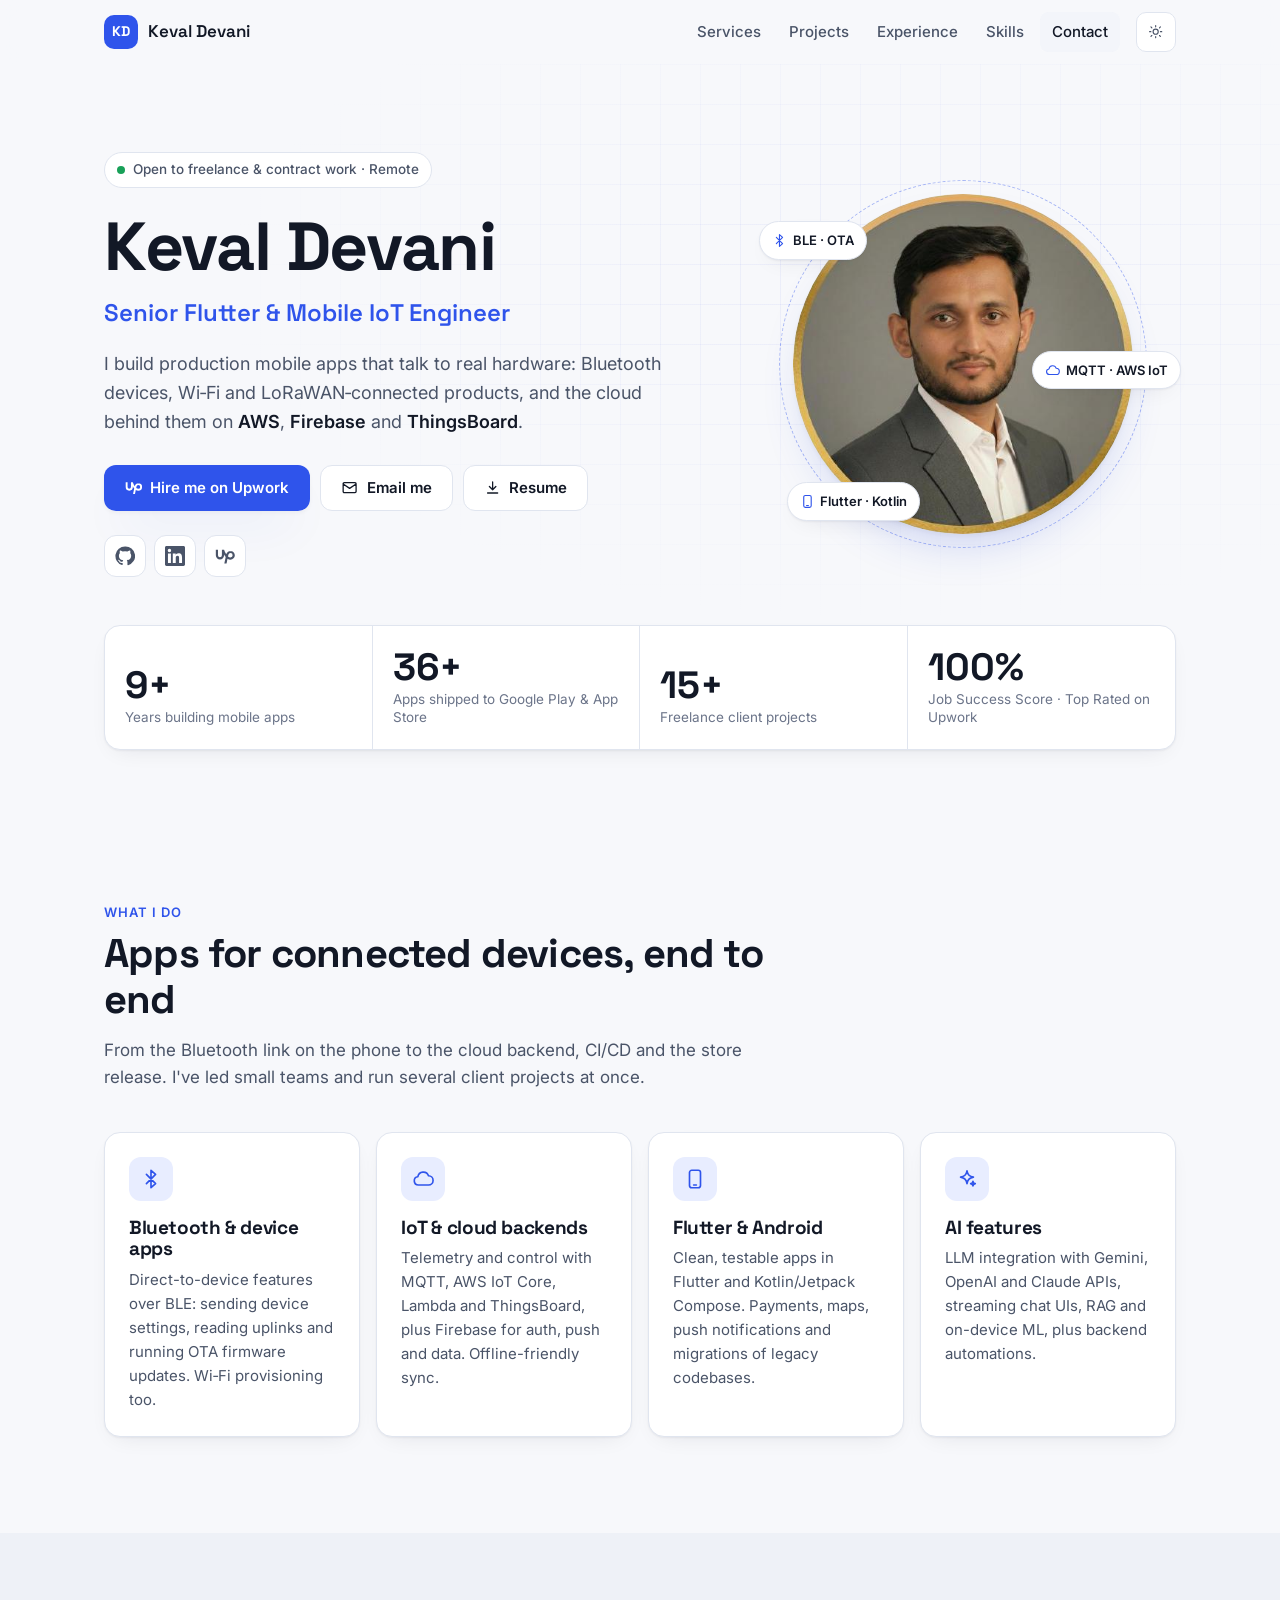
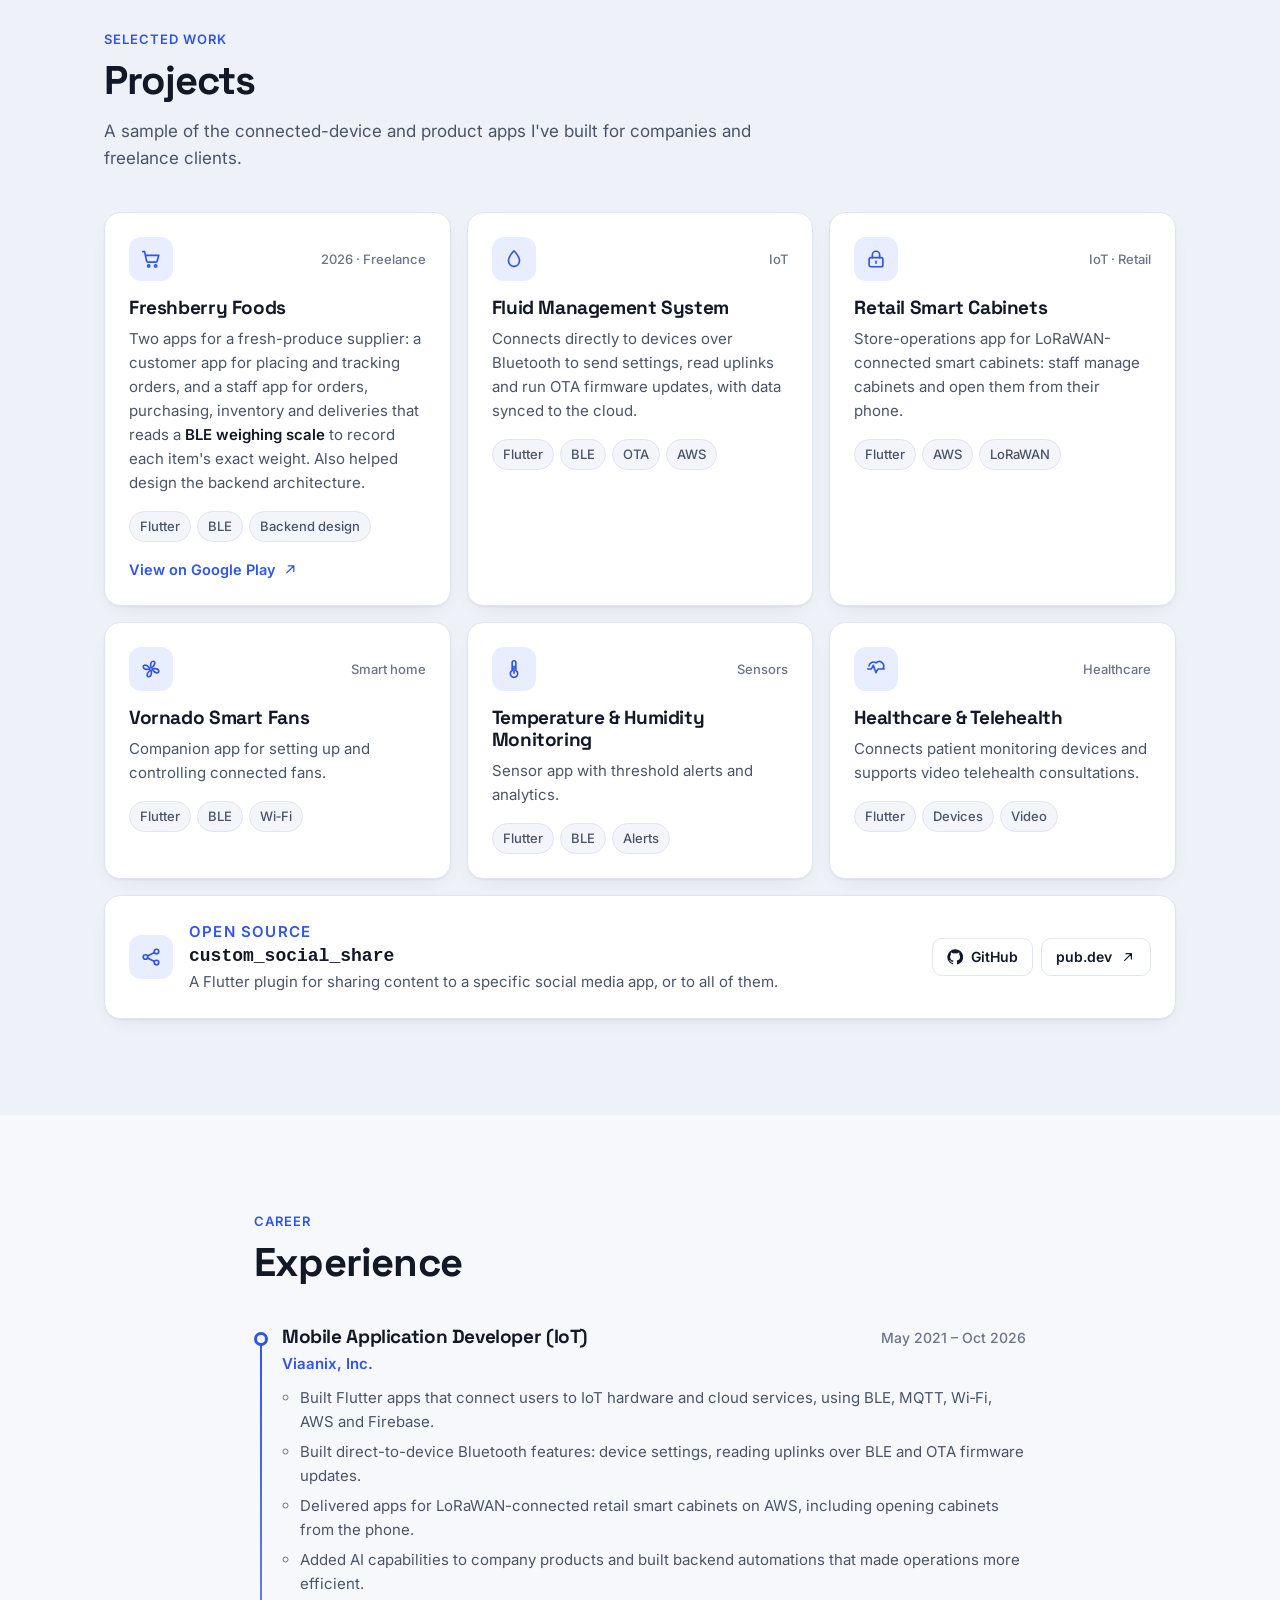
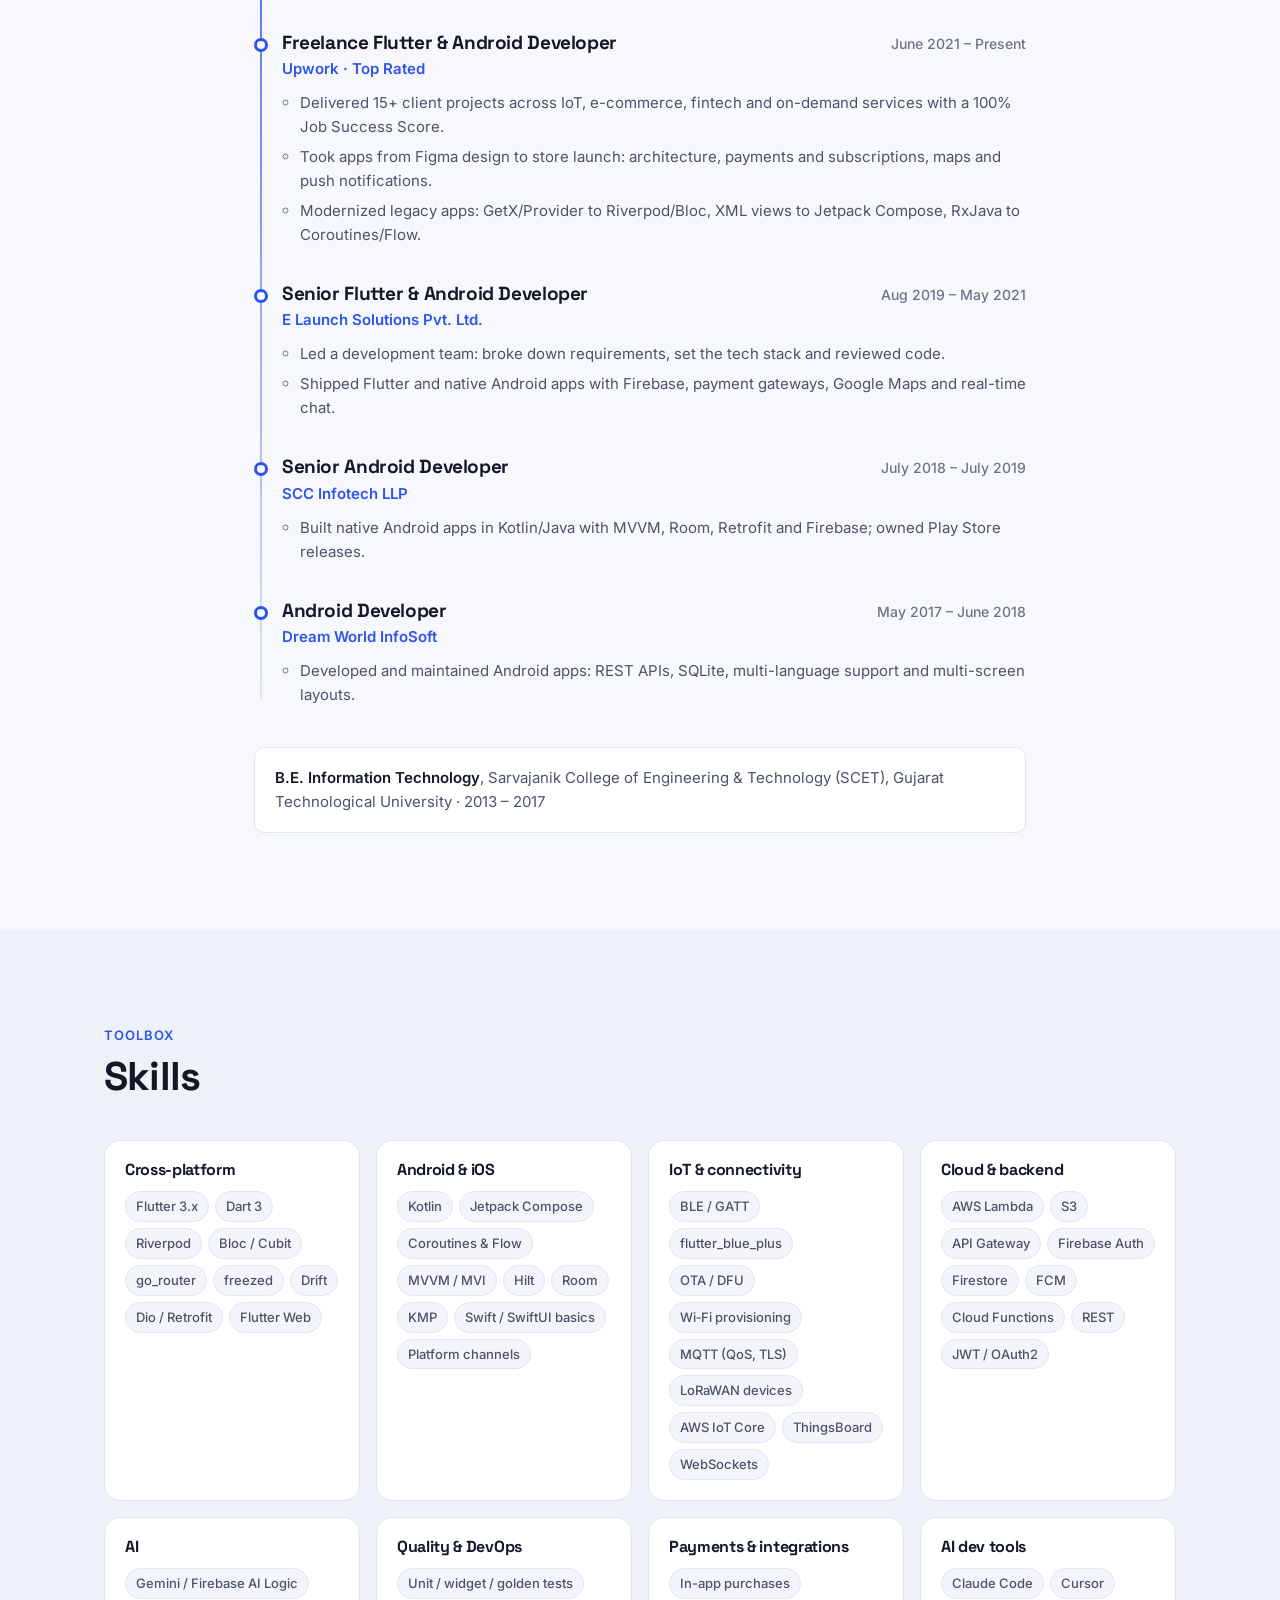
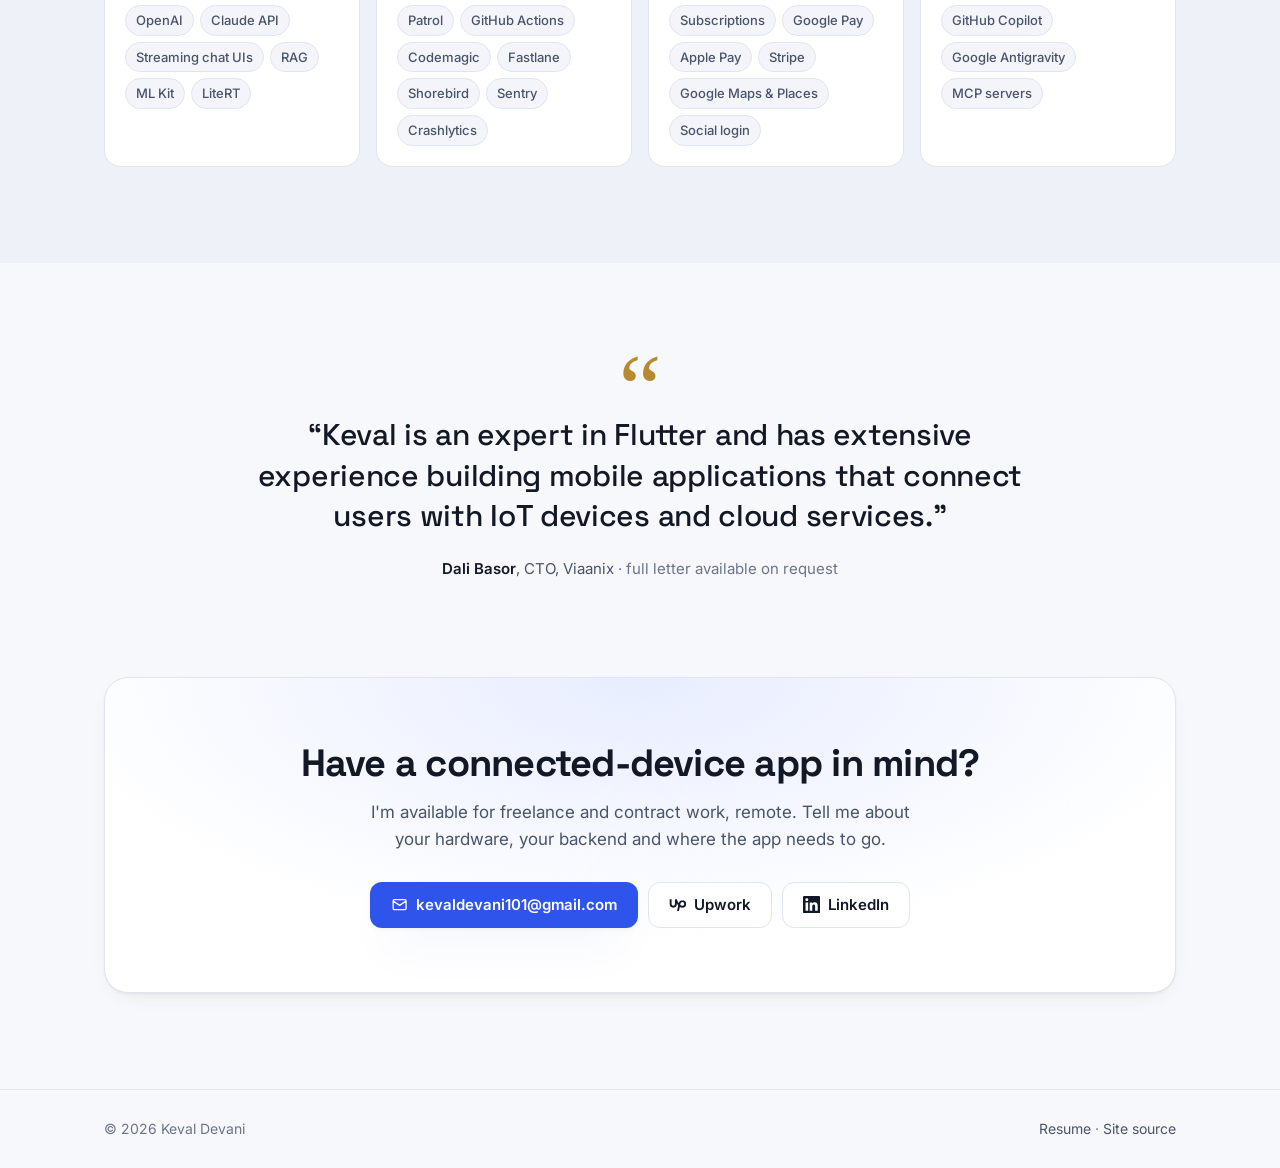
==== index.html @ a83cf320 "Add portfolio site Static one-page portfolio (plain HTML/CSS/JS, no build step) with services, proje" ====
<!doctype html>
<html lang="en">
<head>
  <meta charset="utf-8">
  <meta name="viewport" content="width=device-width, initial-scale=1">
  <title>Keval Devani · Senior Flutter & Mobile IoT Engineer</title>
  <meta name="description" content="Keval Devani builds production Flutter and Android apps for connected devices: BLE, Wi-Fi and LoRaWAN hardware, with AWS, Firebase and ThingsBoard backends. 9+ years, 36+ apps shipped. Open to freelance and contract work.">
  <meta name="author" content="Keval Devani">
  <link rel="canonical" href="https://keval-devani.github.io/">
  <meta name="theme-color" content="#f7f8fb" media="(prefers-color-scheme: light)">
  <meta name="theme-color" content="#0b0f17" media="(prefers-color-scheme: dark)">

  <!-- Social previews -->
  <meta property="og:type" content="profile">
  <meta property="og:url" content="https://keval-devani.github.io/">
  <meta property="og:title" content="Keval Devani · Senior Flutter & Mobile IoT Engineer">
  <meta property="og:description" content="Flutter apps for real-world hardware: BLE, OTA updates, MQTT, AWS IoT and ThingsBoard. 9+ years, 36+ apps shipped.">
  <meta property="og:image" content="https://keval-devani.github.io/assets/img/og-image.png">
  <meta property="og:image:width" content="1200">
  <meta property="og:image:height" content="630">
  <meta property="profile:first_name" content="Keval">
  <meta property="profile:last_name" content="Devani">
  <meta name="twitter:card" content="summary_large_image">
  <meta name="twitter:title" content="Keval Devani · Senior Flutter & Mobile IoT Engineer">
  <meta name="twitter:description" content="Flutter apps for real-world hardware: BLE, OTA updates, MQTT, AWS IoT and ThingsBoard.">
  <meta name="twitter:image" content="https://keval-devani.github.io/assets/img/og-image.png">

  <link rel="icon" href="assets/img/favicon.svg" type="image/svg+xml">
  <link rel="apple-touch-icon" href="assets/img/apple-touch-icon.png">

  <link rel="preconnect" href="https://fonts.googleapis.com">
  <link rel="preconnect" href="https://fonts.gstatic.com" crossorigin>
  <link rel="stylesheet" href="https://fonts.googleapis.com/css2?family=Inter:wght@400;500;600;700&family=Space+Grotesk:wght@500;600;700&display=swap">
  <link rel="stylesheet" href="assets/css/style.css">

  <!-- Apply saved theme before paint to avoid a flash -->
  <script>
    (function () {
      try {
        var t = localStorage.getItem('theme');
        if (t === 'light' || t === 'dark') document.documentElement.setAttribute('data-theme', t);
      } catch (e) {}
    })();
  </script>

  <script type="application/ld+json">
  {
    "@context": "https://schema.org",
    "@type": "Person",
    "name": "Keval Devani",
    "url": "https://keval-devani.github.io/",
    "image": "https://keval-devani.github.io/assets/img/avatar.jpg",
    "jobTitle": "Senior Flutter & Mobile IoT Engineer",
    "email": "mailto:kevaldevani101@gmail.com",
    "address": { "@type": "PostalAddress", "addressCountry": "IN" },
    "alumniOf": {
      "@type": "CollegeOrUniversity",
      "name": "Sarvajanik College of Engineering & Technology (SCET), Gujarat Technological University"
    },
    "knowsAbout": ["Flutter", "Dart", "Android", "Kotlin", "Bluetooth Low Energy", "OTA firmware updates", "MQTT", "AWS IoT Core", "ThingsBoard", "Firebase", "LoRaWAN", "LLM integration"],
    "sameAs": [
      "https://github.com/keval-devani",
      "https://www.linkedin.com/in/keval-devani",
      "https://www.upwork.com/freelancers/~01cc1b3bab838f6fc2"
    ]
  }
  </script>
  <script src="assets/js/main.js" defer></script>
</head>
<body>
  <a class="skip-link" href="#main">Skip to content</a>

  <!-- Reusable icons -->
  <svg width="0" height="0" style="position:absolute" aria-hidden="true">
    <symbol id="i-github" viewBox="0 0 24 24"><path fill="currentColor" d="M12 .5a11.5 11.5 0 0 0-3.64 22.41c.58.1.79-.25.79-.56v-2c-3.2.7-3.88-1.37-3.88-1.37-.52-1.33-1.28-1.69-1.28-1.69-1.05-.71.08-.7.08-.7 1.16.08 1.77 1.19 1.77 1.19 1.03 1.77 2.7 1.26 3.36.96.1-.75.4-1.26.73-1.55-2.55-.29-5.24-1.28-5.24-5.68 0-1.26.45-2.28 1.19-3.09-.12-.29-.52-1.46.11-3.05 0 0 .97-.31 3.17 1.18a11 11 0 0 1 5.78 0c2.2-1.49 3.17-1.18 3.17-1.18.63 1.59.23 2.76.11 3.05.74.81 1.19 1.83 1.19 3.09 0 4.41-2.69 5.38-5.26 5.67.41.36.78 1.06.78 2.14v3.17c0 .31.21.67.8.56A11.5 11.5 0 0 0 12 .5Z"/></symbol>
    <symbol id="i-linkedin" viewBox="0 0 24 24"><path fill="currentColor" d="M20.45 20.45h-3.56v-5.57c0-1.33-.02-3.04-1.85-3.04-1.85 0-2.14 1.45-2.14 2.94v5.67H9.35V9h3.41v1.56h.05c.48-.9 1.64-1.85 3.37-1.85 3.6 0 4.27 2.37 4.27 5.46v6.28ZM5.34 7.43a2.06 2.06 0 1 1 0-4.13 2.06 2.06 0 0 1 0 4.13ZM7.12 20.45H3.56V9h3.56v11.45ZM22.22 0H1.77C.79 0 0 .77 0 1.73v20.54C0 23.23.79 24 1.77 24h20.45c.98 0 1.78-.77 1.78-1.73V1.73C24 .77 23.2 0 22.22 0Z"/></symbol>
    <symbol id="i-upwork" viewBox="0 0 24 24"><path fill="currentColor" d="M18.56 13.68c-1.06 0-2.05-.45-2.95-1.18l.22-1.03.01-.04c.2-1.1.82-2.94 2.72-2.94a2.6 2.6 0 0 1 2.6 2.6 2.6 2.6 0 0 1-2.6 2.59Zm0-7.82c-2.43 0-4.31 1.58-5.08 4.18-1.17-1.76-2.06-3.87-2.58-5.65H8.29v6.82a2.36 2.36 0 0 1-2.35 2.36 2.36 2.36 0 0 1-2.35-2.36V4.39H.98v6.82a4.98 4.98 0 0 0 4.96 5 4.97 4.97 0 0 0 4.96-5v-1.14c.52 1.08 1.15 2.17 1.92 3.13l-1.63 7.66h2.67l1.16-5.56c1.01.65 2.18 1.06 3.53 1.06a5.25 5.25 0 0 0 5.24-5.24 5.25 5.25 0 0 0-5.24-5.26Z"/></symbol>
    <symbol id="i-mail" viewBox="0 0 24 24"><path fill="none" stroke="currentColor" stroke-width="1.8" stroke-linecap="round" stroke-linejoin="round" d="M3 6.5A1.5 1.5 0 0 1 4.5 5h15A1.5 1.5 0 0 1 21 6.5v11a1.5 1.5 0 0 1-1.5 1.5h-15A1.5 1.5 0 0 1 3 17.5v-11Zm0 .5 9 6 9-6"/></symbol>
    <symbol id="i-download" viewBox="0 0 24 24"><path fill="none" stroke="currentColor" stroke-width="1.8" stroke-linecap="round" stroke-linejoin="round" d="M12 4v11m0 0-4.5-4.5M12 15l4.5-4.5M5 19.5h14"/></symbol>
    <symbol id="i-arrow" viewBox="0 0 24 24"><path fill="none" stroke="currentColor" stroke-width="1.8" stroke-linecap="round" stroke-linejoin="round" d="M7 17 17 7m0 0H9m8 0v8"/></symbol>
    <symbol id="i-sun" viewBox="0 0 24 24"><g fill="none" stroke="currentColor" stroke-width="1.8" stroke-linecap="round"><circle cx="12" cy="12" r="4"/><path d="M12 2.5v2M12 19.5v2M4.6 4.6 6 6M18 18l1.4 1.4M2.5 12h2M19.5 12h2M4.6 19.4 6 18M18 6l1.4-1.4"/></g></symbol>
    <symbol id="i-moon" viewBox="0 0 24 24"><path fill="none" stroke="currentColor" stroke-width="1.8" stroke-linejoin="round" d="M20 14.5A8 8 0 0 1 9.5 4a8 8 0 1 0 10.5 10.5Z"/></symbol>
    <symbol id="i-bluetooth" viewBox="0 0 24 24"><path fill="none" stroke="currentColor" stroke-width="1.8" stroke-linecap="round" stroke-linejoin="round" d="m7 7 10 10-5 4.5V2.5L17 7 7 17"/></symbol>
    <symbol id="i-cloud" viewBox="0 0 24 24"><path fill="none" stroke="currentColor" stroke-width="1.8" stroke-linejoin="round" d="M7 18.5a4.5 4.5 0 0 1-.6-8.96A6 6 0 0 1 18 8.5a4.5 4.5 0 0 1 0 10H7Z"/></symbol>
    <symbol id="i-phone" viewBox="0 0 24 24"><g fill="none" stroke="currentColor" stroke-width="1.8" stroke-linecap="round"><rect x="6" y="2.5" width="12" height="19" rx="2.5"/><path d="M10.5 18.5h3"/></g></symbol>
    <symbol id="i-spark" viewBox="0 0 24 24"><path fill="none" stroke="currentColor" stroke-width="1.8" stroke-linejoin="round" d="M12 3c.6 4.2 2.8 6.4 7 7-4.2.6-6.4 2.8-7 7-.6-4.2-2.8-6.4-7-7 4.2-.6 6.4-2.8 7-7Zm6.5 11.5c.25 1.6 1 2.35 2.5 2.5-1.5.25-2.25 1-2.5 2.5-.25-1.5-1-2.25-2.5-2.5 1.5-.15 2.25-.9 2.5-2.5Z"/></symbol>
    <symbol id="i-cart" viewBox="0 0 24 24"><g fill="none" stroke="currentColor" stroke-width="1.8" stroke-linecap="round" stroke-linejoin="round"><path d="M3 4h2l2.2 10.2a1.5 1.5 0 0 0 1.47 1.18h8.66a1.5 1.5 0 0 0 1.46-1.15L20.5 8H6.1"/><circle cx="9.5" cy="19.5" r="1.2"/><circle cx="17" cy="19.5" r="1.2"/></g></symbol>
    <symbol id="i-drop" viewBox="0 0 24 24"><path fill="none" stroke="currentColor" stroke-width="1.8" stroke-linejoin="round" d="M12 3s6 6.4 6 11a6 6 0 0 1-12 0c0-4.6 6-11 6-11Z"/></symbol>
    <symbol id="i-lock" viewBox="0 0 24 24"><g fill="none" stroke="currentColor" stroke-width="1.8" stroke-linecap="round"><rect x="4.5" y="10.5" width="15" height="10" rx="2"/><path d="M8 10.5V7.5a4 4 0 0 1 8 0v3M12 14.5v2"/></g></symbol>
    <symbol id="i-fan" viewBox="0 0 24 24"><g fill="none" stroke="currentColor" stroke-width="1.8" stroke-linejoin="round"><circle cx="12" cy="12" r="1.6"/><path d="M12 10.4C11 7 11.8 3.5 14.5 3.5c2.2 0 2.6 3.4-1 6.6M13.6 12c3.4-1 6.9-.2 6.9 2.5 0 2.2-3.4 2.6-6.6-1M12 13.6c1 3.4.2 6.9-2.5 6.9-2.2 0-2.6-3.4 1-6.6M10.4 12C7 13 3.5 12.2 3.5 9.5c0-2.2 3.4-2.6 6.6 1"/></g></symbol>
    <symbol id="i-thermo" viewBox="0 0 24 24"><g fill="none" stroke="currentColor" stroke-width="1.8" stroke-linecap="round"><path d="M10 13.6V5a2 2 0 0 1 4 0v8.6a4 4 0 1 1-4 0Z"/><path d="M12 9v7.5"/></g></symbol>
    <symbol id="i-heart" viewBox="0 0 24 24"><path fill="none" stroke="currentColor" stroke-width="1.8" stroke-linecap="round" stroke-linejoin="round" d="M3 12h4l2-4 3 8 2-4h7M4.3 8.5A5 5 0 0 1 12 5.3a5 5 0 0 1 7.7 6.2"/></symbol>
    <symbol id="i-share" viewBox="0 0 24 24"><g fill="none" stroke="currentColor" stroke-width="1.8" stroke-linecap="round"><circle cx="6" cy="12" r="2.5"/><circle cx="18" cy="6" r="2.5"/><circle cx="18" cy="18" r="2.5"/><path d="m8.2 10.8 7.6-3.6M8.2 13.2l7.6 3.6"/></g></symbol>
  </svg>

  <header class="site-header">
    <div class="container header-inner">
      <a class="brand" href="#top" aria-label="Keval Devani, back to top">
        <span class="brand-mark" aria-hidden="true">KD</span>
        <span class="brand-name">Keval Devani</span>
      </a>
      <nav class="nav" id="site-nav" aria-label="Main">
        <a href="#services">Services</a>
        <a href="#projects">Projects</a>
        <a href="#experience">Experience</a>
        <a href="#skills">Skills</a>
        <a href="#contact">Contact</a>
      </nav>
      <div class="header-actions">
        <button class="icon-btn theme-toggle" type="button" aria-label="Switch color theme">
          <svg class="icon icon-sun"><use href="#i-sun"/></svg>
          <svg class="icon icon-moon"><use href="#i-moon"/></svg>
        </button>
        <button class="icon-btn menu-toggle" type="button" aria-label="Open menu" aria-expanded="false" aria-controls="site-nav">
          <span class="bars" aria-hidden="true"></span>
        </button>
      </div>
    </div>
  </header>

  <main id="main">
    <!-- Hero -->
    <section class="hero" id="top">
      <div class="container hero-grid">
        <div class="hero-copy">
          <p class="availability"><span class="dot" aria-hidden="true"></span>Open to freelance &amp; contract work · Remote</p>
          <h1>Keval Devani</h1>
          <p class="role">Senior Flutter &amp; Mobile IoT Engineer</p>
          <p class="lead">I build production mobile apps that talk to real hardware: Bluetooth devices, Wi‑Fi and LoRaWAN‑connected products, and the cloud behind them on <strong>AWS</strong>, <strong>Firebase</strong> and <strong>ThingsBoard</strong>.</p>
          <div class="cta-row">
            <a class="btn btn-primary" href="https://www.upwork.com/freelancers/~01cc1b3bab838f6fc2" target="_blank" rel="noopener">
              <svg class="icon"><use href="#i-upwork"/></svg>Hire me on Upwork
            </a>
            <a class="btn btn-ghost" href="mailto:kevaldevani101@gmail.com">
              <svg class="icon"><use href="#i-mail"/></svg>Email me
            </a>
            <a class="btn btn-ghost" href="assets/Keval-Devani-Resume.pdf" download>
              <svg class="icon"><use href="#i-download"/></svg>Resume
            </a>
          </div>
          <ul class="socials" aria-label="Profiles">
            <li><a href="https://github.com/keval-devani" target="_blank" rel="noopener" aria-label="GitHub"><svg class="icon"><use href="#i-github"/></svg></a></li>
            <li><a href="https://www.linkedin.com/in/keval-devani" target="_blank" rel="noopener" aria-label="LinkedIn"><svg class="icon"><use href="#i-linkedin"/></svg></a></li>
            <li><a href="https://www.upwork.com/freelancers/~01cc1b3bab838f6fc2" target="_blank" rel="noopener" aria-label="Upwork"><svg class="icon"><use href="#i-upwork"/></svg></a></li>
          </ul>
        </div>
        <div class="hero-visual">
          <div class="avatar-wrap">
            <img class="avatar" src="assets/img/avatar.jpg" width="460" height="460" alt="Portrait of Keval Devani">
            <span class="chip chip-ble"><svg class="icon"><use href="#i-bluetooth"/></svg>BLE · OTA</span>
            <span class="chip chip-cloud"><svg class="icon"><use href="#i-cloud"/></svg>MQTT · AWS IoT</span>
            <span class="chip chip-flutter"><svg class="icon"><use href="#i-phone"/></svg>Flutter · Kotlin</span>
          </div>
        </div>
      </div>

      <div class="container">
        <dl class="stats">
          <div class="stat"><dt>Years building mobile apps</dt><dd>9+</dd></div>
          <div class="stat"><dt>Apps shipped to Google Play &amp; App Store</dt><dd>36+</dd></div>
          <div class="stat"><dt>Freelance client projects</dt><dd>15+</dd></div>
          <div class="stat"><dt>Job Success Score · Top Rated on Upwork</dt><dd>100%</dd></div>
        </dl>
      </div>
    </section>

    <!-- Services -->
    <section class="section" id="services">
      <div class="container">
        <header class="section-head reveal">
          <p class="eyebrow">What I do</p>
          <h2>Apps for connected devices, end to end</h2>
          <p class="section-lead">From the Bluetooth link on the phone to the cloud backend, CI/CD and the store release. I've led small teams and run several client projects at once.</p>
        </header>
        <div class="card-grid four">
          <article class="card service reveal">
            <span class="card-icon"><svg class="icon"><use href="#i-bluetooth"/></svg></span>
            <h3>Bluetooth &amp; device apps</h3>
            <p>Direct-to-device features over BLE: sending device settings, reading uplinks and running OTA firmware updates. Wi‑Fi provisioning too.</p>
          </article>
          <article class="card service reveal">
            <span class="card-icon"><svg class="icon"><use href="#i-cloud"/></svg></span>
            <h3>IoT &amp; cloud backends</h3>
            <p>Telemetry and control with MQTT, AWS IoT Core, Lambda and ThingsBoard, plus Firebase for auth, push and data. Offline-friendly sync.</p>
          </article>
          <article class="card service reveal">
            <span class="card-icon"><svg class="icon"><use href="#i-phone"/></svg></span>
            <h3>Flutter &amp; Android</h3>
            <p>Clean, testable apps in Flutter and Kotlin/Jetpack Compose. Payments, maps, push notifications and migrations of legacy codebases.</p>
          </article>
          <article class="card service reveal">
            <span class="card-icon"><svg class="icon"><use href="#i-spark"/></svg></span>
            <h3>AI features</h3>
            <p>LLM integration with Gemini, OpenAI and Claude APIs, streaming chat UIs, RAG and on-device ML, plus backend automations.</p>
          </article>
        </div>
      </div>
    </section>

    <!-- Projects -->
    <section class="section alt" id="projects">
      <div class="container">
        <header class="section-head reveal">
          <p class="eyebrow">Selected work</p>
          <h2>Projects</h2>
          <p class="section-lead">A sample of the connected-device and product apps I've built for companies and freelance clients.</p>
        </header>
        <div class="card-grid three">
          <article class="card project reveal">
            <div class="project-top">
              <span class="card-icon"><svg class="icon"><use href="#i-cart"/></svg></span>
              <span class="project-meta">2026 · Freelance</span>
            </div>
            <h3>Freshberry Foods</h3>
            <p>Two apps for a fresh-produce supplier: a customer app for placing and tracking orders, and a staff app for orders, purchasing, inventory and deliveries that reads a <strong>BLE weighing scale</strong> to record each item's exact weight. Also helped design the backend architecture.</p>
            <ul class="tags"><li>Flutter</li><li>BLE</li><li>Backend design</li></ul>
            <a class="card-link" href="https://play.google.com/store/apps/details?id=com.freshberryfoods" target="_blank" rel="noopener">View on Google Play<svg class="icon"><use href="#i-arrow"/></svg></a>
          </article>
          <article class="card project reveal">
            <div class="project-top">
              <span class="card-icon"><svg class="icon"><use href="#i-drop"/></svg></span>
              <span class="project-meta">IoT</span>
            </div>
            <h3>Fluid Management System</h3>
            <p>Connects directly to devices over Bluetooth to send settings, read uplinks and run OTA firmware updates, with data synced to the cloud.</p>
            <ul class="tags"><li>Flutter</li><li>BLE</li><li>OTA</li><li>AWS</li></ul>
          </article>
          <article class="card project reveal">
            <div class="project-top">
              <span class="card-icon"><svg class="icon"><use href="#i-lock"/></svg></span>
              <span class="project-meta">IoT · Retail</span>
            </div>
            <h3>Retail Smart Cabinets</h3>
            <p>Store-operations app for LoRaWAN-connected smart cabinets: staff manage cabinets and open them from their phone.</p>
            <ul class="tags"><li>Flutter</li><li>AWS</li><li>LoRaWAN</li></ul>
          </article>
          <article class="card project reveal">
            <div class="project-top">
              <span class="card-icon"><svg class="icon"><use href="#i-fan"/></svg></span>
              <span class="project-meta">Smart home</span>
            </div>
            <h3>Vornado Smart Fans</h3>
            <p>Companion app for setting up and controlling connected fans.</p>
            <ul class="tags"><li>Flutter</li><li>BLE</li><li>Wi‑Fi</li></ul>
          </article>
          <article class="card project reveal">
            <div class="project-top">
              <span class="card-icon"><svg class="icon"><use href="#i-thermo"/></svg></span>
              <span class="project-meta">Sensors</span>
            </div>
            <h3>Temperature &amp; Humidity Monitoring</h3>
            <p>Sensor app with threshold alerts and analytics.</p>
            <ul class="tags"><li>Flutter</li><li>BLE</li><li>Alerts</li></ul>
          </article>
          <article class="card project reveal">
            <div class="project-top">
              <span class="card-icon"><svg class="icon"><use href="#i-heart"/></svg></span>
              <span class="project-meta">Healthcare</span>
            </div>
            <h3>Healthcare &amp; Telehealth</h3>
            <p>Connects patient monitoring devices and supports video telehealth consultations.</p>
            <ul class="tags"><li>Flutter</li><li>Devices</li><li>Video</li></ul>
          </article>
        </div>

        <article class="card oss reveal">
          <span class="card-icon"><svg class="icon"><use href="#i-share"/></svg></span>
          <div class="oss-body">
            <p class="eyebrow">Open source</p>
            <h3>custom_social_share</h3>
            <p>A Flutter plugin for sharing content to a specific social media app, or to all of them.</p>
          </div>
          <div class="oss-links">
            <a class="btn btn-ghost btn-sm" href="https://github.com/keval-devani/custom_social_share" target="_blank" rel="noopener"><svg class="icon"><use href="#i-github"/></svg>GitHub</a>
            <a class="btn btn-ghost btn-sm" href="https://pub.dev/packages/custom_social_share" target="_blank" rel="noopener">pub.dev<svg class="icon"><use href="#i-arrow"/></svg></a>
          </div>
        </article>
      </div>
    </section>

    <!-- Experience -->
    <section class="section" id="experience">
      <div class="container narrow">
        <header class="section-head reveal">
          <p class="eyebrow">Career</p>
          <h2>Experience</h2>
        </header>
        <ol class="timeline">
          <li class="reveal">
            <div class="tl-head">
              <h3>Mobile Application Developer (IoT)</h3>
              <span class="tl-date">May 2021 – Oct 2026</span>
            </div>
            <p class="tl-org">Viaanix, Inc.</p>
            <ul>
              <li>Built Flutter apps that connect users to IoT hardware and cloud services, using BLE, MQTT, Wi‑Fi, AWS and Firebase.</li>
              <li>Built direct-to-device Bluetooth features: device settings, reading uplinks over BLE and OTA firmware updates.</li>
              <li>Delivered apps for LoRaWAN-connected retail smart cabinets on AWS, including opening cabinets from the phone.</li>
              <li>Added AI capabilities to company products and built backend automations that made operations more efficient.</li>
            </ul>
          </li>
          <li class="reveal">
            <div class="tl-head">
              <h3>Freelance Flutter &amp; Android Developer</h3>
              <span class="tl-date">June 2021 – Present</span>
            </div>
            <p class="tl-org">Upwork · Top Rated</p>
            <ul>
              <li>Delivered 15+ client projects across IoT, e-commerce, fintech and on-demand services with a 100% Job Success Score.</li>
              <li>Took apps from Figma design to store launch: architecture, payments and subscriptions, maps and push notifications.</li>
              <li>Modernized legacy apps: GetX/Provider to Riverpod/Bloc, XML views to Jetpack Compose, RxJava to Coroutines/Flow.</li>
            </ul>
          </li>
          <li class="reveal">
            <div class="tl-head">
              <h3>Senior Flutter &amp; Android Developer</h3>
              <span class="tl-date">Aug 2019 – May 2021</span>
            </div>
            <p class="tl-org">E Launch Solutions Pvt. Ltd.</p>
            <ul>
              <li>Led a development team: broke down requirements, set the tech stack and reviewed code.</li>
              <li>Shipped Flutter and native Android apps with Firebase, payment gateways, Google Maps and real-time chat.</li>
            </ul>
          </li>
          <li class="reveal">
            <div class="tl-head">
              <h3>Senior Android Developer</h3>
              <span class="tl-date">July 2018 – July 2019</span>
            </div>
            <p class="tl-org">SCC Infotech LLP</p>
            <ul>
              <li>Built native Android apps in Kotlin/Java with MVVM, Room, Retrofit and Firebase; owned Play Store releases.</li>
            </ul>
          </li>
          <li class="reveal">
            <div class="tl-head">
              <h3>Android Developer</h3>
              <span class="tl-date">May 2017 – June 2018</span>
            </div>
            <p class="tl-org">Dream World InfoSoft</p>
            <ul>
              <li>Developed and maintained Android apps: REST APIs, SQLite, multi-language support and multi-screen layouts.</li>
            </ul>
          </li>
        </ol>
        <p class="education reveal"><strong>B.E. Information Technology</strong>, Sarvajanik College of Engineering &amp; Technology (SCET), Gujarat Technological University · 2013 – 2017</p>
      </div>
    </section>

    <!-- Skills -->
    <section class="section alt" id="skills">
      <div class="container">
        <header class="section-head reveal">
          <p class="eyebrow">Toolbox</p>
          <h2>Skills</h2>
        </header>
        <div class="skills-grid">
          <div class="skill-group reveal">
            <h3>Cross-platform</h3>
            <ul class="tags"><li>Flutter 3.x</li><li>Dart 3</li><li>Riverpod</li><li>Bloc / Cubit</li><li>go_router</li><li>freezed</li><li>Drift</li><li>Dio / Retrofit</li><li>Flutter Web</li></ul>
          </div>
          <div class="skill-group reveal">
            <h3>Android &amp; iOS</h3>
            <ul class="tags"><li>Kotlin</li><li>Jetpack Compose</li><li>Coroutines &amp; Flow</li><li>MVVM / MVI</li><li>Hilt</li><li>Room</li><li>KMP</li><li>Swift / SwiftUI basics</li><li>Platform channels</li></ul>
          </div>
          <div class="skill-group reveal">
            <h3>IoT &amp; connectivity</h3>
            <ul class="tags"><li>BLE / GATT</li><li>flutter_blue_plus</li><li>OTA / DFU</li><li>Wi‑Fi provisioning</li><li>MQTT (QoS, TLS)</li><li>LoRaWAN devices</li><li>AWS IoT Core</li><li>ThingsBoard</li><li>WebSockets</li></ul>
          </div>
          <div class="skill-group reveal">
            <h3>Cloud &amp; backend</h3>
            <ul class="tags"><li>AWS Lambda</li><li>S3</li><li>API Gateway</li><li>Firebase Auth</li><li>Firestore</li><li>FCM</li><li>Cloud Functions</li><li>REST</li><li>JWT / OAuth2</li></ul>
          </div>
          <div class="skill-group reveal">
            <h3>AI</h3>
            <ul class="tags"><li>Gemini / Firebase AI Logic</li><li>OpenAI</li><li>Claude API</li><li>Streaming chat UIs</li><li>RAG</li><li>ML Kit</li><li>LiteRT</li></ul>
          </div>
          <div class="skill-group reveal">
            <h3>Quality &amp; DevOps</h3>
            <ul class="tags"><li>Unit / widget / golden tests</li><li>Patrol</li><li>GitHub Actions</li><li>Codemagic</li><li>Fastlane</li><li>Shorebird</li><li>Sentry</li><li>Crashlytics</li></ul>
          </div>
          <div class="skill-group reveal">
            <h3>Payments &amp; integrations</h3>
            <ul class="tags"><li>In-app purchases</li><li>Subscriptions</li><li>Google Pay</li><li>Apple Pay</li><li>Stripe</li><li>Google Maps &amp; Places</li><li>Social login</li></ul>
          </div>
          <div class="skill-group reveal">
            <h3>AI dev tools</h3>
            <ul class="tags"><li>Claude Code</li><li>Cursor</li><li>GitHub Copilot</li><li>Google Antigravity</li><li>MCP servers</li></ul>
          </div>
        </div>
      </div>
    </section>

    <!-- Recommendation -->
    <section class="section" id="recommendation">
      <div class="container narrow">
        <figure class="quote reveal">
          <blockquote>
            <p>“Keval is an expert in Flutter and has extensive experience building mobile applications that connect users with IoT devices and cloud services.”</p>
          </blockquote>
          <figcaption><strong>Dali Basor</strong>, CTO, Viaanix <span class="muted">· full letter available on request</span></figcaption>
        </figure>
      </div>
    </section>

    <!-- Contact -->
    <section class="section contact" id="contact">
      <div class="container">
        <div class="contact-card reveal">
          <h2>Have a connected-device app in mind?</h2>
          <p>I'm available for freelance and contract work, remote. Tell me about your hardware, your backend and where the app needs to go.</p>
          <div class="cta-row center">
            <a class="btn btn-primary" href="mailto:kevaldevani101@gmail.com"><svg class="icon"><use href="#i-mail"/></svg>kevaldevani101@gmail.com</a>
            <a class="btn btn-ghost" href="https://www.upwork.com/freelancers/~01cc1b3bab838f6fc2" target="_blank" rel="noopener"><svg class="icon"><use href="#i-upwork"/></svg>Upwork</a>
            <a class="btn btn-ghost" href="https://www.linkedin.com/in/keval-devani" target="_blank" rel="noopener"><svg class="icon"><use href="#i-linkedin"/></svg>LinkedIn</a>
          </div>
        </div>
      </div>
    </section>
  </main>

  <footer class="site-footer">
    <div class="container footer-inner">
      <p>© <span id="year">2026</span> Keval Devani</p>
      <p><a href="resume.html">Resume</a> · <a href="https://github.com/keval-devani/keval-devani.github.io" target="_blank" rel="noopener">Site source</a></p>
    </div>
  </footer>
</body>
</html>
---- assets/css/style.css ----
/* ==========================================================================
   Keval Devani · portfolio
   Plain CSS, no build step. Colors are tokens; dark mode follows the system
   unless the visitor picks a theme (stored as data-theme on <html>).
   ========================================================================== */

:root {
  --bg: #f7f8fb;
  --bg-alt: #eef1f7;
  --surface: #ffffff;
  --surface-2: #f3f5fa;
  --text: #121826;
  --text-2: #4a5468;
  --muted: #6b7489;
  --border: #e0e5ef;
  --accent: #2f54eb;
  --accent-strong: #1e3fd0;
  --accent-soft: #e8edff;
  --accent-text: #ffffff;
  --gold: #b88a2f;
  --ok: #18a058;
  --shadow: 0 1px 2px rgba(18, 24, 38, .05), 0 8px 24px -12px rgba(18, 24, 38, .12);
  --shadow-lg: 0 2px 4px rgba(18, 24, 38, .04), 0 24px 48px -20px rgba(30, 63, 208, .25);
  --grid-line: rgba(47, 84, 235, .07);

  --radius: 16px;
  --radius-sm: 10px;
  --font: "Inter", system-ui, -apple-system, "Segoe UI", Roboto, sans-serif;
  --font-display: "Space Grotesk", "Inter", system-ui, sans-serif;
  --container: 1120px;
  --header-h: 64px;
  color-scheme: light;
}

@media (prefers-color-scheme: dark) {
  :root:not([data-theme="light"]) {
    --bg: #0b0f17;
    --bg-alt: #0f1521;
    --surface: #141b29;
    --surface-2: #1a2233;
    --text: #e8ecf4;
    --text-2: #b3bccd;
    --muted: #8691a8;
    --border: #253047;
    --accent: #7d97ff;
    --accent-strong: #9fb2ff;
    --accent-soft: #1b2650;
    --accent-text: #0b0f17;
    --gold: #d9b15e;
    --ok: #3ecf85;
    --shadow: 0 1px 2px rgba(0, 0, 0, .3), 0 8px 24px -12px rgba(0, 0, 0, .5);
    --shadow-lg: 0 2px 4px rgba(0, 0, 0, .3), 0 24px 48px -20px rgba(0, 0, 0, .7);
    --grid-line: rgba(125, 151, 255, .06);
    color-scheme: dark;
  }
}

:root[data-theme="dark"] {
  --bg: #0b0f17;
  --bg-alt: #0f1521;
  --surface: #141b29;
  --surface-2: #1a2233;
  --text: #e8ecf4;
  --text-2: #b3bccd;
  --muted: #8691a8;
  --border: #253047;
  --accent: #7d97ff;
  --accent-strong: #9fb2ff;
  --accent-soft: #1b2650;
  --accent-text: #0b0f17;
  --gold: #d9b15e;
  --ok: #3ecf85;
  --shadow: 0 1px 2px rgba(0, 0, 0, .3), 0 8px 24px -12px rgba(0, 0, 0, .5);
  --shadow-lg: 0 2px 4px rgba(0, 0, 0, .3), 0 24px 48px -20px rgba(0, 0, 0, .7);
  --grid-line: rgba(125, 151, 255, .06);
  color-scheme: dark;
}

/* ---------- Base ---------- */
*, *::before, *::after { box-sizing: border-box; }
html { scroll-behavior: smooth; scroll-padding-top: calc(var(--header-h) + 12px); -webkit-text-size-adjust: 100%; }
body {
  margin: 0;
  background: var(--bg);
  color: var(--text);
  font-family: var(--font);
  font-size: 16px;
  line-height: 1.6;
  -webkit-font-smoothing: antialiased;
  overflow-x: hidden;
}
img { max-width: 100%; height: auto; display: block; }
a { color: var(--accent); text-decoration: none; }
a:hover { color: var(--accent-strong); }
h1, h2, h3 { font-family: var(--font-display); line-height: 1.15; margin: 0; letter-spacing: -.02em; }
p { margin: 0; }
ul, ol { margin: 0; padding: 0; }
strong { font-weight: 600; color: var(--text); }
:focus-visible { outline: 2px solid var(--accent); outline-offset: 3px; border-radius: 6px; }

.icon { width: 1.15em; height: 1.15em; flex: none; }
.container { width: 100%; max-width: var(--container); margin: 0 auto; padding: 0 16px; }
@media (min-width: 640px) { .container { padding: 0 24px; } }
.narrow { max-width: 820px; }
.muted { color: var(--muted); }

.skip-link {
  position: absolute; left: 12px; top: -48px; z-index: 100;
  background: var(--accent); color: var(--accent-text); padding: 8px 14px; border-radius: 8px;
}
.skip-link:focus { top: 12px; color: var(--accent-text); }

/* ---------- Header ---------- */
.site-header {
  position: sticky; top: 0; z-index: 50;
  height: var(--header-h);
  background: color-mix(in srgb, var(--bg) 82%, transparent);
  backdrop-filter: saturate(160%) blur(12px);
  -webkit-backdrop-filter: saturate(160%) blur(12px);
  border-bottom: 1px solid transparent;
  transition: border-color .2s;
}
.site-header.scrolled { border-bottom-color: var(--border); }
.header-inner { height: 100%; display: flex; align-items: center; gap: 16px; }
.brand { display: flex; align-items: center; gap: 10px; color: var(--text); font-weight: 600; }
.brand:hover { color: var(--text); }
.brand-mark {
  display: grid; place-items: center; width: 34px; height: 34px; border-radius: 10px;
  background: var(--accent); color: var(--accent-text);
  font-family: var(--font-display); font-size: 14px; font-weight: 700; letter-spacing: .02em;
}
.brand-name { font-family: var(--font-display); font-size: 17px; }

.nav { display: flex; gap: 4px; margin-left: auto; }
.nav a {
  color: var(--text-2); font-size: 15px; font-weight: 500;
  padding: 8px 12px; border-radius: 8px;
}
.nav a:hover, .nav a.active { color: var(--text); background: var(--surface-2); }

.header-actions { display: flex; gap: 6px; }
.icon-btn {
  display: grid; place-items: center; width: 40px; height: 40px; border-radius: 10px;
  border: 1px solid var(--border); background: var(--surface); color: var(--text-2); cursor: pointer;
}
.icon-btn:hover { color: var(--text); border-color: var(--muted); }
.theme-toggle .icon-moon { display: none; }
:root[data-theme="dark"] .theme-toggle .icon-sun { display: none; }
:root[data-theme="dark"] .theme-toggle .icon-moon { display: block; }
@media (prefers-color-scheme: dark) {
  :root:not([data-theme="light"]) .theme-toggle .icon-sun { display: none; }
  :root:not([data-theme="light"]) .theme-toggle .icon-moon { display: block; }
}

.menu-toggle { display: none; }
.bars, .bars::before, .bars::after {
  display: block; width: 18px; height: 2px; border-radius: 2px; background: currentColor;
  transition: transform .2s, opacity .2s;
}
.bars { position: relative; }
.bars::before, .bars::after { content: ""; position: absolute; left: 0; }
.bars::before { top: -6px; }
.bars::after { top: 6px; }
.menu-open .bars { background: transparent; }
.menu-open .bars::before { transform: translateY(6px) rotate(45deg); }
.menu-open .bars::after { transform: translateY(-6px) rotate(-45deg); }

@media (max-width: 820px) {
  .menu-toggle { display: grid; }
  .header-actions { margin-left: auto; }
  .nav {
    position: fixed; left: 0; right: 0; top: var(--header-h);
    flex-direction: column; gap: 2px; padding: 12px 16px 20px;
    background: var(--bg); border-bottom: 1px solid var(--border);
    box-shadow: var(--shadow);
    transform: translateY(-8px); opacity: 0; visibility: hidden;
    transition: transform .2s, opacity .2s, visibility .2s;
  }
  .menu-open .nav { transform: none; opacity: 1; visibility: visible; }
  .nav a { padding: 12px; font-size: 16px; }
}

/* ---------- Buttons ---------- */
.btn {
  display: inline-flex; align-items: center; justify-content: center; gap: 8px;
  min-height: 46px; padding: 0 20px; border-radius: 12px;
  font-weight: 600; font-size: 15px; white-space: nowrap;
  border: 1px solid transparent; transition: transform .15s, background .15s, border-color .15s, color .15s;
}
.btn:active { transform: translateY(1px); }
.btn-primary { background: var(--accent); color: var(--accent-text); box-shadow: var(--shadow-lg); }
.btn-primary:hover { background: var(--accent-strong); color: var(--accent-text); }
.btn-ghost { background: var(--surface); color: var(--text); border-color: var(--border); }
.btn-ghost:hover { color: var(--text); border-color: var(--muted); }
.btn-sm { min-height: 38px; padding: 0 14px; font-size: 14px; border-radius: 10px; }
.cta-row { display: flex; flex-wrap: wrap; gap: 10px; }
.cta-row.center { justify-content: center; }

/* ---------- Hero ---------- */
.hero {
  position: relative;
  overflow-x: clip;
  padding: 56px 0 40px;
  background-image:
    linear-gradient(var(--grid-line) 1px, transparent 1px),
    linear-gradient(90deg, var(--grid-line) 1px, transparent 1px);
  background-size: 40px 40px;
  background-position: center top;
}
.hero::after {
  content: ""; position: absolute; inset: 0; pointer-events: none;
  background: radial-gradient(ellipse 70% 60% at 70% 30%, transparent 0%, var(--bg) 75%);
}
.hero > .container { position: relative; z-index: 1; }
.hero-grid { display: grid; gap: 40px; align-items: center; }
@media (min-width: 900px) {
  .hero { padding: 88px 0 56px; }
  .hero-grid { grid-template-columns: 1.25fr .9fr; gap: 56px; }
}

.availability {
  display: inline-flex; align-items: center; gap: 8px;
  padding: 6px 12px; border-radius: 999px;
  background: var(--surface); border: 1px solid var(--border);
  color: var(--text-2); font-size: 13.5px; font-weight: 500;
}
.dot { width: 8px; height: 8px; border-radius: 50%; background: var(--ok); position: relative; }
.dot::after {
  content: ""; position: absolute; inset: -4px; border-radius: 50%;
  border: 2px solid var(--ok); opacity: 0; animation: ping 2s ease-out infinite;
}
@keyframes ping { 0% { transform: scale(.5); opacity: .7; } 100% { transform: scale(1.4); opacity: 0; } }

.hero h1 { font-size: clamp(40px, 8vw, 68px); margin-top: 20px; font-weight: 700; }
.role {
  margin-top: 8px; font-family: var(--font-display); font-weight: 600;
  font-size: clamp(19px, 3.2vw, 24px); color: var(--accent);
}
.lead { margin-top: 18px; font-size: clamp(16px, 2.2vw, 18px); color: var(--text-2); max-width: 36em; }
.hero .cta-row { margin-top: 28px; }

.socials { list-style: none; display: flex; gap: 8px; margin-top: 24px; }
.socials a {
  display: grid; place-items: center; width: 42px; height: 42px; border-radius: 12px;
  color: var(--text-2); border: 1px solid var(--border); background: var(--surface);
}
.socials a:hover { color: var(--accent); border-color: var(--accent); }
.socials .icon { width: 20px; height: 20px; }

.hero-visual { display: flex; justify-content: center; }
.avatar-wrap { position: relative; width: min(340px, 78vw); aspect-ratio: 1; }
.avatar-wrap::before {
  content: ""; position: absolute; inset: -14px; border-radius: 50%;
  border: 1.5px dashed color-mix(in srgb, var(--accent) 40%, transparent);
  animation: spin 60s linear infinite;
}
@keyframes spin { to { transform: rotate(360deg); } }
.avatar {
  width: 100%; height: 100%; border-radius: 50%; object-fit: cover;
  box-shadow: var(--shadow-lg);
  background: var(--surface);
}
.chip {
  position: absolute; display: inline-flex; align-items: center; gap: 6px;
  padding: 8px 12px; border-radius: 999px;
  background: var(--surface); border: 1px solid var(--border); box-shadow: var(--shadow);
  font-size: 13px; font-weight: 600; color: var(--text); white-space: nowrap;
}
.chip .icon { color: var(--accent); }
.chip-ble { top: 8%; left: -10%; }
.chip-cloud { top: 46%; right: -14%; }
.chip-flutter { bottom: 4%; left: -2%; }
@media (max-width: 480px) {
  .chip { font-size: 12px; padding: 6px 10px; }
  .chip-ble { left: -4%; }
  .chip-cloud { right: -4%; }
}

/* ---------- Stats ---------- */
.stats {
  margin: 48px 0 0; display: grid; grid-template-columns: repeat(2, 1fr);
  background: var(--surface); border: 1px solid var(--border); border-radius: var(--radius);
  box-shadow: var(--shadow); overflow: hidden;
}
@media (min-width: 760px) { .stats { grid-template-columns: repeat(4, 1fr); } }
.stat { padding: 22px 20px; display: flex; flex-direction: column-reverse; gap: 4px; border-color: var(--border); }
.stat:nth-child(odd) { border-right: 1px solid var(--border); }
.stat:nth-child(-n+2) { border-bottom: 1px solid var(--border); }
@media (min-width: 760px) {
  .stat { border-right: 1px solid var(--border); border-bottom: 0 !important; }
  .stat:last-child { border-right: 0; }
}
.stat dd { margin: 0; font-family: var(--font-display); font-size: clamp(28px, 5vw, 38px); font-weight: 700; color: var(--text); line-height: 1; }
.stat dt { font-size: 13.5px; color: var(--muted); line-height: 1.4; }

/* ---------- Sections ---------- */
.section { padding: 72px 0; }
@media (min-width: 900px) { .section { padding: 96px 0; } }
.section.alt { background: var(--bg-alt); }
.section-head { max-width: 680px; margin-bottom: 40px; }
.eyebrow {
  font-size: 13px; font-weight: 600; letter-spacing: .08em; text-transform: uppercase; color: var(--accent);
}
.section-head h2 { margin-top: 8px; font-size: clamp(28px, 4.5vw, 40px); }
.section-lead { margin-top: 14px; color: var(--text-2); font-size: 17px; }

/* ---------- Cards ---------- */
.card-grid { display: grid; gap: 16px; }
@media (min-width: 640px) { .card-grid.four, .card-grid.three { grid-template-columns: repeat(2, 1fr); } }
@media (min-width: 1000px) {
  .card-grid.four { grid-template-columns: repeat(4, 1fr); }
  .card-grid.three { grid-template-columns: repeat(3, 1fr); }
}
.card {
  background: var(--surface); border: 1px solid var(--border); border-radius: var(--radius);
  padding: 24px; box-shadow: var(--shadow);
  transition: transform .2s, border-color .2s, box-shadow .2s;
}
.card:hover { transform: translateY(-2px); border-color: color-mix(in srgb, var(--accent) 35%, var(--border)); box-shadow: var(--shadow-lg); }
.card h3 { font-size: 19px; margin-top: 16px; }
.card p { margin-top: 8px; color: var(--text-2); font-size: 15px; }
.card-icon {
  display: grid; place-items: center; width: 44px; height: 44px; border-radius: 12px;
  background: var(--accent-soft); color: var(--accent);
}
.card-icon .icon { width: 22px; height: 22px; }

.project { display: flex; flex-direction: column; }
.project-top { display: flex; align-items: center; justify-content: space-between; gap: 12px; }
.project-meta { font-size: 13px; color: var(--muted); font-weight: 500; }
.project .tags { margin-top: 16px; }
.card-link {
  margin-top: auto; padding-top: 16px; display: inline-flex; align-items: center; gap: 6px;
  font-weight: 600; font-size: 14.5px;
}

.tags { list-style: none; display: flex; flex-wrap: wrap; gap: 6px; }
.tags li {
  font-size: 13px; font-weight: 500; color: var(--text-2);
  padding: 4px 10px; border-radius: 999px; background: var(--surface-2); border: 1px solid var(--border);
}

.oss {
  margin-top: 16px; display: grid; gap: 16px; align-items: center;
  grid-template-columns: auto 1fr;
}
.oss h3 { margin-top: 2px; font-family: ui-monospace, "SF Mono", Menlo, monospace; font-size: 18px; letter-spacing: 0; }
.oss p { margin-top: 4px; }
.oss .eyebrow { margin-top: 0; color: var(--accent); }
.oss-links { display: flex; gap: 8px; flex-wrap: wrap; grid-column: 1 / -1; }
@media (min-width: 760px) {
  .oss { grid-template-columns: auto 1fr auto; }
  .oss-links { grid-column: auto; }
}

/* ---------- Timeline ---------- */
.timeline { list-style: none; position: relative; padding-left: 28px; }
.timeline::before {
  content: ""; position: absolute; left: 6px; top: 8px; bottom: 8px; width: 2px;
  background: linear-gradient(var(--accent), var(--border));
  border-radius: 2px;
}
.timeline > li { position: relative; padding-bottom: 36px; }
.timeline > li:last-child { padding-bottom: 0; }
.timeline > li::before {
  content: ""; position: absolute; left: -28px; top: 6px; width: 14px; height: 14px; border-radius: 50%;
  background: var(--bg); border: 3px solid var(--accent);
}
.tl-head { display: flex; flex-wrap: wrap; align-items: baseline; justify-content: space-between; gap: 4px 16px; }
.tl-head h3 { font-size: 19px; }
.tl-date { font-size: 14px; color: var(--muted); font-weight: 500; white-space: nowrap; }
.tl-org { margin-top: 2px; color: var(--accent); font-weight: 600; font-size: 15px; }
.timeline ul { margin-top: 10px; padding-left: 18px; color: var(--text-2); font-size: 15px; }
.timeline ul li { margin-top: 6px; }
.timeline ul li::marker { color: var(--muted); }
.education {
  margin-top: 40px; padding: 18px 20px; border-radius: var(--radius-sm);
  background: var(--surface); border: 1px solid var(--border); color: var(--text-2); font-size: 15px;
}

/* ---------- Skills ---------- */
.skills-grid { display: grid; gap: 16px; }
@media (min-width: 640px) { .skills-grid { grid-template-columns: repeat(2, 1fr); } }
@media (min-width: 1000px) { .skills-grid { grid-template-columns: repeat(4, 1fr); } }
.skill-group {
  background: var(--surface); border: 1px solid var(--border); border-radius: var(--radius); padding: 20px;
}
.skill-group h3 { font-size: 16px; margin-bottom: 12px; }

/* ---------- Quote ---------- */
.quote { margin: 0; text-align: center; }
.quote blockquote { margin: 0; position: relative; }
.quote blockquote::before {
  content: "“"; display: block; font-family: Georgia, serif; font-size: 96px; line-height: .6;
  color: var(--gold); margin-bottom: 8px; height: 48px;
}
.quote blockquote p {
  font-family: var(--font-display); font-size: clamp(21px, 3.4vw, 30px); font-weight: 500;
  line-height: 1.35; letter-spacing: -.01em; color: var(--text);
}
.quote figcaption { margin-top: 20px; color: var(--text-2); font-size: 15px; }

/* ---------- Contact ---------- */
.contact { padding-top: 0; }
.contact-card {
  text-align: center; padding: 48px 20px; border-radius: 24px;
  background:
    radial-gradient(ellipse 80% 120% at 50% 0%, var(--accent-soft), transparent 70%),
    var(--surface);
  border: 1px solid var(--border); box-shadow: var(--shadow);
}
@media (min-width: 640px) { .contact-card { padding: 64px 40px; } }
.contact-card h2 { font-size: clamp(26px, 4.5vw, 38px); }
.contact-card p { margin: 14px auto 28px; max-width: 34em; color: var(--text-2); font-size: 17px; }
.contact-card .btn-primary { white-space: normal; text-align: center; }

/* ---------- Footer ---------- */
.site-footer { border-top: 1px solid var(--border); padding: 28px 0; color: var(--muted); font-size: 14px; }
.footer-inner { display: flex; flex-wrap: wrap; justify-content: space-between; gap: 8px 24px; }
.site-footer a { color: var(--text-2); }
.site-footer a:hover { color: var(--accent); }

/* ---------- Reveal on scroll (only when JS is running) ---------- */
.js .reveal { opacity: 0; transform: translateY(14px); transition: opacity .6s ease, transform .6s ease; }
.js .reveal.in { opacity: 1; transform: none; }

@media (prefers-reduced-motion: reduce) {
  html { scroll-behavior: auto; }
  *, *::before, *::after { animation: none !important; transition: none !important; }
  .js .reveal { opacity: 1; transform: none; }
}

/* ---------- 404 ---------- */
.notfound { min-height: calc(100vh - var(--header-h)); display: grid; place-items: center; text-align: center; padding: 48px 16px; }
.notfound h1 { font-size: clamp(64px, 14vw, 120px); color: var(--accent); }
.notfound p { margin: 12px 0 28px; color: var(--text-2); font-size: 18px; }
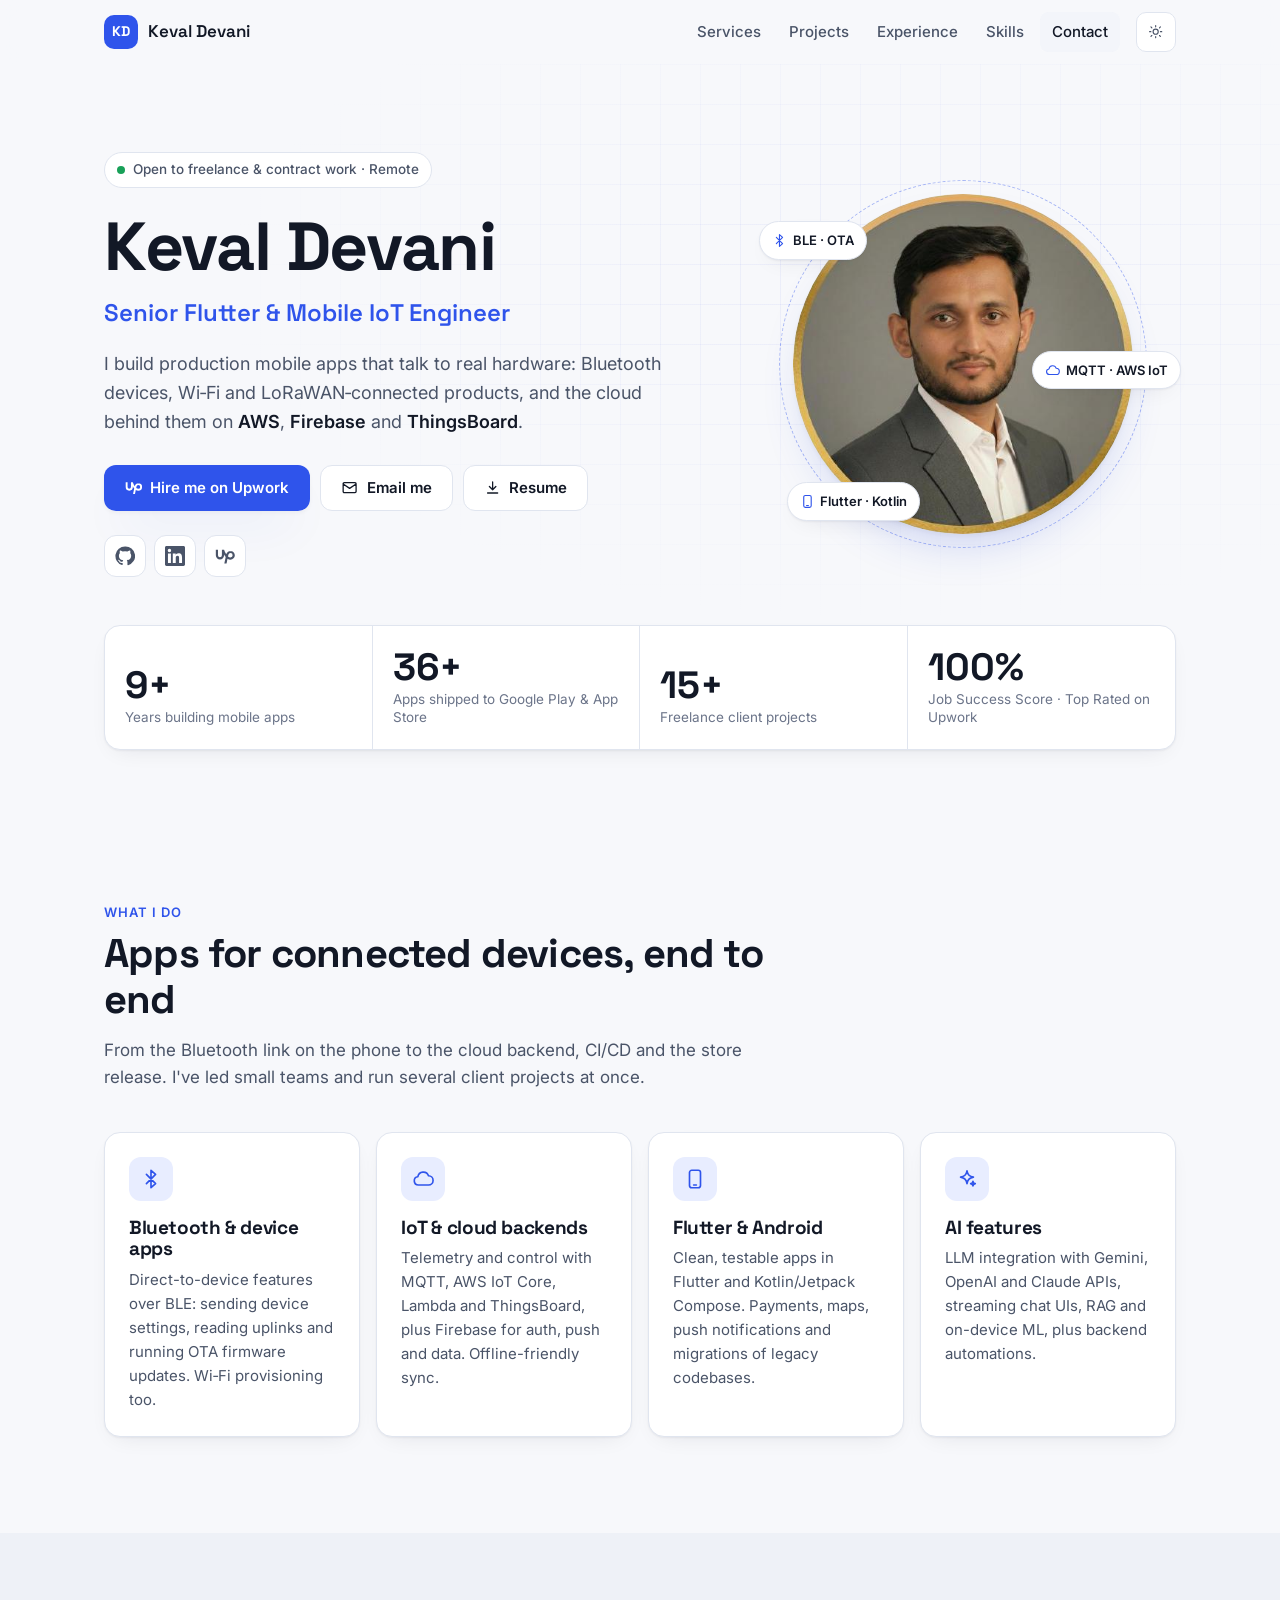
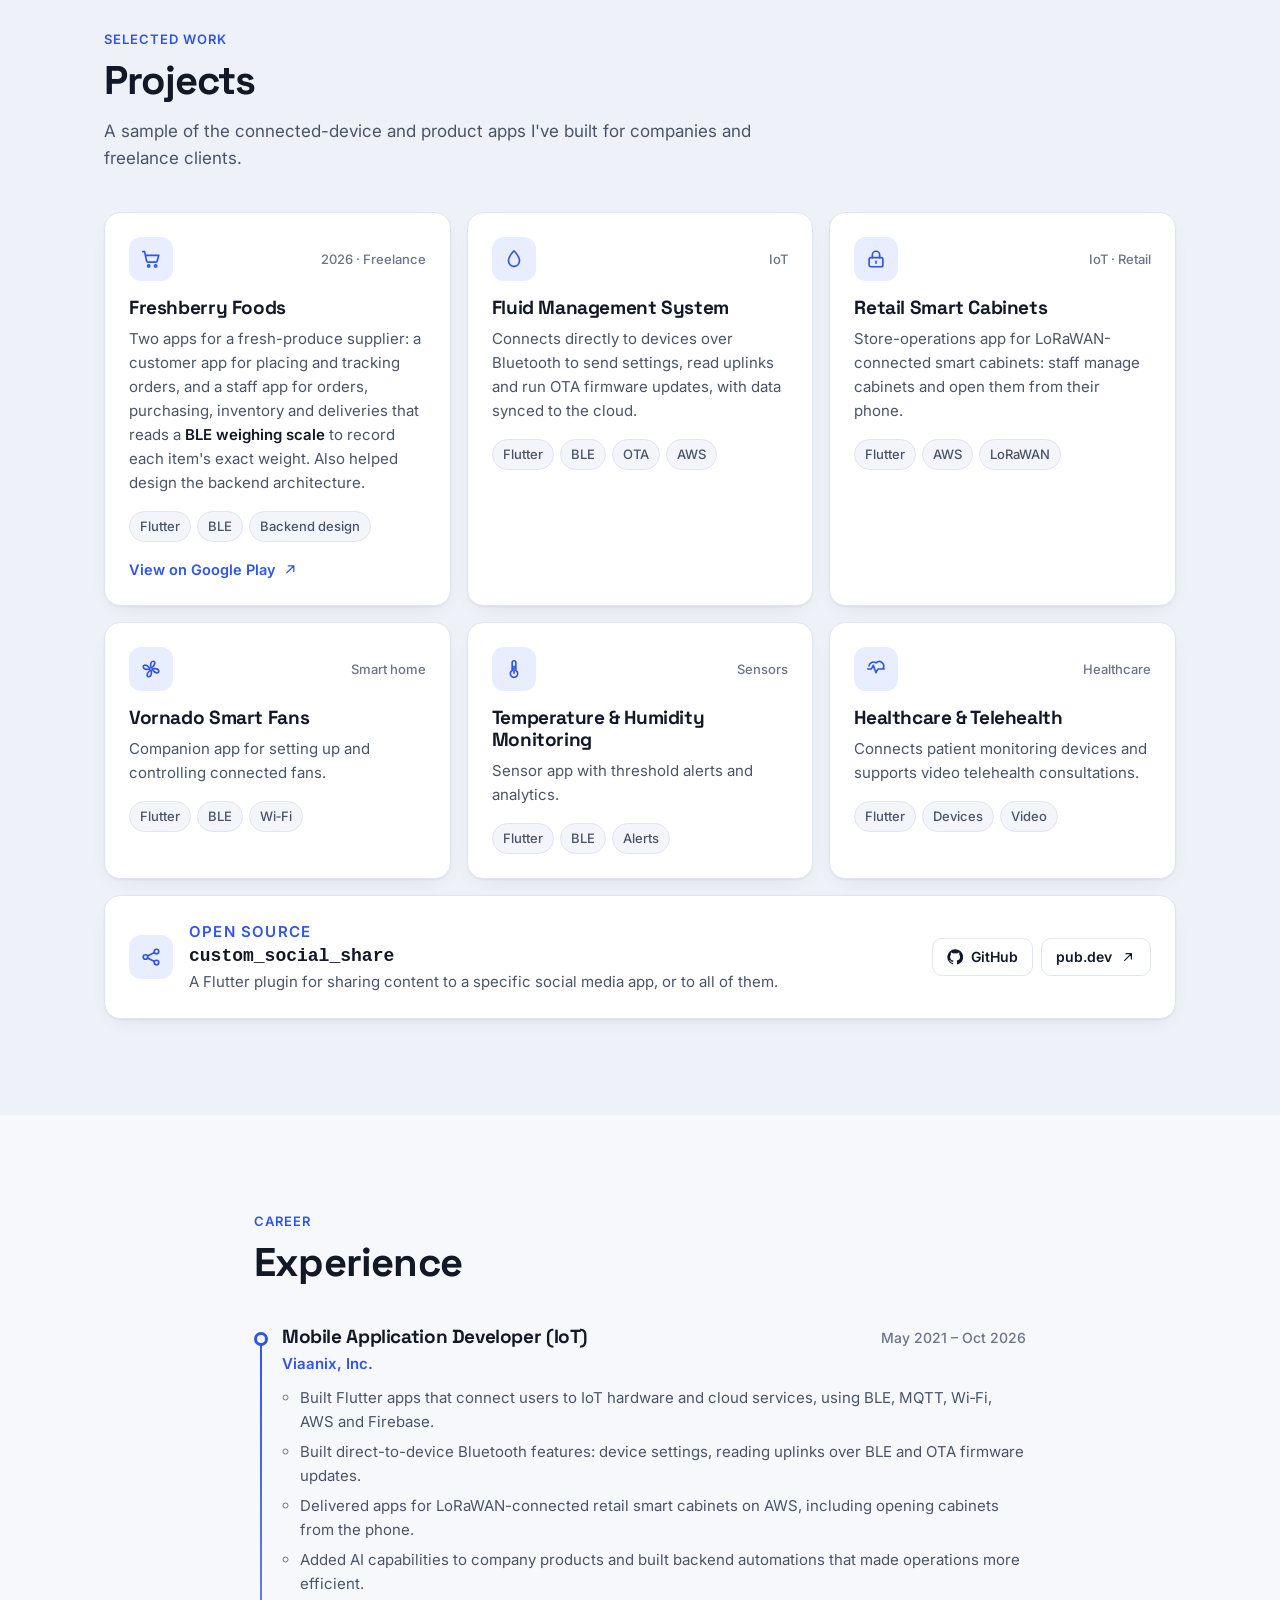
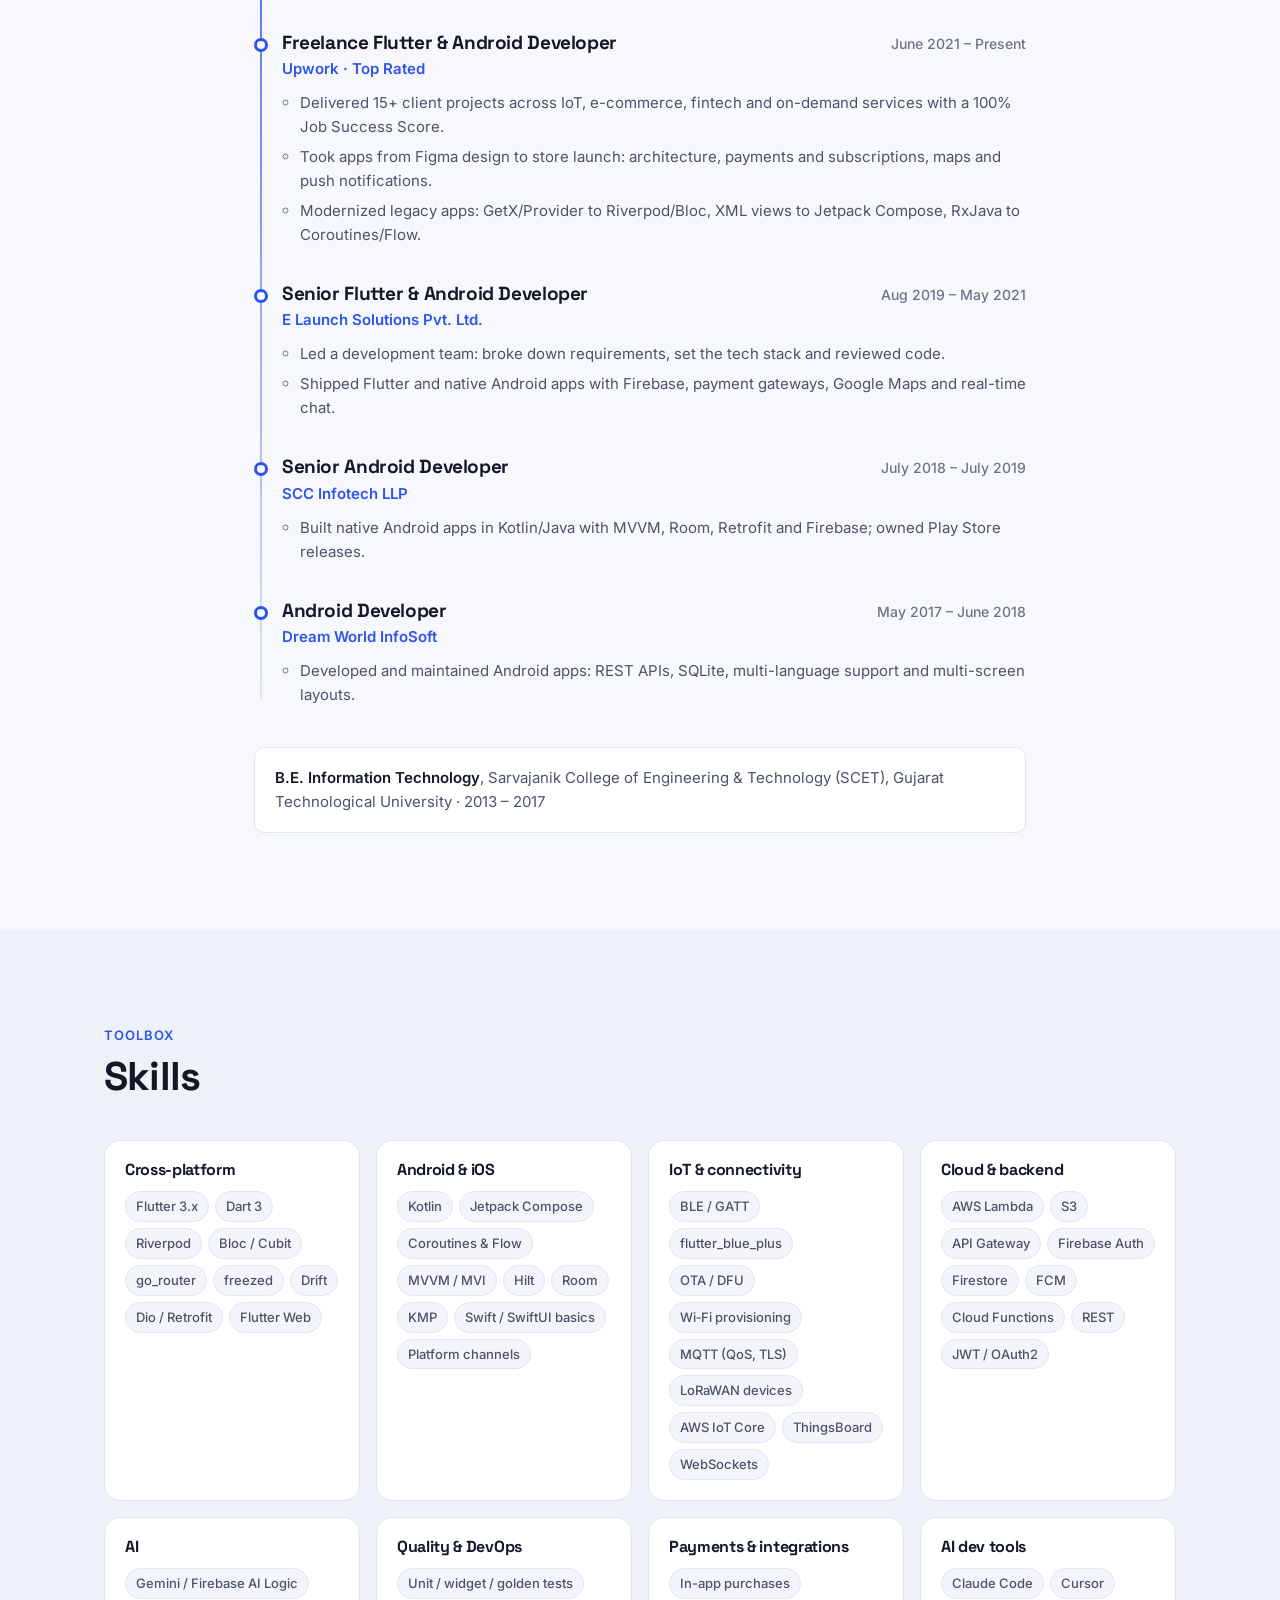
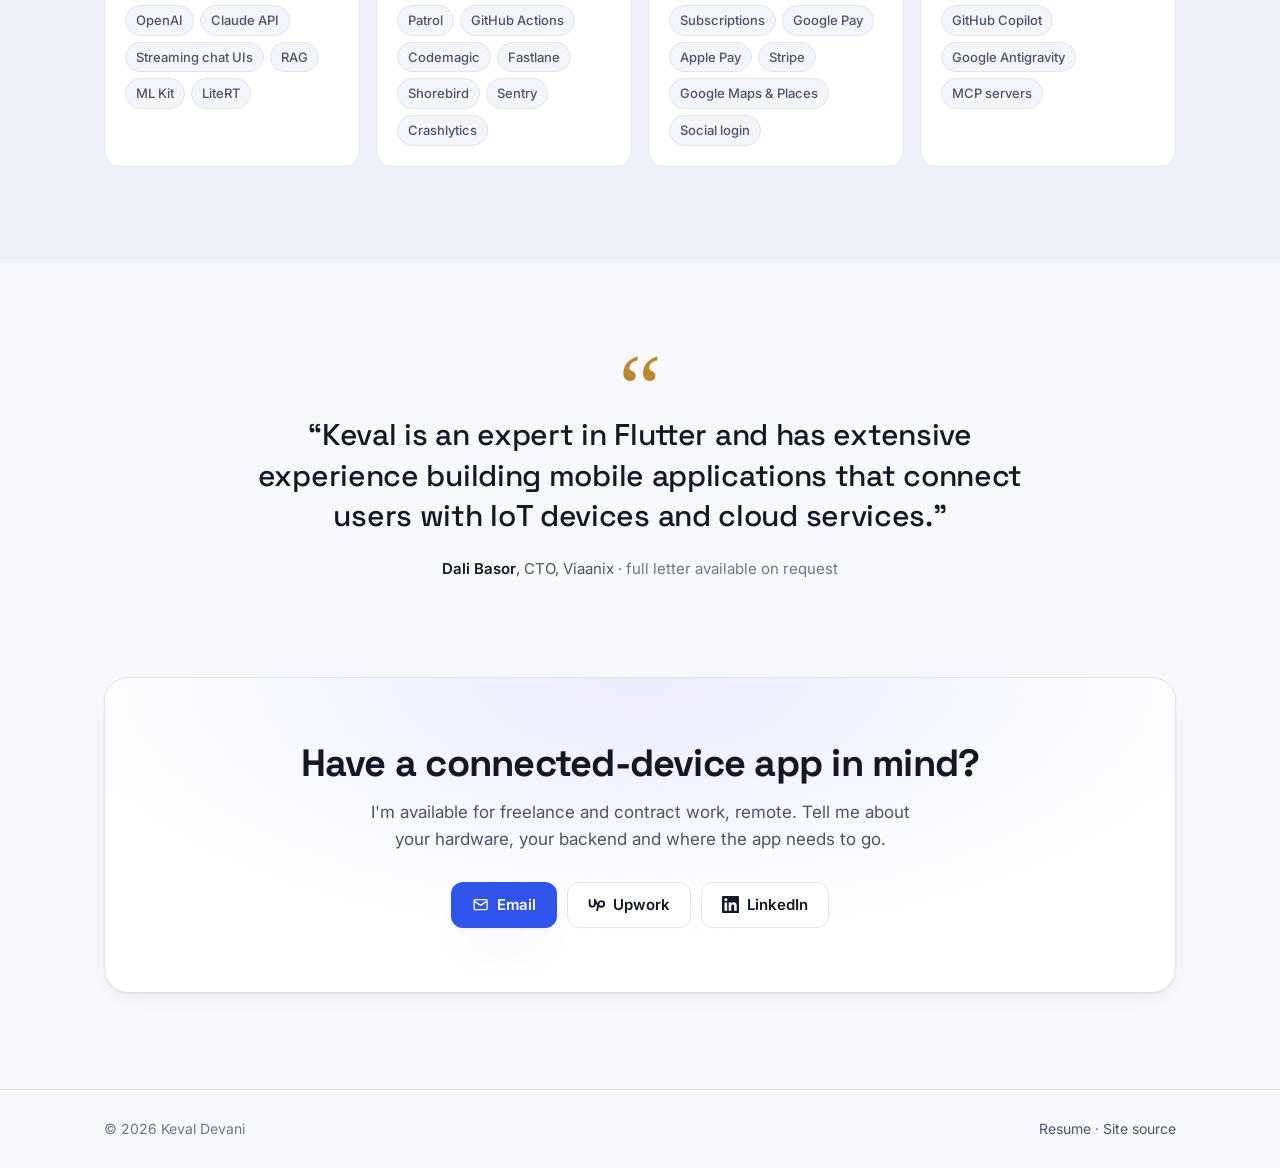
==== commit ef04067c: "Show Email as a button label instead of the full address" ====
--- a/index.html
+++ b/index.html
@@ -410,7 +410,7 @@
           <h2>Have a connected-device app in mind?</h2>
           <p>I'm available for freelance and contract work, remote. Tell me about your hardware, your backend and where the app needs to go.</p>
           <div class="cta-row center">
-            <a class="btn btn-primary" href="mailto:kevaldevani101@gmail.com"><svg class="icon"><use href="#i-mail"/></svg>kevaldevani101@gmail.com</a>
+            <a class="btn btn-primary" href="mailto:kevaldevani101@gmail.com"><svg class="icon"><use href="#i-mail"/></svg>Email</a>
             <a class="btn btn-ghost" href="https://www.upwork.com/freelancers/~01cc1b3bab838f6fc2" target="_blank" rel="noopener"><svg class="icon"><use href="#i-upwork"/></svg>Upwork</a>
             <a class="btn btn-ghost" href="https://www.linkedin.com/in/keval-devani" target="_blank" rel="noopener"><svg class="icon"><use href="#i-linkedin"/></svg>LinkedIn</a>
           </div>
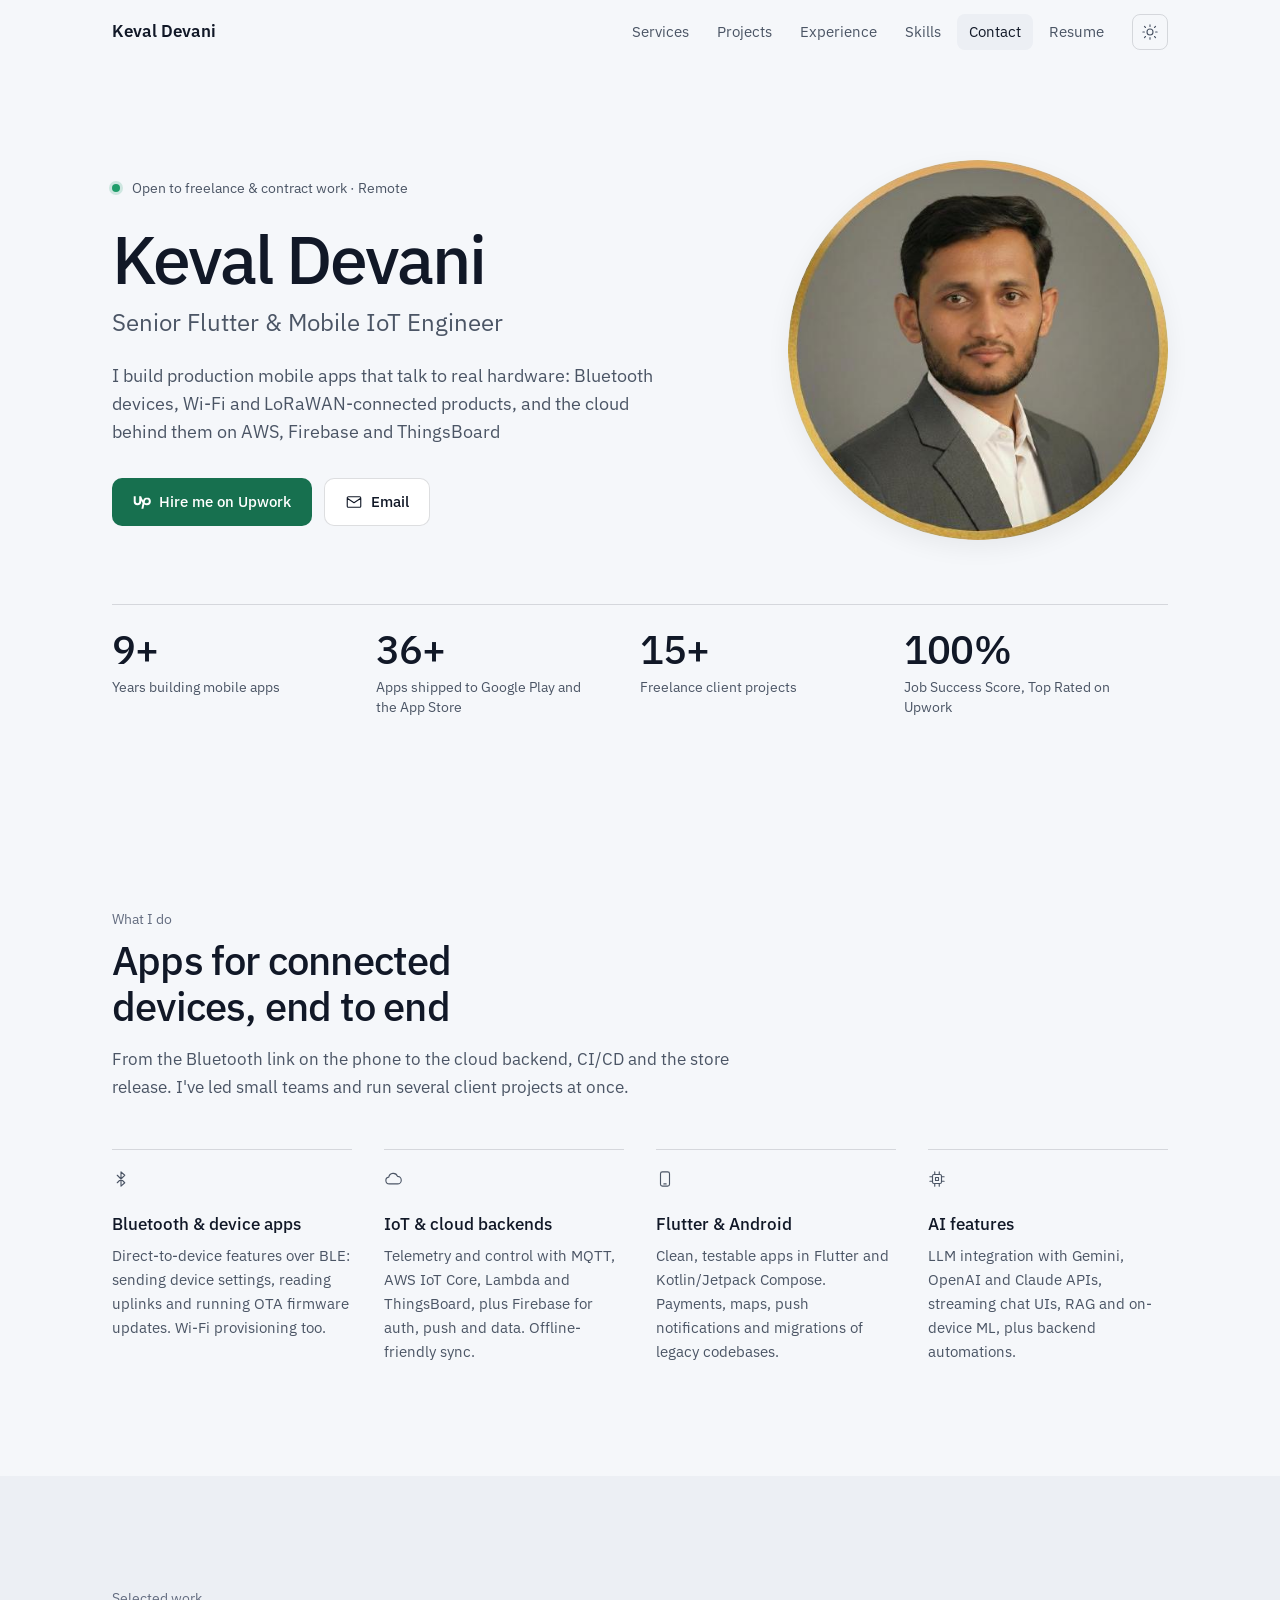
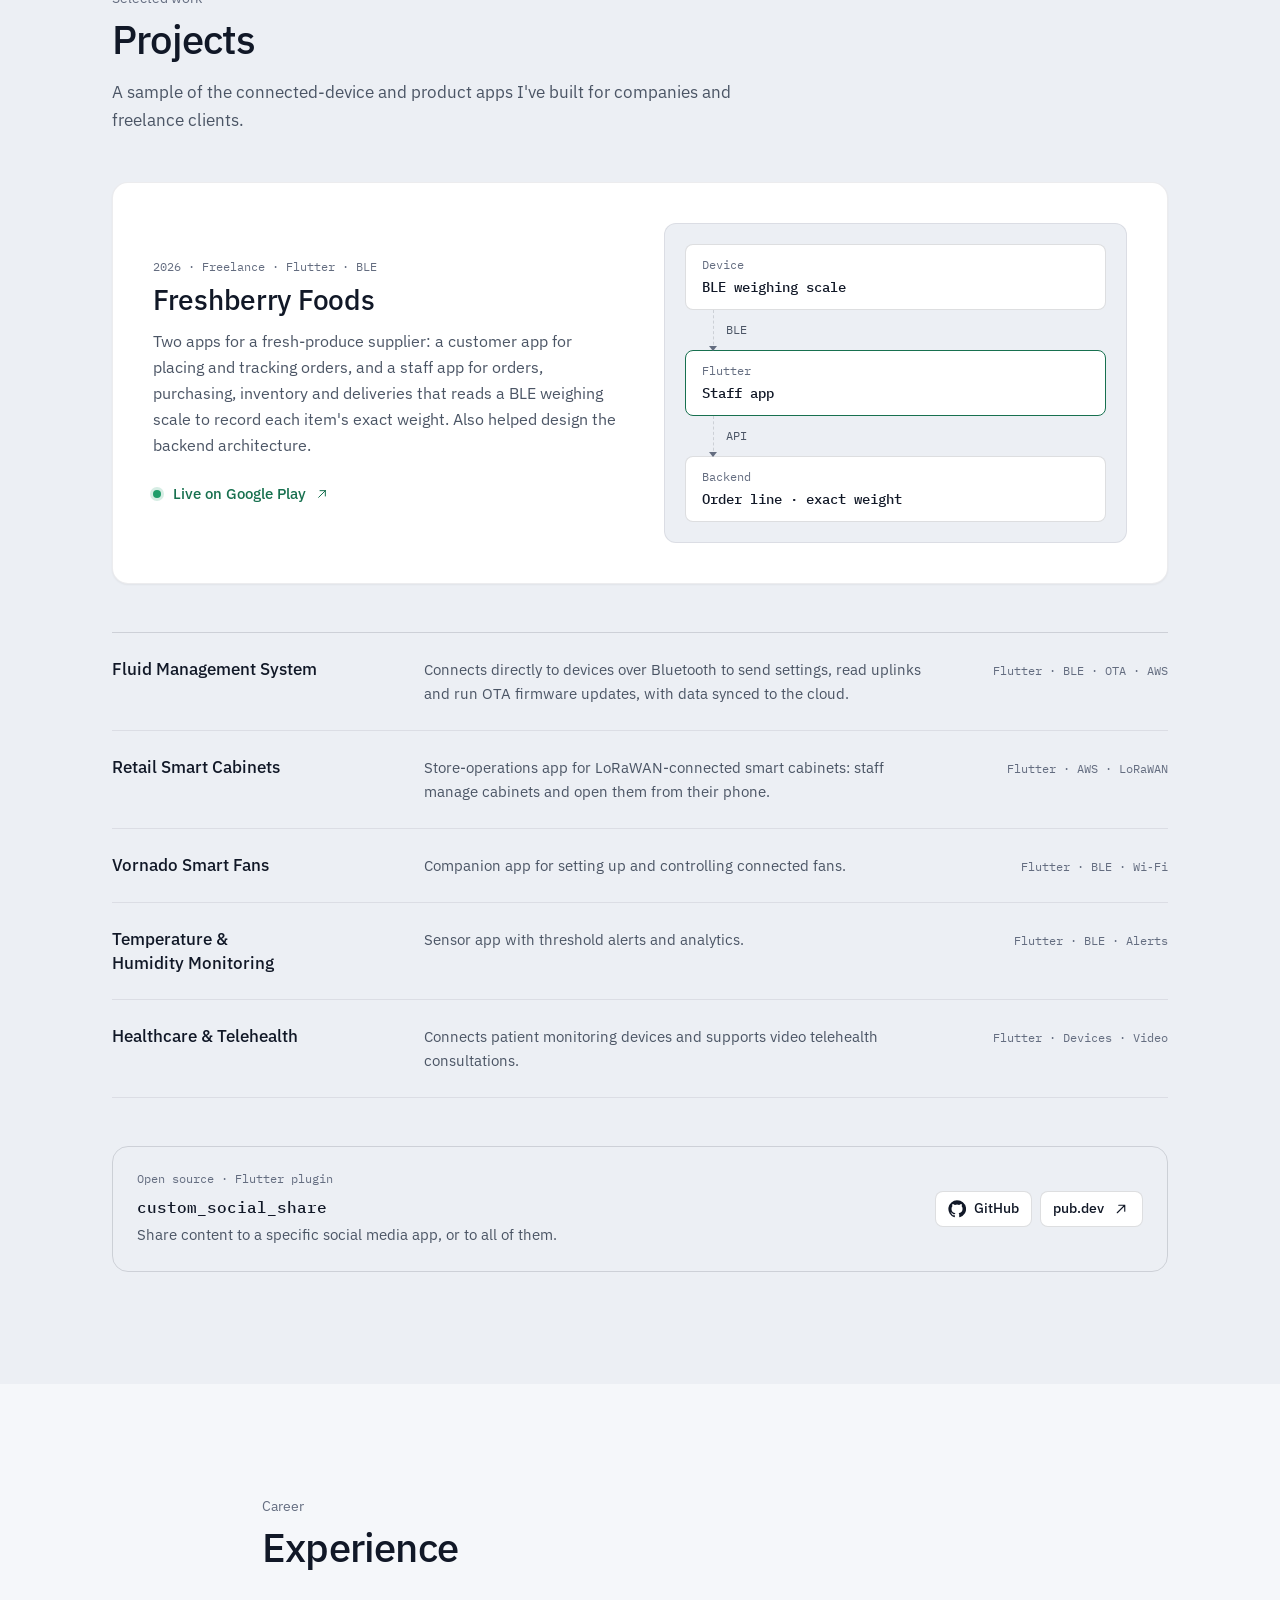
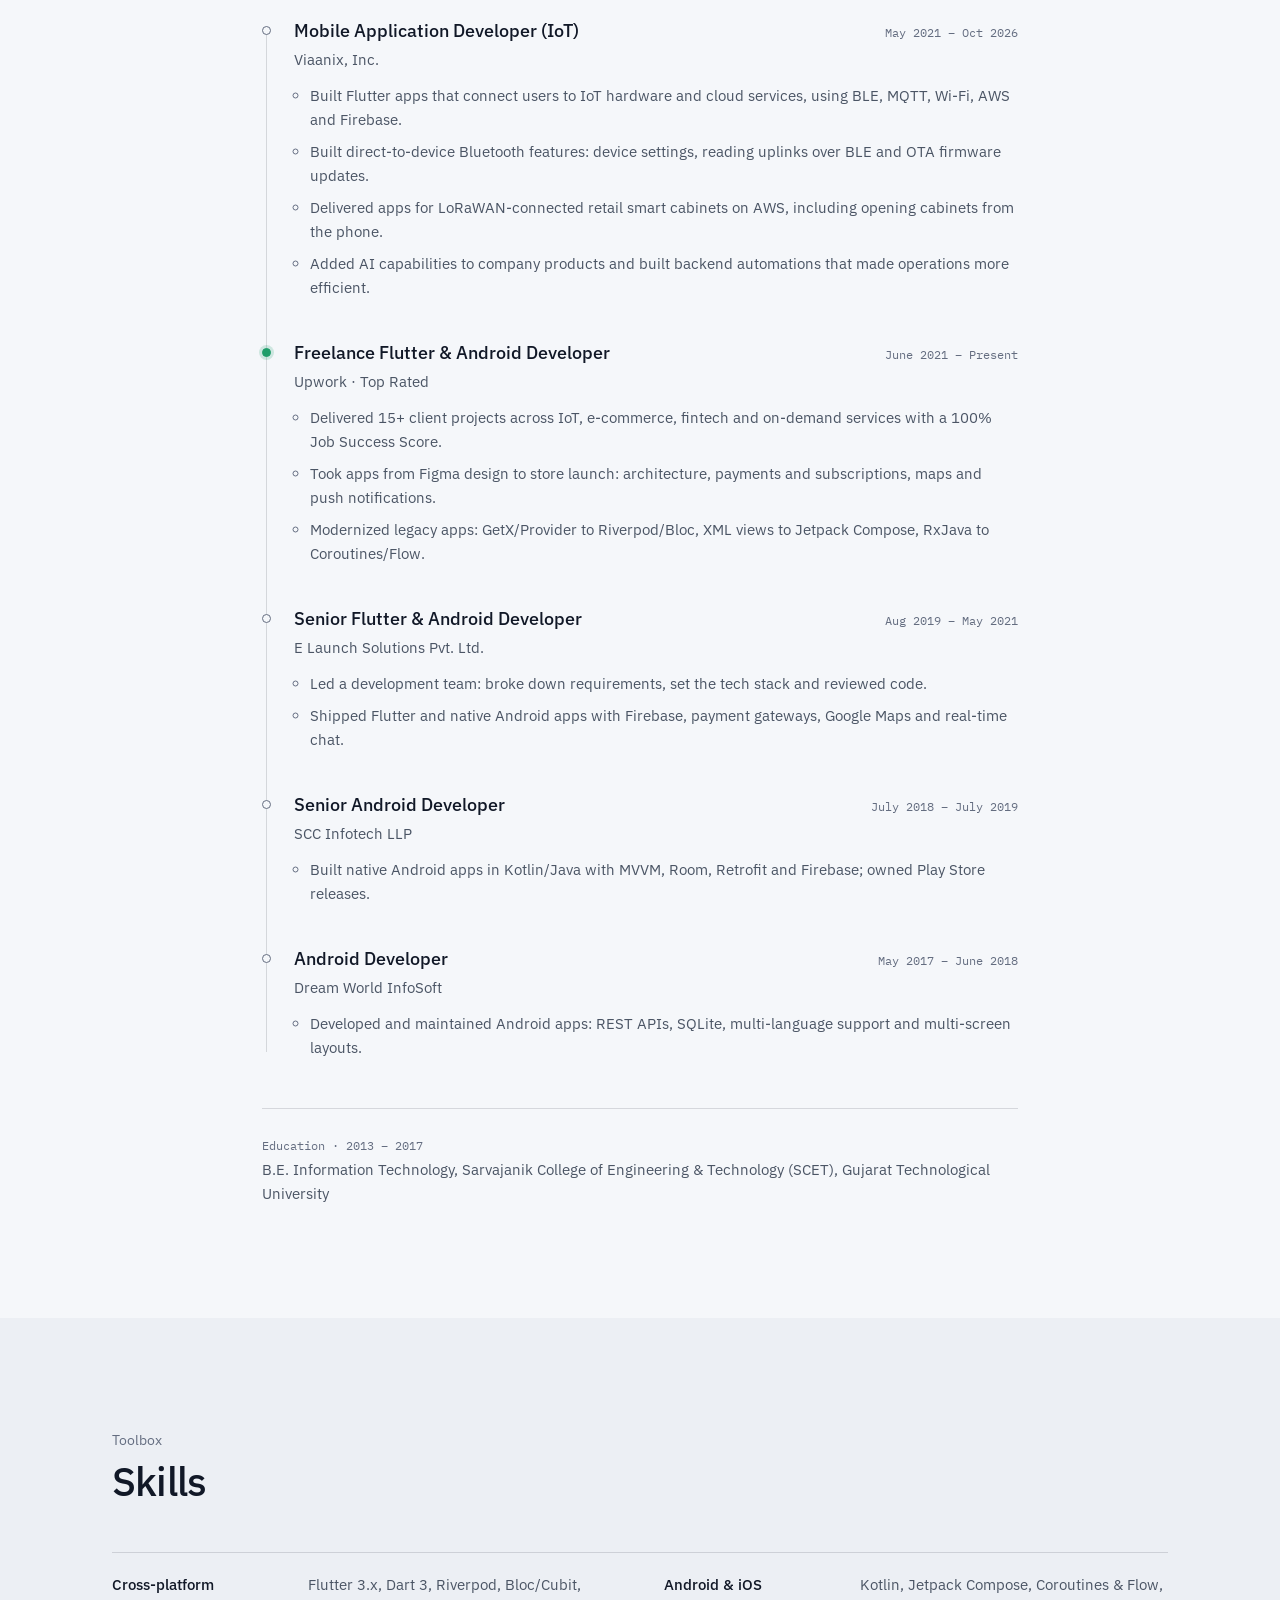
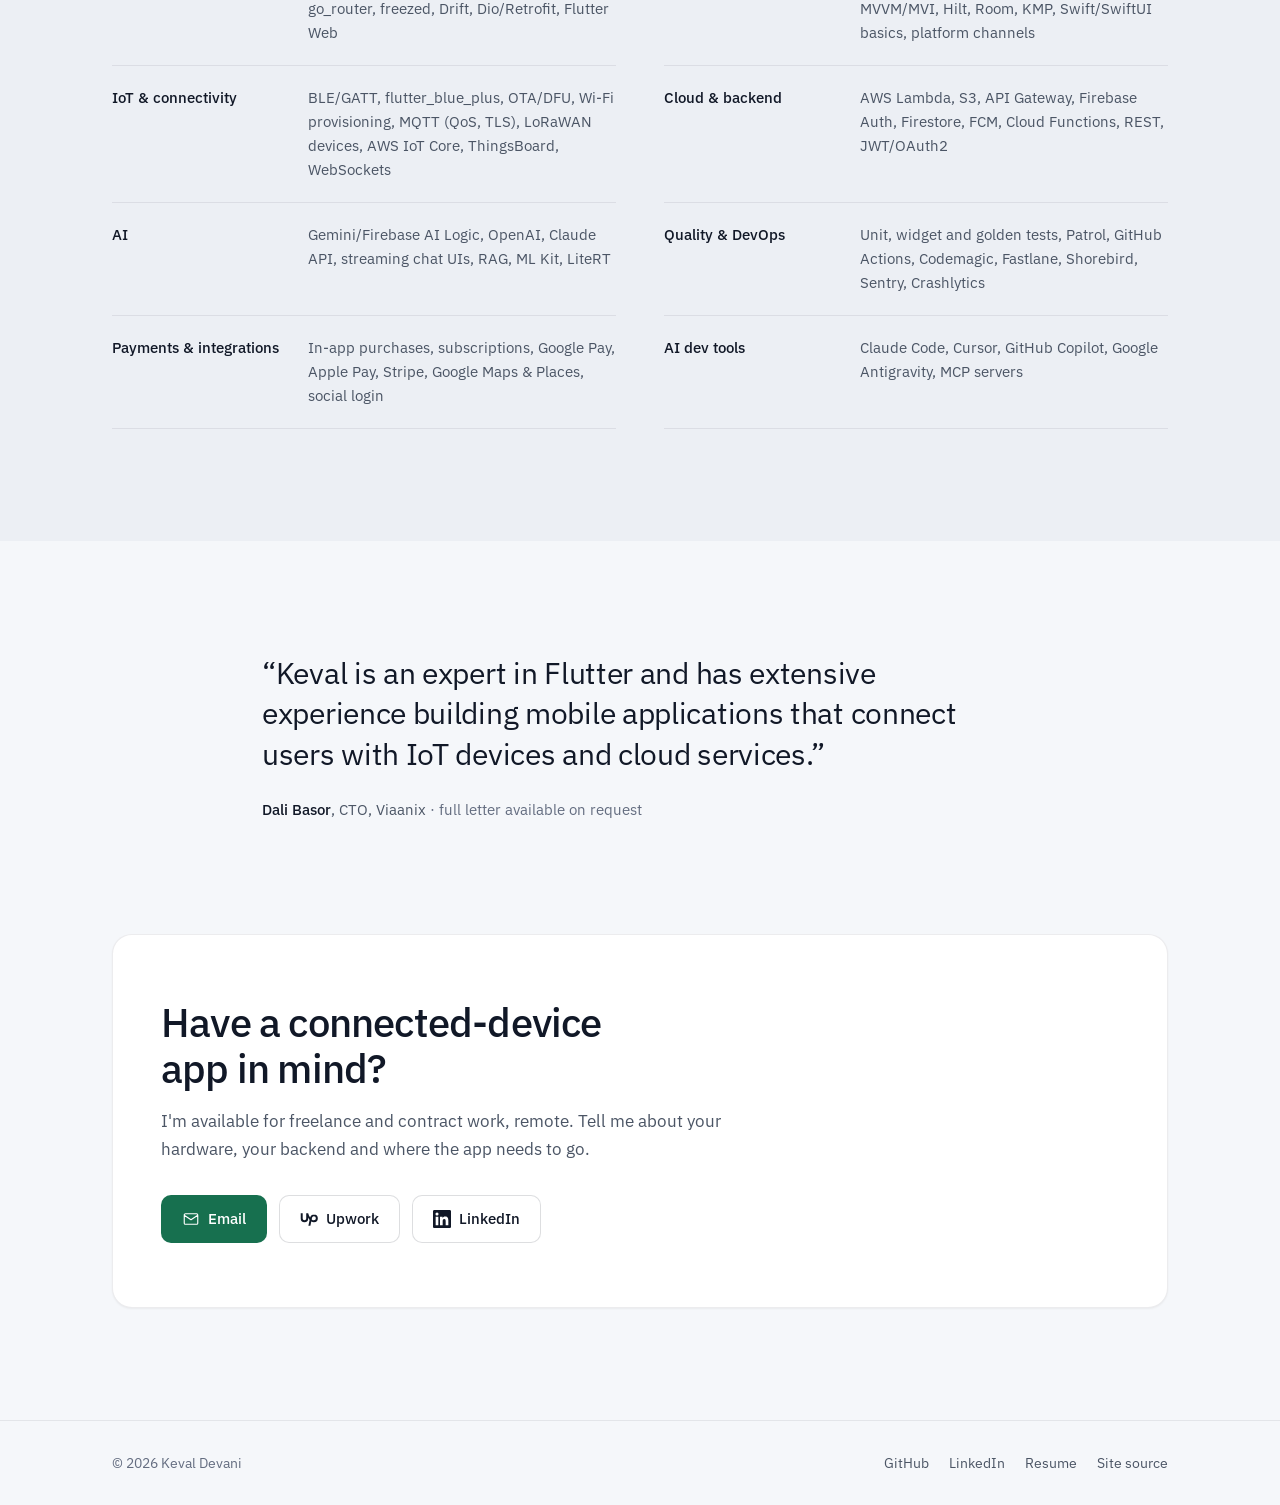
==== commit 7b05fff8: "refactor: redesign portfolio with a workbench direction Ink-grey neutrals with one circuit-board gre" ====
--- a/index.html
+++ b/index.html
@@ -7,8 +7,8 @@
   <meta name="description" content="Keval Devani builds production Flutter and Android apps for connected devices: BLE, Wi-Fi and LoRaWAN hardware, with AWS, Firebase and ThingsBoard backends. 9+ years, 36+ apps shipped. Open to freelance and contract work.">
   <meta name="author" content="Keval Devani">
   <link rel="canonical" href="https://keval-devani.github.io/">
-  <meta name="theme-color" content="#f7f8fb" media="(prefers-color-scheme: light)">
-  <meta name="theme-color" content="#0b0f17" media="(prefers-color-scheme: dark)">
+  <meta name="theme-color" content="#f5f7fa" media="(prefers-color-scheme: light)">
+  <meta name="theme-color" content="#0b0d14" media="(prefers-color-scheme: dark)">
 
   <!-- Social previews -->
   <meta property="og:type" content="profile">
@@ -30,7 +30,7 @@
 
   <link rel="preconnect" href="https://fonts.googleapis.com">
   <link rel="preconnect" href="https://fonts.gstatic.com" crossorigin>
-  <link rel="stylesheet" href="https://fonts.googleapis.com/css2?family=Inter:wght@400;500;600;700&family=Space+Grotesk:wght@500;600;700&display=swap">
+  <link rel="stylesheet" href="https://fonts.googleapis.com/css2?family=IBM+Plex+Mono:wght@400;500&family=IBM+Plex+Sans:wght@400;500;600&display=swap">
   <link rel="stylesheet" href="assets/css/style.css">
 
   <!-- Apply saved theme before paint to avoid a flash -->
@@ -70,41 +70,31 @@
 <body>
   <a class="skip-link" href="#main">Skip to content</a>
 
-  <!-- Reusable icons -->
+  <!-- Icons: one line set, 1.5 stroke; brand marks are filled -->
   <svg width="0" height="0" style="position:absolute" aria-hidden="true">
     <symbol id="i-github" viewBox="0 0 24 24"><path fill="currentColor" d="M12 .5a11.5 11.5 0 0 0-3.64 22.41c.58.1.79-.25.79-.56v-2c-3.2.7-3.88-1.37-3.88-1.37-.52-1.33-1.28-1.69-1.28-1.69-1.05-.71.08-.7.08-.7 1.16.08 1.77 1.19 1.77 1.19 1.03 1.77 2.7 1.26 3.36.96.1-.75.4-1.26.73-1.55-2.55-.29-5.24-1.28-5.24-5.68 0-1.26.45-2.28 1.19-3.09-.12-.29-.52-1.46.11-3.05 0 0 .97-.31 3.17 1.18a11 11 0 0 1 5.78 0c2.2-1.49 3.17-1.18 3.17-1.18.63 1.59.23 2.76.11 3.05.74.81 1.19 1.83 1.19 3.09 0 4.41-2.69 5.38-5.26 5.67.41.36.78 1.06.78 2.14v3.17c0 .31.21.67.8.56A11.5 11.5 0 0 0 12 .5Z"/></symbol>
     <symbol id="i-linkedin" viewBox="0 0 24 24"><path fill="currentColor" d="M20.45 20.45h-3.56v-5.57c0-1.33-.02-3.04-1.85-3.04-1.85 0-2.14 1.45-2.14 2.94v5.67H9.35V9h3.41v1.56h.05c.48-.9 1.64-1.85 3.37-1.85 3.6 0 4.27 2.37 4.27 5.46v6.28ZM5.34 7.43a2.06 2.06 0 1 1 0-4.13 2.06 2.06 0 0 1 0 4.13ZM7.12 20.45H3.56V9h3.56v11.45ZM22.22 0H1.77C.79 0 0 .77 0 1.73v20.54C0 23.23.79 24 1.77 24h20.45c.98 0 1.78-.77 1.78-1.73V1.73C24 .77 23.2 0 22.22 0Z"/></symbol>
     <symbol id="i-upwork" viewBox="0 0 24 24"><path fill="currentColor" d="M18.56 13.68c-1.06 0-2.05-.45-2.95-1.18l.22-1.03.01-.04c.2-1.1.82-2.94 2.72-2.94a2.6 2.6 0 0 1 2.6 2.6 2.6 2.6 0 0 1-2.6 2.59Zm0-7.82c-2.43 0-4.31 1.58-5.08 4.18-1.17-1.76-2.06-3.87-2.58-5.65H8.29v6.82a2.36 2.36 0 0 1-2.35 2.36 2.36 2.36 0 0 1-2.35-2.36V4.39H.98v6.82a4.98 4.98 0 0 0 4.96 5 4.97 4.97 0 0 0 4.96-5v-1.14c.52 1.08 1.15 2.17 1.92 3.13l-1.63 7.66h2.67l1.16-5.56c1.01.65 2.18 1.06 3.53 1.06a5.25 5.25 0 0 0 5.24-5.24 5.25 5.25 0 0 0-5.24-5.26Z"/></symbol>
-    <symbol id="i-mail" viewBox="0 0 24 24"><path fill="none" stroke="currentColor" stroke-width="1.8" stroke-linecap="round" stroke-linejoin="round" d="M3 6.5A1.5 1.5 0 0 1 4.5 5h15A1.5 1.5 0 0 1 21 6.5v11a1.5 1.5 0 0 1-1.5 1.5h-15A1.5 1.5 0 0 1 3 17.5v-11Zm0 .5 9 6 9-6"/></symbol>
-    <symbol id="i-download" viewBox="0 0 24 24"><path fill="none" stroke="currentColor" stroke-width="1.8" stroke-linecap="round" stroke-linejoin="round" d="M12 4v11m0 0-4.5-4.5M12 15l4.5-4.5M5 19.5h14"/></symbol>
-    <symbol id="i-arrow" viewBox="0 0 24 24"><path fill="none" stroke="currentColor" stroke-width="1.8" stroke-linecap="round" stroke-linejoin="round" d="M7 17 17 7m0 0H9m8 0v8"/></symbol>
-    <symbol id="i-sun" viewBox="0 0 24 24"><g fill="none" stroke="currentColor" stroke-width="1.8" stroke-linecap="round"><circle cx="12" cy="12" r="4"/><path d="M12 2.5v2M12 19.5v2M4.6 4.6 6 6M18 18l1.4 1.4M2.5 12h2M19.5 12h2M4.6 19.4 6 18M18 6l1.4-1.4"/></g></symbol>
-    <symbol id="i-moon" viewBox="0 0 24 24"><path fill="none" stroke="currentColor" stroke-width="1.8" stroke-linejoin="round" d="M20 14.5A8 8 0 0 1 9.5 4a8 8 0 1 0 10.5 10.5Z"/></symbol>
-    <symbol id="i-bluetooth" viewBox="0 0 24 24"><path fill="none" stroke="currentColor" stroke-width="1.8" stroke-linecap="round" stroke-linejoin="round" d="m7 7 10 10-5 4.5V2.5L17 7 7 17"/></symbol>
-    <symbol id="i-cloud" viewBox="0 0 24 24"><path fill="none" stroke="currentColor" stroke-width="1.8" stroke-linejoin="round" d="M7 18.5a4.5 4.5 0 0 1-.6-8.96A6 6 0 0 1 18 8.5a4.5 4.5 0 0 1 0 10H7Z"/></symbol>
-    <symbol id="i-phone" viewBox="0 0 24 24"><g fill="none" stroke="currentColor" stroke-width="1.8" stroke-linecap="round"><rect x="6" y="2.5" width="12" height="19" rx="2.5"/><path d="M10.5 18.5h3"/></g></symbol>
-    <symbol id="i-spark" viewBox="0 0 24 24"><path fill="none" stroke="currentColor" stroke-width="1.8" stroke-linejoin="round" d="M12 3c.6 4.2 2.8 6.4 7 7-4.2.6-6.4 2.8-7 7-.6-4.2-2.8-6.4-7-7 4.2-.6 6.4-2.8 7-7Zm6.5 11.5c.25 1.6 1 2.35 2.5 2.5-1.5.25-2.25 1-2.5 2.5-.25-1.5-1-2.25-2.5-2.5 1.5-.15 2.25-.9 2.5-2.5Z"/></symbol>
-    <symbol id="i-cart" viewBox="0 0 24 24"><g fill="none" stroke="currentColor" stroke-width="1.8" stroke-linecap="round" stroke-linejoin="round"><path d="M3 4h2l2.2 10.2a1.5 1.5 0 0 0 1.47 1.18h8.66a1.5 1.5 0 0 0 1.46-1.15L20.5 8H6.1"/><circle cx="9.5" cy="19.5" r="1.2"/><circle cx="17" cy="19.5" r="1.2"/></g></symbol>
-    <symbol id="i-drop" viewBox="0 0 24 24"><path fill="none" stroke="currentColor" stroke-width="1.8" stroke-linejoin="round" d="M12 3s6 6.4 6 11a6 6 0 0 1-12 0c0-4.6 6-11 6-11Z"/></symbol>
-    <symbol id="i-lock" viewBox="0 0 24 24"><g fill="none" stroke="currentColor" stroke-width="1.8" stroke-linecap="round"><rect x="4.5" y="10.5" width="15" height="10" rx="2"/><path d="M8 10.5V7.5a4 4 0 0 1 8 0v3M12 14.5v2"/></g></symbol>
-    <symbol id="i-fan" viewBox="0 0 24 24"><g fill="none" stroke="currentColor" stroke-width="1.8" stroke-linejoin="round"><circle cx="12" cy="12" r="1.6"/><path d="M12 10.4C11 7 11.8 3.5 14.5 3.5c2.2 0 2.6 3.4-1 6.6M13.6 12c3.4-1 6.9-.2 6.9 2.5 0 2.2-3.4 2.6-6.6-1M12 13.6c1 3.4.2 6.9-2.5 6.9-2.2 0-2.6-3.4 1-6.6M10.4 12C7 13 3.5 12.2 3.5 9.5c0-2.2 3.4-2.6 6.6 1"/></g></symbol>
-    <symbol id="i-thermo" viewBox="0 0 24 24"><g fill="none" stroke="currentColor" stroke-width="1.8" stroke-linecap="round"><path d="M10 13.6V5a2 2 0 0 1 4 0v8.6a4 4 0 1 1-4 0Z"/><path d="M12 9v7.5"/></g></symbol>
-    <symbol id="i-heart" viewBox="0 0 24 24"><path fill="none" stroke="currentColor" stroke-width="1.8" stroke-linecap="round" stroke-linejoin="round" d="M3 12h4l2-4 3 8 2-4h7M4.3 8.5A5 5 0 0 1 12 5.3a5 5 0 0 1 7.7 6.2"/></symbol>
-    <symbol id="i-share" viewBox="0 0 24 24"><g fill="none" stroke="currentColor" stroke-width="1.8" stroke-linecap="round"><circle cx="6" cy="12" r="2.5"/><circle cx="18" cy="6" r="2.5"/><circle cx="18" cy="18" r="2.5"/><path d="m8.2 10.8 7.6-3.6M8.2 13.2l7.6 3.6"/></g></symbol>
+    <symbol id="i-mail" viewBox="0 0 24 24"><path fill="none" stroke="currentColor" stroke-width="1.5" stroke-linecap="round" stroke-linejoin="round" d="M3 6.5A1.5 1.5 0 0 1 4.5 5h15A1.5 1.5 0 0 1 21 6.5v11a1.5 1.5 0 0 1-1.5 1.5h-15A1.5 1.5 0 0 1 3 17.5v-11Zm0 .5 9 6 9-6"/></symbol>
+    <symbol id="i-arrow" viewBox="0 0 24 24"><path fill="none" stroke="currentColor" stroke-width="1.5" stroke-linecap="round" stroke-linejoin="round" d="M7 17 17 7m0 0H9m8 0v8"/></symbol>
+    <symbol id="i-sun" viewBox="0 0 24 24"><g fill="none" stroke="currentColor" stroke-width="1.5" stroke-linecap="round"><circle cx="12" cy="12" r="4"/><path d="M12 2.5v2M12 19.5v2M4.6 4.6 6 6M18 18l1.4 1.4M2.5 12h2M19.5 12h2M4.6 19.4 6 18M18 6l1.4-1.4"/></g></symbol>
+    <symbol id="i-moon" viewBox="0 0 24 24"><path fill="none" stroke="currentColor" stroke-width="1.5" stroke-linejoin="round" d="M20 14.5A8 8 0 0 1 9.5 4a8 8 0 1 0 10.5 10.5Z"/></symbol>
+    <symbol id="i-bluetooth" viewBox="0 0 24 24"><path fill="none" stroke="currentColor" stroke-width="1.5" stroke-linecap="round" stroke-linejoin="round" d="m7 7 10 10-5 4.5V2.5L17 7 7 17"/></symbol>
+    <symbol id="i-cloud" viewBox="0 0 24 24"><path fill="none" stroke="currentColor" stroke-width="1.5" stroke-linejoin="round" d="M7 18.5a4.5 4.5 0 0 1-.6-8.96A6 6 0 0 1 18 8.5a4.5 4.5 0 0 1 0 10H7Z"/></symbol>
+    <symbol id="i-phone" viewBox="0 0 24 24"><g fill="none" stroke="currentColor" stroke-width="1.5" stroke-linecap="round"><rect x="6" y="2.5" width="12" height="19" rx="2.5"/><path d="M10.5 18.5h3"/></g></symbol>
+    <symbol id="i-cpu" viewBox="0 0 24 24"><g fill="none" stroke="currentColor" stroke-width="1.5" stroke-linecap="round" stroke-linejoin="round"><rect x="6" y="6" width="12" height="12" rx="2"/><path d="M10 10h4v4h-4zM9 2.5V6M15 2.5V6M9 18v3.5M15 18v3.5M2.5 9H6M2.5 15H6M18 9h3.5M18 15h3.5"/></g></symbol>
   </svg>
 
   <header class="site-header">
     <div class="container header-inner">
-      <a class="brand" href="#top" aria-label="Keval Devani, back to top">
-        <span class="brand-mark" aria-hidden="true">KD</span>
-        <span class="brand-name">Keval Devani</span>
-      </a>
+      <a class="brand" href="#top">Keval Devani</a>
       <nav class="nav" id="site-nav" aria-label="Main">
         <a href="#services">Services</a>
         <a href="#projects">Projects</a>
         <a href="#experience">Experience</a>
         <a href="#skills">Skills</a>
         <a href="#contact">Contact</a>
+        <a href="resume.html">Resume</a>
       </nav>
       <div class="header-actions">
         <button class="icon-btn theme-toggle" type="button" aria-label="Switch color theme">
@@ -123,43 +113,30 @@
     <section class="hero" id="top">
       <div class="container hero-grid">
         <div class="hero-copy">
-          <p class="availability"><span class="dot" aria-hidden="true"></span>Open to freelance &amp; contract work · Remote</p>
+          <p class="status"><span class="led" aria-hidden="true"></span>Open to freelance &amp; contract work · Remote</p>
           <h1>Keval Devani</h1>
           <p class="role">Senior Flutter &amp; Mobile IoT Engineer</p>
-          <p class="lead">I build production mobile apps that talk to real hardware: Bluetooth devices, Wi‑Fi and LoRaWAN‑connected products, and the cloud behind them on <strong>AWS</strong>, <strong>Firebase</strong> and <strong>ThingsBoard</strong>.</p>
+          <p class="lead">I build production mobile apps that talk to real hardware: Bluetooth devices, Wi‑Fi and LoRaWAN‑connected products, and the cloud behind them on AWS, Firebase and ThingsBoard</p>
           <div class="cta-row">
             <a class="btn btn-primary" href="https://www.upwork.com/freelancers/~01cc1b3bab838f6fc2" target="_blank" rel="noopener">
               <svg class="icon"><use href="#i-upwork"/></svg>Hire me on Upwork
             </a>
-            <a class="btn btn-ghost" href="mailto:kevaldevani101@gmail.com">
-              <svg class="icon"><use href="#i-mail"/></svg>Email me
+            <a class="btn btn-secondary" href="mailto:kevaldevani101@gmail.com">
+              <svg class="icon"><use href="#i-mail"/></svg>Email
             </a>
-            <a class="btn btn-ghost" href="assets/Keval-Devani-Resume.pdf" download>
-              <svg class="icon"><use href="#i-download"/></svg>Resume
-            </a>
-          </div>
-          <ul class="socials" aria-label="Profiles">
-            <li><a href="https://github.com/keval-devani" target="_blank" rel="noopener" aria-label="GitHub"><svg class="icon"><use href="#i-github"/></svg></a></li>
-            <li><a href="https://www.linkedin.com/in/keval-devani" target="_blank" rel="noopener" aria-label="LinkedIn"><svg class="icon"><use href="#i-linkedin"/></svg></a></li>
-            <li><a href="https://www.upwork.com/freelancers/~01cc1b3bab838f6fc2" target="_blank" rel="noopener" aria-label="Upwork"><svg class="icon"><use href="#i-upwork"/></svg></a></li>
-          </ul>
+          </div>
         </div>
         <div class="hero-visual">
-          <div class="avatar-wrap">
-            <img class="avatar" src="assets/img/avatar.jpg" width="460" height="460" alt="Portrait of Keval Devani">
-            <span class="chip chip-ble"><svg class="icon"><use href="#i-bluetooth"/></svg>BLE · OTA</span>
-            <span class="chip chip-cloud"><svg class="icon"><use href="#i-cloud"/></svg>MQTT · AWS IoT</span>
-            <span class="chip chip-flutter"><svg class="icon"><use href="#i-phone"/></svg>Flutter · Kotlin</span>
-          </div>
+          <img class="portrait" src="assets/img/avatar.jpg" width="460" height="460" alt="Portrait of Keval Devani" fetchpriority="high">
         </div>
       </div>
 
       <div class="container">
         <dl class="stats">
           <div class="stat"><dt>Years building mobile apps</dt><dd>9+</dd></div>
-          <div class="stat"><dt>Apps shipped to Google Play &amp; App Store</dt><dd>36+</dd></div>
+          <div class="stat"><dt>Apps shipped to Google Play and the App Store</dt><dd>36+</dd></div>
           <div class="stat"><dt>Freelance client projects</dt><dd>15+</dd></div>
-          <div class="stat"><dt>Job Success Score · Top Rated on Upwork</dt><dd>100%</dd></div>
+          <div class="stat"><dt>Job Success Score, Top Rated on Upwork</dt><dd>100%</dd></div>
         </dl>
       </div>
     </section>
@@ -167,29 +144,29 @@
     <!-- Services -->
     <section class="section" id="services">
       <div class="container">
-        <header class="section-head reveal">
-          <p class="eyebrow">What I do</p>
+        <header class="section-head">
+          <p class="label">What I do</p>
           <h2>Apps for connected devices, end to end</h2>
           <p class="section-lead">From the Bluetooth link on the phone to the cloud backend, CI/CD and the store release. I've led small teams and run several client projects at once.</p>
         </header>
-        <div class="card-grid four">
-          <article class="card service reveal">
-            <span class="card-icon"><svg class="icon"><use href="#i-bluetooth"/></svg></span>
+        <div class="services">
+          <article class="service">
+            <svg class="icon"><use href="#i-bluetooth"/></svg>
             <h3>Bluetooth &amp; device apps</h3>
             <p>Direct-to-device features over BLE: sending device settings, reading uplinks and running OTA firmware updates. Wi‑Fi provisioning too.</p>
           </article>
-          <article class="card service reveal">
-            <span class="card-icon"><svg class="icon"><use href="#i-cloud"/></svg></span>
+          <article class="service">
+            <svg class="icon"><use href="#i-cloud"/></svg>
             <h3>IoT &amp; cloud backends</h3>
             <p>Telemetry and control with MQTT, AWS IoT Core, Lambda and ThingsBoard, plus Firebase for auth, push and data. Offline-friendly sync.</p>
           </article>
-          <article class="card service reveal">
-            <span class="card-icon"><svg class="icon"><use href="#i-phone"/></svg></span>
+          <article class="service">
+            <svg class="icon"><use href="#i-phone"/></svg>
             <h3>Flutter &amp; Android</h3>
             <p>Clean, testable apps in Flutter and Kotlin/Jetpack Compose. Payments, maps, push notifications and migrations of legacy codebases.</p>
           </article>
-          <article class="card service reveal">
-            <span class="card-icon"><svg class="icon"><use href="#i-spark"/></svg></span>
+          <article class="service">
+            <svg class="icon"><use href="#i-cpu"/></svg>
             <h3>AI features</h3>
             <p>LLM integration with Gemini, OpenAI and Claude APIs, streaming chat UIs, RAG and on-device ML, plus backend automations.</p>
           </article>
@@ -200,93 +177,88 @@
     <!-- Projects -->
     <section class="section alt" id="projects">
       <div class="container">
-        <header class="section-head reveal">
-          <p class="eyebrow">Selected work</p>
+        <header class="section-head">
+          <p class="label">Selected work</p>
           <h2>Projects</h2>
           <p class="section-lead">A sample of the connected-device and product apps I've built for companies and freelance clients.</p>
         </header>
-        <div class="card-grid three">
-          <article class="card project reveal">
-            <div class="project-top">
-              <span class="card-icon"><svg class="icon"><use href="#i-cart"/></svg></span>
-              <span class="project-meta">2026 · Freelance</span>
-            </div>
+
+        <article class="featured">
+          <div class="featured-copy">
+            <p class="meta">2026 · Freelance · Flutter · BLE</p>
             <h3>Freshberry Foods</h3>
-            <p>Two apps for a fresh-produce supplier: a customer app for placing and tracking orders, and a staff app for orders, purchasing, inventory and deliveries that reads a <strong>BLE weighing scale</strong> to record each item's exact weight. Also helped design the backend architecture.</p>
-            <ul class="tags"><li>Flutter</li><li>BLE</li><li>Backend design</li></ul>
-            <a class="card-link" href="https://play.google.com/store/apps/details?id=com.freshberryfoods" target="_blank" rel="noopener">View on Google Play<svg class="icon"><use href="#i-arrow"/></svg></a>
-          </article>
-          <article class="card project reveal">
-            <div class="project-top">
-              <span class="card-icon"><svg class="icon"><use href="#i-drop"/></svg></span>
-              <span class="project-meta">IoT</span>
-            </div>
+            <p>Two apps for a fresh-produce supplier: a customer app for placing and tracking orders, and a staff app for orders, purchasing, inventory and deliveries that reads a BLE weighing scale to record each item's exact weight. Also helped design the backend architecture.</p>
+            <a class="live-link" href="https://play.google.com/store/apps/details?id=com.freshberryfoods" target="_blank" rel="noopener"><span class="led" aria-hidden="true"></span>Live on Google Play<svg class="icon"><use href="#i-arrow"/></svg></a>
+          </div>
+          <figure class="flow" aria-label="How the staff app records weight: a BLE weighing scale sends the reading to the Flutter staff app, which saves the exact weight on the order line">
+            <div class="flow-node">
+              <span class="flow-kind">Device</span>
+              <span class="flow-name">BLE weighing scale</span>
+            </div>
+            <div class="flow-link"><span>BLE</span></div>
+            <div class="flow-node is-app">
+              <span class="flow-kind">Flutter</span>
+              <span class="flow-name">Staff app</span>
+            </div>
+            <div class="flow-link"><span>API</span></div>
+            <div class="flow-node">
+              <span class="flow-kind">Backend</span>
+              <span class="flow-name">Order line · exact weight</span>
+            </div>
+          </figure>
+        </article>
+
+        <ul class="project-list">
+          <li class="project">
             <h3>Fluid Management System</h3>
             <p>Connects directly to devices over Bluetooth to send settings, read uplinks and run OTA firmware updates, with data synced to the cloud.</p>
-            <ul class="tags"><li>Flutter</li><li>BLE</li><li>OTA</li><li>AWS</li></ul>
-          </article>
-          <article class="card project reveal">
-            <div class="project-top">
-              <span class="card-icon"><svg class="icon"><use href="#i-lock"/></svg></span>
-              <span class="project-meta">IoT · Retail</span>
-            </div>
+            <p class="meta">Flutter · BLE · OTA · AWS</p>
+          </li>
+          <li class="project">
             <h3>Retail Smart Cabinets</h3>
             <p>Store-operations app for LoRaWAN-connected smart cabinets: staff manage cabinets and open them from their phone.</p>
-            <ul class="tags"><li>Flutter</li><li>AWS</li><li>LoRaWAN</li></ul>
-          </article>
-          <article class="card project reveal">
-            <div class="project-top">
-              <span class="card-icon"><svg class="icon"><use href="#i-fan"/></svg></span>
-              <span class="project-meta">Smart home</span>
-            </div>
+            <p class="meta">Flutter · AWS · LoRaWAN</p>
+          </li>
+          <li class="project">
             <h3>Vornado Smart Fans</h3>
             <p>Companion app for setting up and controlling connected fans.</p>
-            <ul class="tags"><li>Flutter</li><li>BLE</li><li>Wi‑Fi</li></ul>
-          </article>
-          <article class="card project reveal">
-            <div class="project-top">
-              <span class="card-icon"><svg class="icon"><use href="#i-thermo"/></svg></span>
-              <span class="project-meta">Sensors</span>
-            </div>
+            <p class="meta">Flutter · BLE · Wi‑Fi</p>
+          </li>
+          <li class="project">
             <h3>Temperature &amp; Humidity Monitoring</h3>
             <p>Sensor app with threshold alerts and analytics.</p>
-            <ul class="tags"><li>Flutter</li><li>BLE</li><li>Alerts</li></ul>
-          </article>
-          <article class="card project reveal">
-            <div class="project-top">
-              <span class="card-icon"><svg class="icon"><use href="#i-heart"/></svg></span>
-              <span class="project-meta">Healthcare</span>
-            </div>
+            <p class="meta">Flutter · BLE · Alerts</p>
+          </li>
+          <li class="project">
             <h3>Healthcare &amp; Telehealth</h3>
             <p>Connects patient monitoring devices and supports video telehealth consultations.</p>
-            <ul class="tags"><li>Flutter</li><li>Devices</li><li>Video</li></ul>
-          </article>
-        </div>
-
-        <article class="card oss reveal">
-          <span class="card-icon"><svg class="icon"><use href="#i-share"/></svg></span>
-          <div class="oss-body">
-            <p class="eyebrow">Open source</p>
-            <h3>custom_social_share</h3>
-            <p>A Flutter plugin for sharing content to a specific social media app, or to all of them.</p>
+            <p class="meta">Flutter · Devices · Video</p>
+          </li>
+        </ul>
+
+        <div class="oss">
+          <div>
+            <p class="meta">Open source · Flutter plugin</p>
+            <h3><code>custom_social_share</code></h3>
+            <p>Share content to a specific social media app, or to all of them.</p>
           </div>
           <div class="oss-links">
-            <a class="btn btn-ghost btn-sm" href="https://github.com/keval-devani/custom_social_share" target="_blank" rel="noopener"><svg class="icon"><use href="#i-github"/></svg>GitHub</a>
-            <a class="btn btn-ghost btn-sm" href="https://pub.dev/packages/custom_social_share" target="_blank" rel="noopener">pub.dev<svg class="icon"><use href="#i-arrow"/></svg></a>
-          </div>
-        </article>
+            <a class="btn btn-secondary btn-sm" href="https://github.com/keval-devani/custom_social_share" target="_blank" rel="noopener"><svg class="icon"><use href="#i-github"/></svg>GitHub</a>
+            <a class="btn btn-secondary btn-sm" href="https://pub.dev/packages/custom_social_share" target="_blank" rel="noopener">pub.dev<svg class="icon"><use href="#i-arrow"/></svg></a>
+          </div>
+        </div>
       </div>
     </section>
 
     <!-- Experience -->
     <section class="section" id="experience">
       <div class="container narrow">
-        <header class="section-head reveal">
-          <p class="eyebrow">Career</p>
+        <header class="section-head">
+          <p class="label">Career</p>
           <h2>Experience</h2>
         </header>
         <ol class="timeline">
-          <li class="reveal">
+          <li>
             <div class="tl-head">
               <h3>Mobile Application Developer (IoT)</h3>
               <span class="tl-date">May 2021 – Oct 2026</span>
@@ -299,7 +271,7 @@
               <li>Added AI capabilities to company products and built backend automations that made operations more efficient.</li>
             </ul>
           </li>
-          <li class="reveal">
+          <li class="is-current">
             <div class="tl-head">
               <h3>Freelance Flutter &amp; Android Developer</h3>
               <span class="tl-date">June 2021 – Present</span>
@@ -311,7 +283,7 @@
               <li>Modernized legacy apps: GetX/Provider to Riverpod/Bloc, XML views to Jetpack Compose, RxJava to Coroutines/Flow.</li>
             </ul>
           </li>
-          <li class="reveal">
+          <li>
             <div class="tl-head">
               <h3>Senior Flutter &amp; Android Developer</h3>
               <span class="tl-date">Aug 2019 – May 2021</span>
@@ -322,7 +294,7 @@
               <li>Shipped Flutter and native Android apps with Firebase, payment gateways, Google Maps and real-time chat.</li>
             </ul>
           </li>
-          <li class="reveal">
+          <li>
             <div class="tl-head">
               <h3>Senior Android Developer</h3>
               <span class="tl-date">July 2018 – July 2019</span>
@@ -332,7 +304,7 @@
               <li>Built native Android apps in Kotlin/Java with MVVM, Room, Retrofit and Firebase; owned Play Store releases.</li>
             </ul>
           </li>
-          <li class="reveal">
+          <li>
             <div class="tl-head">
               <h3>Android Developer</h3>
               <span class="tl-date">May 2017 – June 2018</span>
@@ -343,58 +315,34 @@
             </ul>
           </li>
         </ol>
-        <p class="education reveal"><strong>B.E. Information Technology</strong>, Sarvajanik College of Engineering &amp; Technology (SCET), Gujarat Technological University · 2013 – 2017</p>
+        <p class="education"><span class="meta">Education · 2013 – 2017</span><br>B.E. Information Technology, Sarvajanik College of Engineering &amp; Technology (SCET), Gujarat Technological University</p>
       </div>
     </section>
 
     <!-- Skills -->
     <section class="section alt" id="skills">
       <div class="container">
-        <header class="section-head reveal">
-          <p class="eyebrow">Toolbox</p>
+        <header class="section-head">
+          <p class="label">Toolbox</p>
           <h2>Skills</h2>
         </header>
-        <div class="skills-grid">
-          <div class="skill-group reveal">
-            <h3>Cross-platform</h3>
-            <ul class="tags"><li>Flutter 3.x</li><li>Dart 3</li><li>Riverpod</li><li>Bloc / Cubit</li><li>go_router</li><li>freezed</li><li>Drift</li><li>Dio / Retrofit</li><li>Flutter Web</li></ul>
-          </div>
-          <div class="skill-group reveal">
-            <h3>Android &amp; iOS</h3>
-            <ul class="tags"><li>Kotlin</li><li>Jetpack Compose</li><li>Coroutines &amp; Flow</li><li>MVVM / MVI</li><li>Hilt</li><li>Room</li><li>KMP</li><li>Swift / SwiftUI basics</li><li>Platform channels</li></ul>
-          </div>
-          <div class="skill-group reveal">
-            <h3>IoT &amp; connectivity</h3>
-            <ul class="tags"><li>BLE / GATT</li><li>flutter_blue_plus</li><li>OTA / DFU</li><li>Wi‑Fi provisioning</li><li>MQTT (QoS, TLS)</li><li>LoRaWAN devices</li><li>AWS IoT Core</li><li>ThingsBoard</li><li>WebSockets</li></ul>
-          </div>
-          <div class="skill-group reveal">
-            <h3>Cloud &amp; backend</h3>
-            <ul class="tags"><li>AWS Lambda</li><li>S3</li><li>API Gateway</li><li>Firebase Auth</li><li>Firestore</li><li>FCM</li><li>Cloud Functions</li><li>REST</li><li>JWT / OAuth2</li></ul>
-          </div>
-          <div class="skill-group reveal">
-            <h3>AI</h3>
-            <ul class="tags"><li>Gemini / Firebase AI Logic</li><li>OpenAI</li><li>Claude API</li><li>Streaming chat UIs</li><li>RAG</li><li>ML Kit</li><li>LiteRT</li></ul>
-          </div>
-          <div class="skill-group reveal">
-            <h3>Quality &amp; DevOps</h3>
-            <ul class="tags"><li>Unit / widget / golden tests</li><li>Patrol</li><li>GitHub Actions</li><li>Codemagic</li><li>Fastlane</li><li>Shorebird</li><li>Sentry</li><li>Crashlytics</li></ul>
-          </div>
-          <div class="skill-group reveal">
-            <h3>Payments &amp; integrations</h3>
-            <ul class="tags"><li>In-app purchases</li><li>Subscriptions</li><li>Google Pay</li><li>Apple Pay</li><li>Stripe</li><li>Google Maps &amp; Places</li><li>Social login</li></ul>
-          </div>
-          <div class="skill-group reveal">
-            <h3>AI dev tools</h3>
-            <ul class="tags"><li>Claude Code</li><li>Cursor</li><li>GitHub Copilot</li><li>Google Antigravity</li><li>MCP servers</li></ul>
-          </div>
-        </div>
+        <dl class="skills">
+          <div><dt>Cross-platform</dt><dd>Flutter 3.x, Dart 3, Riverpod, Bloc/Cubit, go_router, freezed, Drift, Dio/Retrofit, Flutter Web</dd></div>
+          <div><dt>Android &amp; iOS</dt><dd>Kotlin, Jetpack Compose, Coroutines &amp; Flow, MVVM/MVI, Hilt, Room, KMP, Swift/SwiftUI basics, platform channels</dd></div>
+          <div><dt>IoT &amp; connectivity</dt><dd>BLE/GATT, flutter_blue_plus, OTA/DFU, Wi‑Fi provisioning, MQTT (QoS, TLS), LoRaWAN devices, AWS IoT Core, ThingsBoard, WebSockets</dd></div>
+          <div><dt>Cloud &amp; backend</dt><dd>AWS Lambda, S3, API Gateway, Firebase Auth, Firestore, FCM, Cloud Functions, REST, JWT/OAuth2</dd></div>
+          <div><dt>AI</dt><dd>Gemini/Firebase AI Logic, OpenAI, Claude API, streaming chat UIs, RAG, ML Kit, LiteRT</dd></div>
+          <div><dt>Quality &amp; DevOps</dt><dd>Unit, widget and golden tests, Patrol, GitHub Actions, Codemagic, Fastlane, Shorebird, Sentry, Crashlytics</dd></div>
+          <div><dt>Payments &amp; integrations</dt><dd>In-app purchases, subscriptions, Google Pay, Apple Pay, Stripe, Google Maps &amp; Places, social login</dd></div>
+          <div><dt>AI dev tools</dt><dd>Claude Code, Cursor, GitHub Copilot, Google Antigravity, MCP servers</dd></div>
+        </dl>
       </div>
     </section>
 
     <!-- Recommendation -->
     <section class="section" id="recommendation">
       <div class="container narrow">
-        <figure class="quote reveal">
+        <figure class="quote">
           <blockquote>
             <p>“Keval is an expert in Flutter and has extensive experience building mobile applications that connect users with IoT devices and cloud services.”</p>
           </blockquote>
@@ -406,13 +354,13 @@
     <!-- Contact -->
     <section class="section contact" id="contact">
       <div class="container">
-        <div class="contact-card reveal">
-          <h2>Have a connected-device app in mind?</h2>
+        <div class="contact-card">
+          <h2>Have a connected&#8209;device app in mind?</h2>
           <p>I'm available for freelance and contract work, remote. Tell me about your hardware, your backend and where the app needs to go.</p>
-          <div class="cta-row center">
+          <div class="cta-row">
             <a class="btn btn-primary" href="mailto:kevaldevani101@gmail.com"><svg class="icon"><use href="#i-mail"/></svg>Email</a>
-            <a class="btn btn-ghost" href="https://www.upwork.com/freelancers/~01cc1b3bab838f6fc2" target="_blank" rel="noopener"><svg class="icon"><use href="#i-upwork"/></svg>Upwork</a>
-            <a class="btn btn-ghost" href="https://www.linkedin.com/in/keval-devani" target="_blank" rel="noopener"><svg class="icon"><use href="#i-linkedin"/></svg>LinkedIn</a>
+            <a class="btn btn-secondary" href="https://www.upwork.com/freelancers/~01cc1b3bab838f6fc2" target="_blank" rel="noopener"><svg class="icon"><use href="#i-upwork"/></svg>Upwork</a>
+            <a class="btn btn-secondary" href="https://www.linkedin.com/in/keval-devani" target="_blank" rel="noopener"><svg class="icon"><use href="#i-linkedin"/></svg>LinkedIn</a>
           </div>
         </div>
       </div>
@@ -422,7 +370,12 @@
   <footer class="site-footer">
     <div class="container footer-inner">
       <p>© <span id="year">2026</span> Keval Devani</p>
-      <p><a href="resume.html">Resume</a> · <a href="https://github.com/keval-devani/keval-devani.github.io" target="_blank" rel="noopener">Site source</a></p>
+      <p class="footer-links">
+        <a href="https://github.com/keval-devani" target="_blank" rel="noopener">GitHub</a>
+        <a href="https://www.linkedin.com/in/keval-devani" target="_blank" rel="noopener">LinkedIn</a>
+        <a href="resume.html">Resume</a>
+        <a href="https://github.com/keval-devani/keval-devani.github.io" target="_blank" rel="noopener">Site source</a>
+      </p>
     </div>
   </footer>
 </body>
--- a/assets/css/style.css
+++ b/assets/css/style.css
@@ -1,32 +1,47 @@
 /* ==========================================================================
    Keval Devani · portfolio
-   Plain CSS, no build step. Colors are tokens; dark mode follows the system
-   unless the visitor picks a theme (stored as data-theme on <html>).
+   Direction: the electronics workbench. Ink-grey neutrals, one circuit-board
+   green accent, and a status LED as the signature detail (only on live things).
+   Plain CSS, no build step. Dark mode follows the system unless the visitor
+   picks a theme (stored as data-theme on <html>).
    ========================================================================== */
 
 :root {
-  --bg: #f7f8fb;
-  --bg-alt: #eef1f7;
+  /* Ink ramp, light */
+  --bg: #f5f7fa;
+  --bg-alt: #eceff4;
   --surface: #ffffff;
-  --surface-2: #f3f5fa;
-  --text: #121826;
-  --text-2: #4a5468;
-  --muted: #6b7489;
-  --border: #e0e5ef;
-  --accent: #2f54eb;
-  --accent-strong: #1e3fd0;
-  --accent-soft: #e8edff;
-  --accent-text: #ffffff;
-  --gold: #b88a2f;
-  --ok: #18a058;
-  --shadow: 0 1px 2px rgba(18, 24, 38, .05), 0 8px 24px -12px rgba(18, 24, 38, .12);
-  --shadow-lg: 0 2px 4px rgba(18, 24, 38, .04), 0 24px 48px -20px rgba(30, 63, 208, .25);
-  --grid-line: rgba(47, 84, 235, .07);
-
-  --radius: 16px;
-  --radius-sm: 10px;
-  --font: "Inter", system-ui, -apple-system, "Segoe UI", Roboto, sans-serif;
-  --font-display: "Space Grotesk", "Inter", system-ui, sans-serif;
+  --raised: #eceff4;
+  --text: #111827;
+  --text-2: #4b5565;
+  --muted: #646d80;
+  --hairline: rgba(17, 24, 39, .08);
+  --hairline-strong: rgba(17, 24, 39, .14);
+
+  /* Circuit-board green */
+  --accent: #17704f;
+  --accent-hover: #115c40;
+  --led: #1f9d6a;
+  --on-primary: #ffffff;
+  --primary: var(--accent);
+  --primary-hover: var(--accent-hover);
+
+  --shadow-sm: 0 1px 2px rgba(0, 0, 0, .05);
+  --shadow-md: 0 8px 24px rgba(0, 0, 0, .06);
+
+  /* Type */
+  --font: "IBM Plex Sans", system-ui, -apple-system, "Segoe UI", Roboto, sans-serif;
+  --mono: "IBM Plex Mono", ui-monospace, "SF Mono", Menlo, monospace;
+
+  /* Shape and motion */
+  --r-sm: 6px;
+  --r-control: 10px;
+  --r-card: 16px;
+  --ease: cubic-bezier(0.22, 1, 0.36, 1);
+  --t-fast: 150ms;
+  --t-menu: 200ms;
+  --t-enter: 480ms;
+
   --container: 1120px;
   --header-h: 64px;
   color-scheme: light;
@@ -34,51 +49,51 @@
 
 @media (prefers-color-scheme: dark) {
   :root:not([data-theme="light"]) {
-    --bg: #0b0f17;
-    --bg-alt: #0f1521;
-    --surface: #141b29;
-    --surface-2: #1a2233;
-    --text: #e8ecf4;
-    --text-2: #b3bccd;
-    --muted: #8691a8;
-    --border: #253047;
-    --accent: #7d97ff;
-    --accent-strong: #9fb2ff;
-    --accent-soft: #1b2650;
-    --accent-text: #0b0f17;
-    --gold: #d9b15e;
-    --ok: #3ecf85;
-    --shadow: 0 1px 2px rgba(0, 0, 0, .3), 0 8px 24px -12px rgba(0, 0, 0, .5);
-    --shadow-lg: 0 2px 4px rgba(0, 0, 0, .3), 0 24px 48px -20px rgba(0, 0, 0, .7);
-    --grid-line: rgba(125, 151, 255, .06);
+    --bg: #0b0d14;
+    --bg-alt: #0f121a;
+    --surface: #11141c;
+    --raised: #1a1e28;
+    --text: #eef0f5;
+    --text-2: #a3a9b8;
+    --muted: #7a8296;
+    --hairline: rgba(238, 240, 245, .08);
+    --hairline-strong: rgba(238, 240, 245, .14);
+    --accent: #5fcf9c;
+    --accent-hover: #7fdcb1;
+    --led: #4cc38a;
+    --primary: #eef0f5;
+    --primary-hover: #ffffff;
+    --on-primary: #0b0d14;
+    --shadow-sm: none;
+    --shadow-md: none;
     color-scheme: dark;
   }
 }
 
 :root[data-theme="dark"] {
-  --bg: #0b0f17;
-  --bg-alt: #0f1521;
-  --surface: #141b29;
-  --surface-2: #1a2233;
-  --text: #e8ecf4;
-  --text-2: #b3bccd;
-  --muted: #8691a8;
-  --border: #253047;
-  --accent: #7d97ff;
-  --accent-strong: #9fb2ff;
-  --accent-soft: #1b2650;
-  --accent-text: #0b0f17;
-  --gold: #d9b15e;
-  --ok: #3ecf85;
-  --shadow: 0 1px 2px rgba(0, 0, 0, .3), 0 8px 24px -12px rgba(0, 0, 0, .5);
-  --shadow-lg: 0 2px 4px rgba(0, 0, 0, .3), 0 24px 48px -20px rgba(0, 0, 0, .7);
-  --grid-line: rgba(125, 151, 255, .06);
+  --bg: #0b0d14;
+  --bg-alt: #0f121a;
+  --surface: #11141c;
+  --raised: #1a1e28;
+  --text: #eef0f5;
+  --text-2: #a3a9b8;
+  --muted: #7a8296;
+  --hairline: rgba(238, 240, 245, .08);
+  --hairline-strong: rgba(238, 240, 245, .14);
+  --accent: #5fcf9c;
+  --accent-hover: #7fdcb1;
+  --led: #4cc38a;
+  --primary: #eef0f5;
+  --primary-hover: #ffffff;
+  --on-primary: #0b0d14;
+  --shadow-sm: none;
+  --shadow-md: none;
   color-scheme: dark;
 }
 
 /* ---------- Base ---------- */
 *, *::before, *::after { box-sizing: border-box; }
-html { scroll-behavior: smooth; scroll-padding-top: calc(var(--header-h) + 12px); -webkit-text-size-adjust: 100%; }
+html { scroll-behavior: smooth; scroll-padding-top: calc(var(--header-h) + 16px); -webkit-text-size-adjust: 100%; }
 body {
   margin: 0;
   background: var(--bg);
@@ -90,60 +105,63 @@
   overflow-x: hidden;
 }
 img { max-width: 100%; height: auto; display: block; }
-a { color: var(--accent); text-decoration: none; }
-a:hover { color: var(--accent-strong); }
-h1, h2, h3 { font-family: var(--font-display); line-height: 1.15; margin: 0; letter-spacing: -.02em; }
+a { color: var(--accent); text-decoration: none; transition: color var(--t-fast) var(--ease); }
+a:hover { color: var(--accent-hover); }
+h1, h2, h3 { line-height: 1.15; margin: 0; font-weight: 500; text-wrap: balance; }
 p { margin: 0; }
 ul, ol { margin: 0; padding: 0; }
-strong { font-weight: 600; color: var(--text); }
-:focus-visible { outline: 2px solid var(--accent); outline-offset: 3px; border-radius: 6px; }
-
-.icon { width: 1.15em; height: 1.15em; flex: none; }
+strong { font-weight: 500; color: var(--text); }
+code { font-family: var(--mono); font-size: .95em; }
+:focus-visible { outline: 2px solid var(--accent); outline-offset: 2px; border-radius: 4px; }
+
+.icon { width: 18px; height: 18px; flex: none; }
 .container { width: 100%; max-width: var(--container); margin: 0 auto; padding: 0 16px; }
-@media (min-width: 640px) { .container { padding: 0 24px; } }
+@media (min-width: 640px) { .container { padding: 0 32px; } }
 .narrow { max-width: 820px; }
 .muted { color: var(--muted); }
+.meta { font-family: var(--mono); font-size: 12px; line-height: 16px; color: var(--muted); }
+
+/* Signature: the status LED, only where something is live */
+.led {
+  display: inline-block; width: 8px; height: 8px; border-radius: 50%; flex: none;
+  background: var(--led);
+  box-shadow: 0 0 0 3px color-mix(in srgb, var(--led) 18%, transparent);
+}
 
 .skip-link {
   position: absolute; left: 12px; top: -48px; z-index: 100;
-  background: var(--accent); color: var(--accent-text); padding: 8px 14px; border-radius: 8px;
-}
-.skip-link:focus { top: 12px; color: var(--accent-text); }
+  background: var(--primary); color: var(--on-primary); padding: 8px 16px; border-radius: var(--r-control);
+}
+.skip-link:focus { top: 12px; color: var(--on-primary); }
 
 /* ---------- Header ---------- */
 .site-header {
   position: sticky; top: 0; z-index: 50;
   height: var(--header-h);
-  background: color-mix(in srgb, var(--bg) 82%, transparent);
-  backdrop-filter: saturate(160%) blur(12px);
-  -webkit-backdrop-filter: saturate(160%) blur(12px);
+  background: var(--bg);
   border-bottom: 1px solid transparent;
-  transition: border-color .2s;
-}
-.site-header.scrolled { border-bottom-color: var(--border); }
+  transition: border-color var(--t-fast) var(--ease);
+}
+.site-header.scrolled { border-bottom-color: var(--hairline); }
 .header-inner { height: 100%; display: flex; align-items: center; gap: 16px; }
-.brand { display: flex; align-items: center; gap: 10px; color: var(--text); font-weight: 600; }
+.brand { color: var(--text); font-size: 17px; font-weight: 600; line-height: 1; }
 .brand:hover { color: var(--text); }
-.brand-mark {
-  display: grid; place-items: center; width: 34px; height: 34px; border-radius: 10px;
-  background: var(--accent); color: var(--accent-text);
-  font-family: var(--font-display); font-size: 14px; font-weight: 700; letter-spacing: .02em;
-}
-.brand-name { font-family: var(--font-display); font-size: 17px; }
 
 .nav { display: flex; gap: 4px; margin-left: auto; }
 .nav a {
-  color: var(--text-2); font-size: 15px; font-weight: 500;
+  color: var(--text-2); font-size: 15px; line-height: 20px;
   padding: 8px 12px; border-radius: 8px;
-}
-.nav a:hover, .nav a.active { color: var(--text); background: var(--surface-2); }
-
-.header-actions { display: flex; gap: 6px; }
+  transition: color var(--t-fast) var(--ease), background-color var(--t-fast) var(--ease);
+}
+.nav a:hover, .nav a.active { color: var(--text); background: var(--raised); }
+
+.header-actions { display: flex; gap: 8px; }
 .icon-btn {
-  display: grid; place-items: center; width: 40px; height: 40px; border-radius: 10px;
-  border: 1px solid var(--border); background: var(--surface); color: var(--text-2); cursor: pointer;
-}
-.icon-btn:hover { color: var(--text); border-color: var(--muted); }
+  display: grid; place-items: center; width: 36px; height: 36px; border-radius: 8px;
+  border: 1px solid var(--hairline-strong); background: transparent; color: var(--text-2); cursor: pointer;
+  transition: color var(--t-fast) var(--ease), background-color var(--t-fast) var(--ease);
+}
+.icon-btn:hover { color: var(--text); background: var(--raised); }
 .theme-toggle .icon-moon { display: none; }
 :root[data-theme="dark"] .theme-toggle .icon-sun { display: none; }
 :root[data-theme="dark"] .theme-toggle .icon-moon { display: block; }
@@ -154,27 +172,26 @@
 
 .menu-toggle { display: none; }
 .bars, .bars::before, .bars::after {
-  display: block; width: 18px; height: 2px; border-radius: 2px; background: currentColor;
-  transition: transform .2s, opacity .2s;
+  display: block; width: 16px; height: 1.5px; border-radius: 2px; background: currentColor;
+  transition: transform var(--t-menu) var(--ease), opacity var(--t-menu) var(--ease);
 }
 .bars { position: relative; }
 .bars::before, .bars::after { content: ""; position: absolute; left: 0; }
-.bars::before { top: -6px; }
-.bars::after { top: 6px; }
+.bars::before { top: -5px; }
+.bars::after { top: 5px; }
 .menu-open .bars { background: transparent; }
-.menu-open .bars::before { transform: translateY(6px) rotate(45deg); }
-.menu-open .bars::after { transform: translateY(-6px) rotate(-45deg); }
-
-@media (max-width: 820px) {
+.menu-open .bars::before { transform: translateY(5px) rotate(45deg); }
+.menu-open .bars::after { transform: translateY(-5px) rotate(-45deg); }
+
+@media (max-width: 860px) {
   .menu-toggle { display: grid; }
   .header-actions { margin-left: auto; }
   .nav {
     position: fixed; left: 0; right: 0; top: var(--header-h);
-    flex-direction: column; gap: 2px; padding: 12px 16px 20px;
-    background: var(--bg); border-bottom: 1px solid var(--border);
-    box-shadow: var(--shadow);
+    flex-direction: column; gap: 4px; padding: 8px 16px 24px;
+    background: var(--bg); border-bottom: 1px solid var(--hairline);
     transform: translateY(-8px); opacity: 0; visibility: hidden;
-    transition: transform .2s, opacity .2s, visibility .2s;
+    transition: transform var(--t-menu) var(--ease), opacity var(--t-menu) var(--ease), visibility var(--t-menu);
   }
   .menu-open .nav { transform: none; opacity: 1; visibility: visible; }
   .nav a { padding: 12px; font-size: 16px; }
@@ -183,254 +200,203 @@
 /* ---------- Buttons ---------- */
 .btn {
   display: inline-flex; align-items: center; justify-content: center; gap: 8px;
-  min-height: 46px; padding: 0 20px; border-radius: 12px;
-  font-weight: 600; font-size: 15px; white-space: nowrap;
-  border: 1px solid transparent; transition: transform .15s, background .15s, border-color .15s, color .15s;
-}
-.btn:active { transform: translateY(1px); }
-.btn-primary { background: var(--accent); color: var(--accent-text); box-shadow: var(--shadow-lg); }
-.btn-primary:hover { background: var(--accent-strong); color: var(--accent-text); }
-.btn-ghost { background: var(--surface); color: var(--text); border-color: var(--border); }
-.btn-ghost:hover { color: var(--text); border-color: var(--muted); }
-.btn-sm { min-height: 38px; padding: 0 14px; font-size: 14px; border-radius: 10px; }
-.cta-row { display: flex; flex-wrap: wrap; gap: 10px; }
-.cta-row.center { justify-content: center; }
+  height: 48px; padding: 0 20px; border-radius: var(--r-control);
+  font-size: 15px; font-weight: 500; white-space: nowrap;
+  border: 1px solid transparent;
+  transition: background-color var(--t-fast) var(--ease), border-color var(--t-fast) var(--ease), color var(--t-fast) var(--ease), transform var(--t-fast) var(--ease);
+}
+.btn:active { transform: scale(.98); }
+.btn-primary { background: var(--primary); color: var(--on-primary); }
+.btn-primary:hover { background: var(--primary-hover); color: var(--on-primary); }
+.btn-secondary { background: var(--surface); color: var(--text); border-color: var(--hairline-strong); }
+.btn-secondary:hover { background: var(--raised); color: var(--text); }
+.btn-sm { height: 36px; padding: 0 12px; font-size: 14px; border-radius: 8px; }
+.cta-row { display: flex; flex-wrap: wrap; gap: 12px; }
 
 /* ---------- Hero ---------- */
-.hero {
-  position: relative;
-  overflow-x: clip;
-  padding: 56px 0 40px;
-  background-image:
-    linear-gradient(var(--grid-line) 1px, transparent 1px),
-    linear-gradient(90deg, var(--grid-line) 1px, transparent 1px);
-  background-size: 40px 40px;
-  background-position: center top;
-}
-.hero::after {
-  content: ""; position: absolute; inset: 0; pointer-events: none;
-  background: radial-gradient(ellipse 70% 60% at 70% 30%, transparent 0%, var(--bg) 75%);
-}
-.hero > .container { position: relative; z-index: 1; }
-.hero-grid { display: grid; gap: 40px; align-items: center; }
-@media (min-width: 900px) {
-  .hero { padding: 88px 0 56px; }
-  .hero-grid { grid-template-columns: 1.25fr .9fr; gap: 56px; }
-}
-
-.availability {
-  display: inline-flex; align-items: center; gap: 8px;
-  padding: 6px 12px; border-radius: 999px;
-  background: var(--surface); border: 1px solid var(--border);
-  color: var(--text-2); font-size: 13.5px; font-weight: 500;
-}
-.dot { width: 8px; height: 8px; border-radius: 50%; background: var(--ok); position: relative; }
-.dot::after {
-  content: ""; position: absolute; inset: -4px; border-radius: 50%;
-  border: 2px solid var(--ok); opacity: 0; animation: ping 2s ease-out infinite;
-}
-@keyframes ping { 0% { transform: scale(.5); opacity: .7; } 100% { transform: scale(1.4); opacity: 0; } }
-
-.hero h1 { font-size: clamp(40px, 8vw, 68px); margin-top: 20px; font-weight: 700; }
-.role {
-  margin-top: 8px; font-family: var(--font-display); font-weight: 600;
-  font-size: clamp(19px, 3.2vw, 24px); color: var(--accent);
-}
-.lead { margin-top: 18px; font-size: clamp(16px, 2.2vw, 18px); color: var(--text-2); max-width: 36em; }
-.hero .cta-row { margin-top: 28px; }
-
-.socials { list-style: none; display: flex; gap: 8px; margin-top: 24px; }
-.socials a {
-  display: grid; place-items: center; width: 42px; height: 42px; border-radius: 12px;
-  color: var(--text-2); border: 1px solid var(--border); background: var(--surface);
-}
-.socials a:hover { color: var(--accent); border-color: var(--accent); }
-.socials .icon { width: 20px; height: 20px; }
+.hero { padding: 48px 0 64px; overflow-x: clip; }
+@media (min-width: 900px) { .hero { padding: 96px 0 80px; } }
+.hero-grid { display: grid; gap: 48px; align-items: center; }
+@media (min-width: 900px) { .hero-grid { grid-template-columns: 1.3fr 1fr; gap: 64px; } }
+
+.status { display: inline-flex; align-items: center; gap: 12px; font-size: 14px; line-height: 20px; color: var(--text-2); }
+.hero h1 {
+  margin-top: 24px;
+  font-size: clamp(40px, 7.4vw, 68px); line-height: 1.04; font-weight: 500; letter-spacing: -.03em;
+}
+.role { margin-top: 12px; font-size: clamp(20px, 2.6vw, 24px); line-height: 1.3; color: var(--text-2); }
+.lead { margin-top: 24px; font-size: 18px; line-height: 28px; color: var(--text-2); max-width: 34em; }
+.hero .cta-row { margin-top: 32px; }
 
 .hero-visual { display: flex; justify-content: center; }
-.avatar-wrap { position: relative; width: min(340px, 78vw); aspect-ratio: 1; }
-.avatar-wrap::before {
-  content: ""; position: absolute; inset: -14px; border-radius: 50%;
-  border: 1.5px dashed color-mix(in srgb, var(--accent) 40%, transparent);
-  animation: spin 60s linear infinite;
-}
-@keyframes spin { to { transform: rotate(360deg); } }
-.avatar {
-  width: 100%; height: 100%; border-radius: 50%; object-fit: cover;
-  box-shadow: var(--shadow-lg);
+.portrait {
+  width: min(380px, 80vw); aspect-ratio: 1; border-radius: 50%; object-fit: cover;
   background: var(--surface);
-}
-.chip {
-  position: absolute; display: inline-flex; align-items: center; gap: 6px;
-  padding: 8px 12px; border-radius: 999px;
-  background: var(--surface); border: 1px solid var(--border); box-shadow: var(--shadow);
-  font-size: 13px; font-weight: 600; color: var(--text); white-space: nowrap;
-}
-.chip .icon { color: var(--accent); }
-.chip-ble { top: 8%; left: -10%; }
-.chip-cloud { top: 46%; right: -14%; }
-.chip-flutter { bottom: 4%; left: -2%; }
-@media (max-width: 480px) {
-  .chip { font-size: 12px; padding: 6px 10px; }
-  .chip-ble { left: -4%; }
-  .chip-cloud { right: -4%; }
-}
+  box-shadow: var(--shadow-md);
+}
+@media (min-width: 900px) { .hero-visual { justify-content: flex-end; } }
+
+/* One entrance on load: hero copy and portrait fade and rise */
+@media (prefers-reduced-motion: no-preference) {
+  .hero-copy > *, .portrait { animation: rise var(--t-enter) var(--ease) both; }
+  .hero-copy > :nth-child(2) { animation-delay: 40ms; }
+  .hero-copy > :nth-child(3) { animation-delay: 80ms; }
+  .hero-copy > :nth-child(4) { animation-delay: 120ms; }
+  .hero-copy > :nth-child(5) { animation-delay: 160ms; }
+  .portrait { animation-delay: 120ms; }
+}
+@keyframes rise { from { opacity: 0; transform: translateY(8px); } to { opacity: 1; transform: none; } }
 
 /* ---------- Stats ---------- */
 .stats {
-  margin: 48px 0 0; display: grid; grid-template-columns: repeat(2, 1fr);
-  background: var(--surface); border: 1px solid var(--border); border-radius: var(--radius);
-  box-shadow: var(--shadow); overflow: hidden;
+  margin: 64px 0 0; display: grid; grid-template-columns: repeat(2, 1fr);
+  border-top: 1px solid var(--hairline-strong);
 }
 @media (min-width: 760px) { .stats { grid-template-columns: repeat(4, 1fr); } }
-.stat { padding: 22px 20px; display: flex; flex-direction: column-reverse; gap: 4px; border-color: var(--border); }
-.stat:nth-child(odd) { border-right: 1px solid var(--border); }
-.stat:nth-child(-n+2) { border-bottom: 1px solid var(--border); }
-@media (min-width: 760px) {
-  .stat { border-right: 1px solid var(--border); border-bottom: 0 !important; }
-  .stat:last-child { border-right: 0; }
-}
-.stat dd { margin: 0; font-family: var(--font-display); font-size: clamp(28px, 5vw, 38px); font-weight: 700; color: var(--text); line-height: 1; }
-.stat dt { font-size: 13.5px; color: var(--muted); line-height: 1.4; }
+.stat { padding: 24px 16px 0 0; display: flex; flex-direction: column-reverse; justify-content: flex-end; gap: 8px; }
+.stat dd { margin: 0; font-size: clamp(32px, 4.4vw, 40px); line-height: 1; font-weight: 500; letter-spacing: -.02em; font-variant-numeric: tabular-nums; }
+.stat dt { font-size: 14px; line-height: 20px; color: var(--text-2); max-width: 15em; }
 
 /* ---------- Sections ---------- */
-.section { padding: 72px 0; }
-@media (min-width: 900px) { .section { padding: 96px 0; } }
+.section { padding: 80px 0; }
+@media (min-width: 900px) { .section { padding: 112px 0; } }
 .section.alt { background: var(--bg-alt); }
-.section-head { max-width: 680px; margin-bottom: 40px; }
-.eyebrow {
-  font-size: 13px; font-weight: 600; letter-spacing: .08em; text-transform: uppercase; color: var(--accent);
-}
-.section-head h2 { margin-top: 8px; font-size: clamp(28px, 4.5vw, 40px); }
-.section-lead { margin-top: 14px; color: var(--text-2); font-size: 17px; }
-
-/* ---------- Cards ---------- */
-.card-grid { display: grid; gap: 16px; }
-@media (min-width: 640px) { .card-grid.four, .card-grid.three { grid-template-columns: repeat(2, 1fr); } }
-@media (min-width: 1000px) {
-  .card-grid.four { grid-template-columns: repeat(4, 1fr); }
-  .card-grid.three { grid-template-columns: repeat(3, 1fr); }
-}
-.card {
-  background: var(--surface); border: 1px solid var(--border); border-radius: var(--radius);
-  padding: 24px; box-shadow: var(--shadow);
-  transition: transform .2s, border-color .2s, box-shadow .2s;
-}
-.card:hover { transform: translateY(-2px); border-color: color-mix(in srgb, var(--accent) 35%, var(--border)); box-shadow: var(--shadow-lg); }
-.card h3 { font-size: 19px; margin-top: 16px; }
-.card p { margin-top: 8px; color: var(--text-2); font-size: 15px; }
-.card-icon {
-  display: grid; place-items: center; width: 44px; height: 44px; border-radius: 12px;
-  background: var(--accent-soft); color: var(--accent);
-}
-.card-icon .icon { width: 22px; height: 22px; }
-
-.project { display: flex; flex-direction: column; }
-.project-top { display: flex; align-items: center; justify-content: space-between; gap: 12px; }
-.project-meta { font-size: 13px; color: var(--muted); font-weight: 500; }
-.project .tags { margin-top: 16px; }
-.card-link {
-  margin-top: auto; padding-top: 16px; display: inline-flex; align-items: center; gap: 6px;
-  font-weight: 600; font-size: 14.5px;
-}
-
-.tags { list-style: none; display: flex; flex-wrap: wrap; gap: 6px; }
-.tags li {
-  font-size: 13px; font-weight: 500; color: var(--text-2);
-  padding: 4px 10px; border-radius: 999px; background: var(--surface-2); border: 1px solid var(--border);
-}
+.section-head { max-width: 680px; margin-bottom: 48px; }
+.label { font-size: 14px; line-height: 20px; color: var(--muted); }
+.section-head h2 { margin-top: 8px; font-size: clamp(28px, 4vw, 40px); line-height: 1.15; letter-spacing: -.02em; }
+.section-lead { margin-top: 16px; color: var(--text-2); font-size: 17px; line-height: 28px; }
+
+/* ---------- Services ---------- */
+.services { display: grid; gap: 32px; }
+@media (min-width: 640px) { .services { grid-template-columns: repeat(2, 1fr); gap: 40px 32px; } }
+@media (min-width: 1000px) { .services { grid-template-columns: repeat(4, 1fr); } }
+.service { padding-top: 20px; border-top: 1px solid var(--hairline-strong); }
+.service .icon { color: var(--text-2); }
+.service h3 { margin-top: 16px; font-size: 17px; line-height: 24px; }
+.service p { margin-top: 8px; font-size: 15px; line-height: 24px; color: var(--text-2); }
+
+/* ---------- Projects ---------- */
+.featured {
+  display: grid; gap: 32px; align-items: center;
+  padding: 24px; border-radius: var(--r-card);
+  background: var(--surface); border: 1px solid var(--hairline); box-shadow: var(--shadow-sm);
+}
+@media (min-width: 900px) { .featured { grid-template-columns: 1fr 1fr; gap: 48px; padding: 40px; } }
+.featured h3 { margin-top: 8px; font-size: 28px; line-height: 1.2; letter-spacing: -.01em; }
+.featured-copy > p:not(.meta) { margin-top: 12px; color: var(--text-2); font-size: 16px; line-height: 26px; }
+.live-link { margin-top: 24px; display: inline-flex; align-items: center; gap: 12px; font-weight: 500; font-size: 15px; }
+.live-link .icon { width: 16px; height: 16px; margin-left: -4px; }
+
+/* The moment: how the staff app records weight, drawn in code */
+.flow {
+  margin: 0; padding: 20px; border-radius: 12px;
+  background: var(--raised); border: 1px solid var(--hairline);
+  display: flex; flex-direction: column; align-items: stretch;
+  font-family: var(--mono);
+}
+.flow-node {
+  display: flex; flex-direction: column; gap: 4px;
+  padding: 12px 16px; border-radius: 8px;
+  background: var(--surface); border: 1px solid var(--hairline-strong);
+}
+.flow-node.is-app { border-color: var(--accent); }
+.flow-kind { font-size: 12px; line-height: 16px; color: var(--muted); }
+.flow-name { font-size: 14px; line-height: 20px; color: var(--text); font-weight: 500; }
+.flow-link { position: relative; height: 40px; margin-left: 28px; border-left: 1.5px dashed var(--hairline-strong); }
+.flow-link span {
+  position: absolute; left: 12px; top: 50%; transform: translateY(-50%);
+  font-size: 12px; line-height: 16px; color: var(--text-2);
+}
+.flow-link::after {
+  content: ""; position: absolute; left: -5px; bottom: -1px;
+  border: 4px solid transparent; border-top: 5px solid var(--muted); border-bottom: 0;
+}
+
+.project-list { list-style: none; margin-top: 48px; border-top: 1px solid var(--hairline-strong); }
+.project {
+  display: grid; gap: 8px; padding: 24px 0;
+  border-bottom: 1px solid var(--hairline);
+}
+@media (min-width: 900px) {
+  .project { grid-template-columns: 280px 1fr 200px; gap: 32px; align-items: baseline; }
+  .project .meta { text-align: right; }
+}
+.project h3 { font-size: 17px; line-height: 24px; }
+.project p:not(.meta) { font-size: 15px; line-height: 24px; color: var(--text-2); }
 
 .oss {
-  margin-top: 16px; display: grid; gap: 16px; align-items: center;
-  grid-template-columns: auto 1fr;
-}
-.oss h3 { margin-top: 2px; font-family: ui-monospace, "SF Mono", Menlo, monospace; font-size: 18px; letter-spacing: 0; }
-.oss p { margin-top: 4px; }
-.oss .eyebrow { margin-top: 0; color: var(--accent); }
-.oss-links { display: flex; gap: 8px; flex-wrap: wrap; grid-column: 1 / -1; }
-@media (min-width: 760px) {
-  .oss { grid-template-columns: auto 1fr auto; }
-  .oss-links { grid-column: auto; }
-}
+  margin-top: 48px; display: grid; gap: 20px; align-items: center;
+  padding: 24px; border-radius: var(--r-card); border: 1px solid var(--hairline-strong);
+}
+@media (min-width: 760px) { .oss { grid-template-columns: 1fr auto; } }
+.oss h3 { margin-top: 8px; font-size: 17px; line-height: 24px; }
+.oss h3 code { font-size: 16px; }
+.oss p:not(.meta) { margin-top: 4px; font-size: 15px; line-height: 24px; color: var(--text-2); }
+.oss-links { display: flex; gap: 8px; flex-wrap: wrap; }
 
 /* ---------- Timeline ---------- */
-.timeline { list-style: none; position: relative; padding-left: 28px; }
+.timeline { list-style: none; position: relative; padding-left: 32px; }
 .timeline::before {
-  content: ""; position: absolute; left: 6px; top: 8px; bottom: 8px; width: 2px;
-  background: linear-gradient(var(--accent), var(--border));
-  border-radius: 2px;
-}
-.timeline > li { position: relative; padding-bottom: 36px; }
+  content: ""; position: absolute; left: 4px; top: 8px; bottom: 8px; width: 1px;
+  background: var(--hairline-strong);
+}
+.timeline > li { position: relative; padding-bottom: 40px; }
 .timeline > li:last-child { padding-bottom: 0; }
 .timeline > li::before {
-  content: ""; position: absolute; left: -28px; top: 6px; width: 14px; height: 14px; border-radius: 50%;
-  background: var(--bg); border: 3px solid var(--accent);
+  content: ""; position: absolute; left: -32px; top: 8px; width: 9px; height: 9px; border-radius: 50%;
+  background: var(--bg); border: 1.5px solid var(--muted);
+}
+.timeline > li.is-current::before {
+  background: var(--led); border-color: var(--led);
+  box-shadow: 0 0 0 3px color-mix(in srgb, var(--led) 18%, transparent);
 }
 .tl-head { display: flex; flex-wrap: wrap; align-items: baseline; justify-content: space-between; gap: 4px 16px; }
-.tl-head h3 { font-size: 19px; }
-.tl-date { font-size: 14px; color: var(--muted); font-weight: 500; white-space: nowrap; }
-.tl-org { margin-top: 2px; color: var(--accent); font-weight: 600; font-size: 15px; }
-.timeline ul { margin-top: 10px; padding-left: 18px; color: var(--text-2); font-size: 15px; }
-.timeline ul li { margin-top: 6px; }
+.tl-head h3 { font-size: 18px; line-height: 26px; }
+.tl-date { font-family: var(--mono); font-size: 12px; line-height: 16px; color: var(--muted); white-space: nowrap; font-variant-numeric: tabular-nums; }
+.tl-org { margin-top: 4px; color: var(--text-2); font-size: 15px; line-height: 24px; }
+.timeline ul { margin-top: 12px; padding-left: 16px; color: var(--text-2); font-size: 15px; line-height: 24px; }
+.timeline ul li + li { margin-top: 8px; }
 .timeline ul li::marker { color: var(--muted); }
-.education {
-  margin-top: 40px; padding: 18px 20px; border-radius: var(--radius-sm);
-  background: var(--surface); border: 1px solid var(--border); color: var(--text-2); font-size: 15px;
-}
+.education { margin-top: 48px; padding-top: 24px; border-top: 1px solid var(--hairline-strong); color: var(--text-2); font-size: 15px; line-height: 24px; }
+.education .meta { display: inline-block; margin-bottom: 4px; }
 
 /* ---------- Skills ---------- */
-.skills-grid { display: grid; gap: 16px; }
-@media (min-width: 640px) { .skills-grid { grid-template-columns: repeat(2, 1fr); } }
-@media (min-width: 1000px) { .skills-grid { grid-template-columns: repeat(4, 1fr); } }
-.skill-group {
-  background: var(--surface); border: 1px solid var(--border); border-radius: var(--radius); padding: 20px;
-}
-.skill-group h3 { font-size: 16px; margin-bottom: 12px; }
+.skills { margin: 0; display: grid; border-top: 1px solid var(--hairline-strong); }
+@media (min-width: 900px) { .skills { grid-template-columns: 1fr 1fr; column-gap: 48px; } }
+.skills > div { display: grid; gap: 4px; padding: 20px 0; border-bottom: 1px solid var(--hairline); }
+@media (min-width: 640px) { .skills > div { grid-template-columns: 180px 1fr; gap: 16px; } }
+.skills dt { font-size: 15px; line-height: 24px; font-weight: 500; }
+.skills dd { margin: 0; font-size: 15px; line-height: 24px; color: var(--text-2); }
 
 /* ---------- Quote ---------- */
-.quote { margin: 0; text-align: center; }
-.quote blockquote { margin: 0; position: relative; }
-.quote blockquote::before {
-  content: "“"; display: block; font-family: Georgia, serif; font-size: 96px; line-height: .6;
-  color: var(--gold); margin-bottom: 8px; height: 48px;
-}
-.quote blockquote p {
-  font-family: var(--font-display); font-size: clamp(21px, 3.4vw, 30px); font-weight: 500;
-  line-height: 1.35; letter-spacing: -.01em; color: var(--text);
-}
-.quote figcaption { margin-top: 20px; color: var(--text-2); font-size: 15px; }
+.quote { margin: 0; }
+.quote blockquote { margin: 0; }
+.quote blockquote p { font-size: clamp(22px, 3.2vw, 30px); line-height: 1.35; letter-spacing: -.01em; color: var(--text); }
+.quote figcaption { margin-top: 24px; color: var(--text-2); font-size: 15px; line-height: 24px; }
 
 /* ---------- Contact ---------- */
 .contact { padding-top: 0; }
 .contact-card {
-  text-align: center; padding: 48px 20px; border-radius: 24px;
-  background:
-    radial-gradient(ellipse 80% 120% at 50% 0%, var(--accent-soft), transparent 70%),
-    var(--surface);
-  border: 1px solid var(--border); box-shadow: var(--shadow);
-}
-@media (min-width: 640px) { .contact-card { padding: 64px 40px; } }
-.contact-card h2 { font-size: clamp(26px, 4.5vw, 38px); }
-.contact-card p { margin: 14px auto 28px; max-width: 34em; color: var(--text-2); font-size: 17px; }
-.contact-card .btn-primary { white-space: normal; text-align: center; }
+  padding: 40px 24px; border-radius: 20px;
+  background: var(--surface); border: 1px solid var(--hairline); box-shadow: var(--shadow-sm);
+}
+@media (min-width: 640px) { .contact-card { padding: 64px 48px; } }
+.contact-card h2 { font-size: clamp(28px, 4vw, 40px); line-height: 1.15; letter-spacing: -.02em; max-width: 16em; }
+.contact-card p { margin: 16px 0 32px; max-width: 34em; color: var(--text-2); font-size: 17px; line-height: 28px; }
 
 /* ---------- Footer ---------- */
-.site-footer { border-top: 1px solid var(--border); padding: 28px 0; color: var(--muted); font-size: 14px; }
-.footer-inner { display: flex; flex-wrap: wrap; justify-content: space-between; gap: 8px 24px; }
+.site-footer { border-top: 1px solid var(--hairline); padding: 32px 0; color: var(--muted); font-size: 14px; line-height: 20px; }
+.footer-inner { display: flex; flex-wrap: wrap; justify-content: space-between; gap: 12px 24px; }
+.footer-links { display: flex; flex-wrap: wrap; gap: 8px 20px; }
 .site-footer a { color: var(--text-2); }
-.site-footer a:hover { color: var(--accent); }
-
-/* ---------- Reveal on scroll (only when JS is running) ---------- */
-.js .reveal { opacity: 0; transform: translateY(14px); transition: opacity .6s ease, transform .6s ease; }
-.js .reveal.in { opacity: 1; transform: none; }
+.site-footer a:hover { color: var(--text); }
 
 @media (prefers-reduced-motion: reduce) {
   html { scroll-behavior: auto; }
   *, *::before, *::after { animation: none !important; transition: none !important; }
-  .js .reveal { opacity: 1; transform: none; }
 }
 
 /* ---------- 404 ---------- */
-.notfound { min-height: calc(100vh - var(--header-h)); display: grid; place-items: center; text-align: center; padding: 48px 16px; }
-.notfound h1 { font-size: clamp(64px, 14vw, 120px); color: var(--accent); }
-.notfound p { margin: 12px 0 28px; color: var(--text-2); font-size: 18px; }
+.notfound { min-height: 100vh; display: grid; place-items: center; text-align: center; padding: 48px 16px; }
+.notfound h1 { font-family: var(--mono); font-size: clamp(64px, 14vw, 120px); font-weight: 500; color: var(--text); }
+.notfound p { margin: 12px 0 32px; color: var(--text-2); font-size: 18px; }
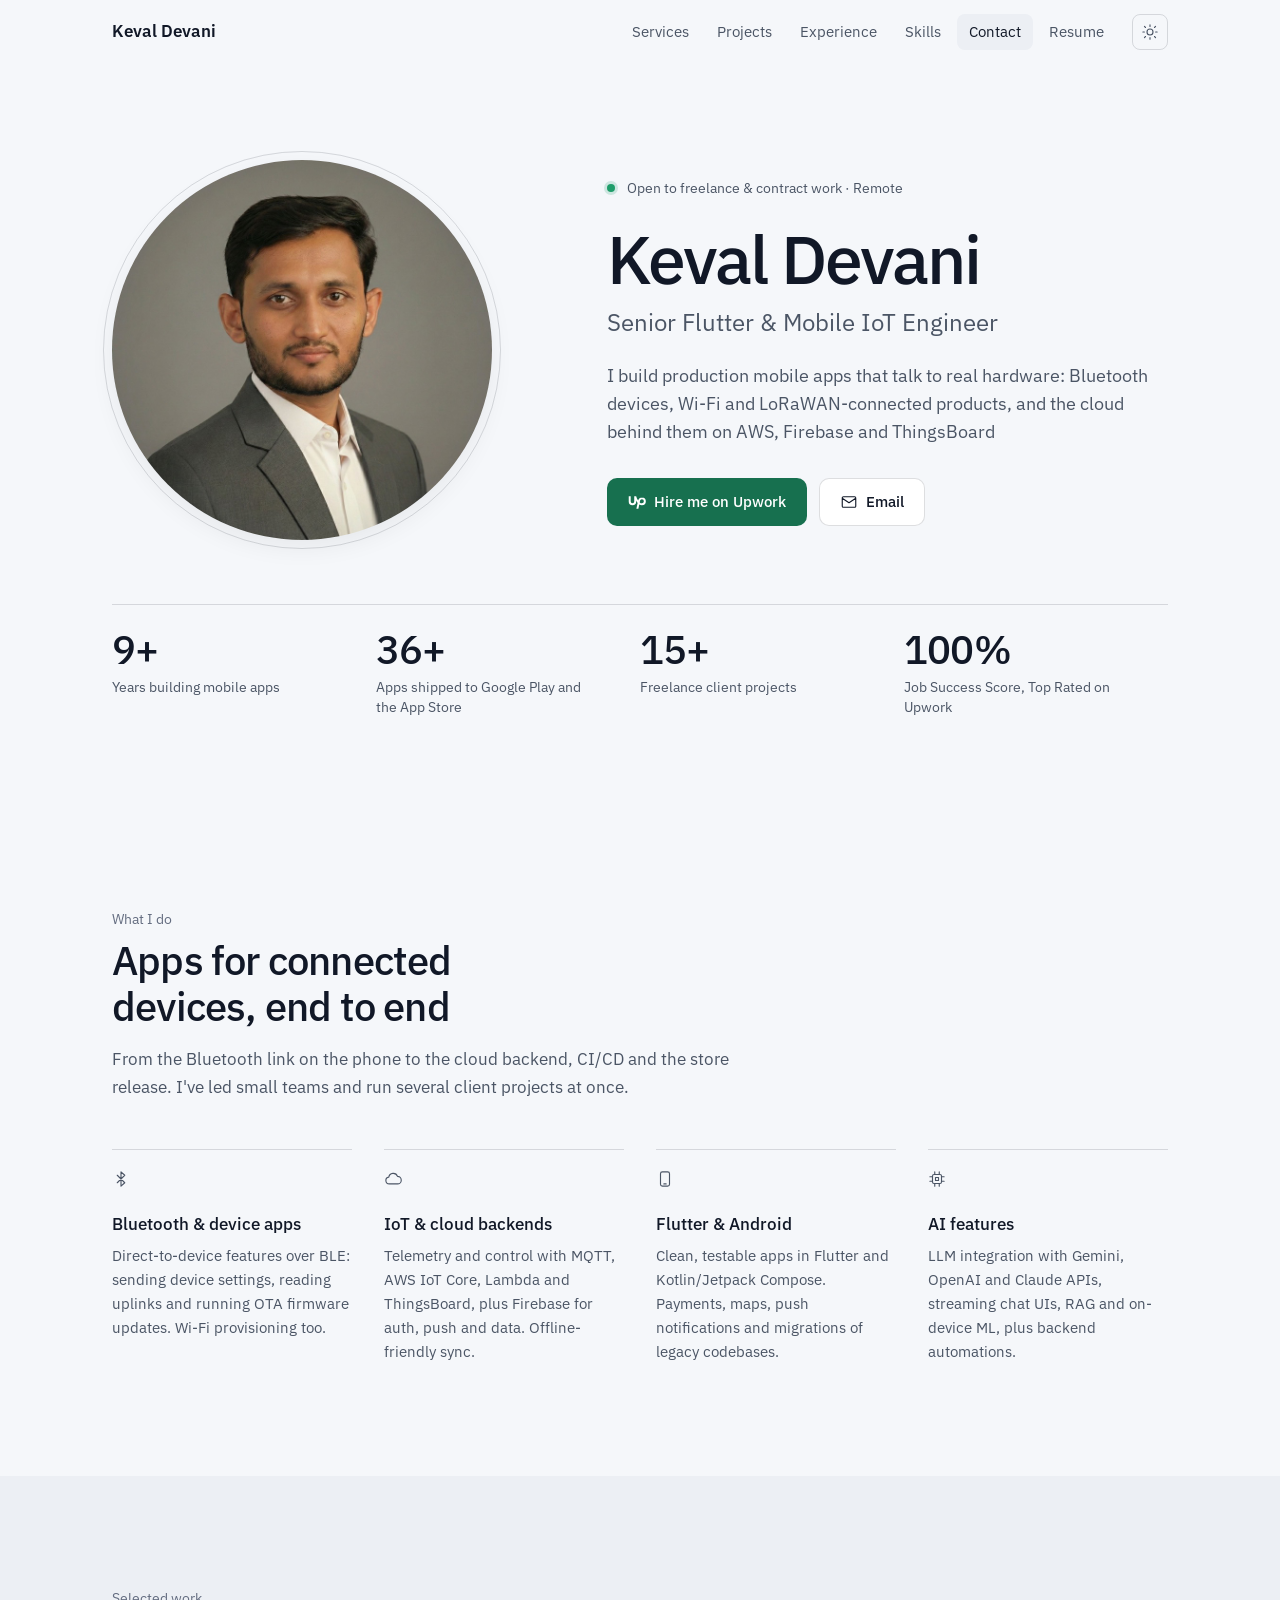
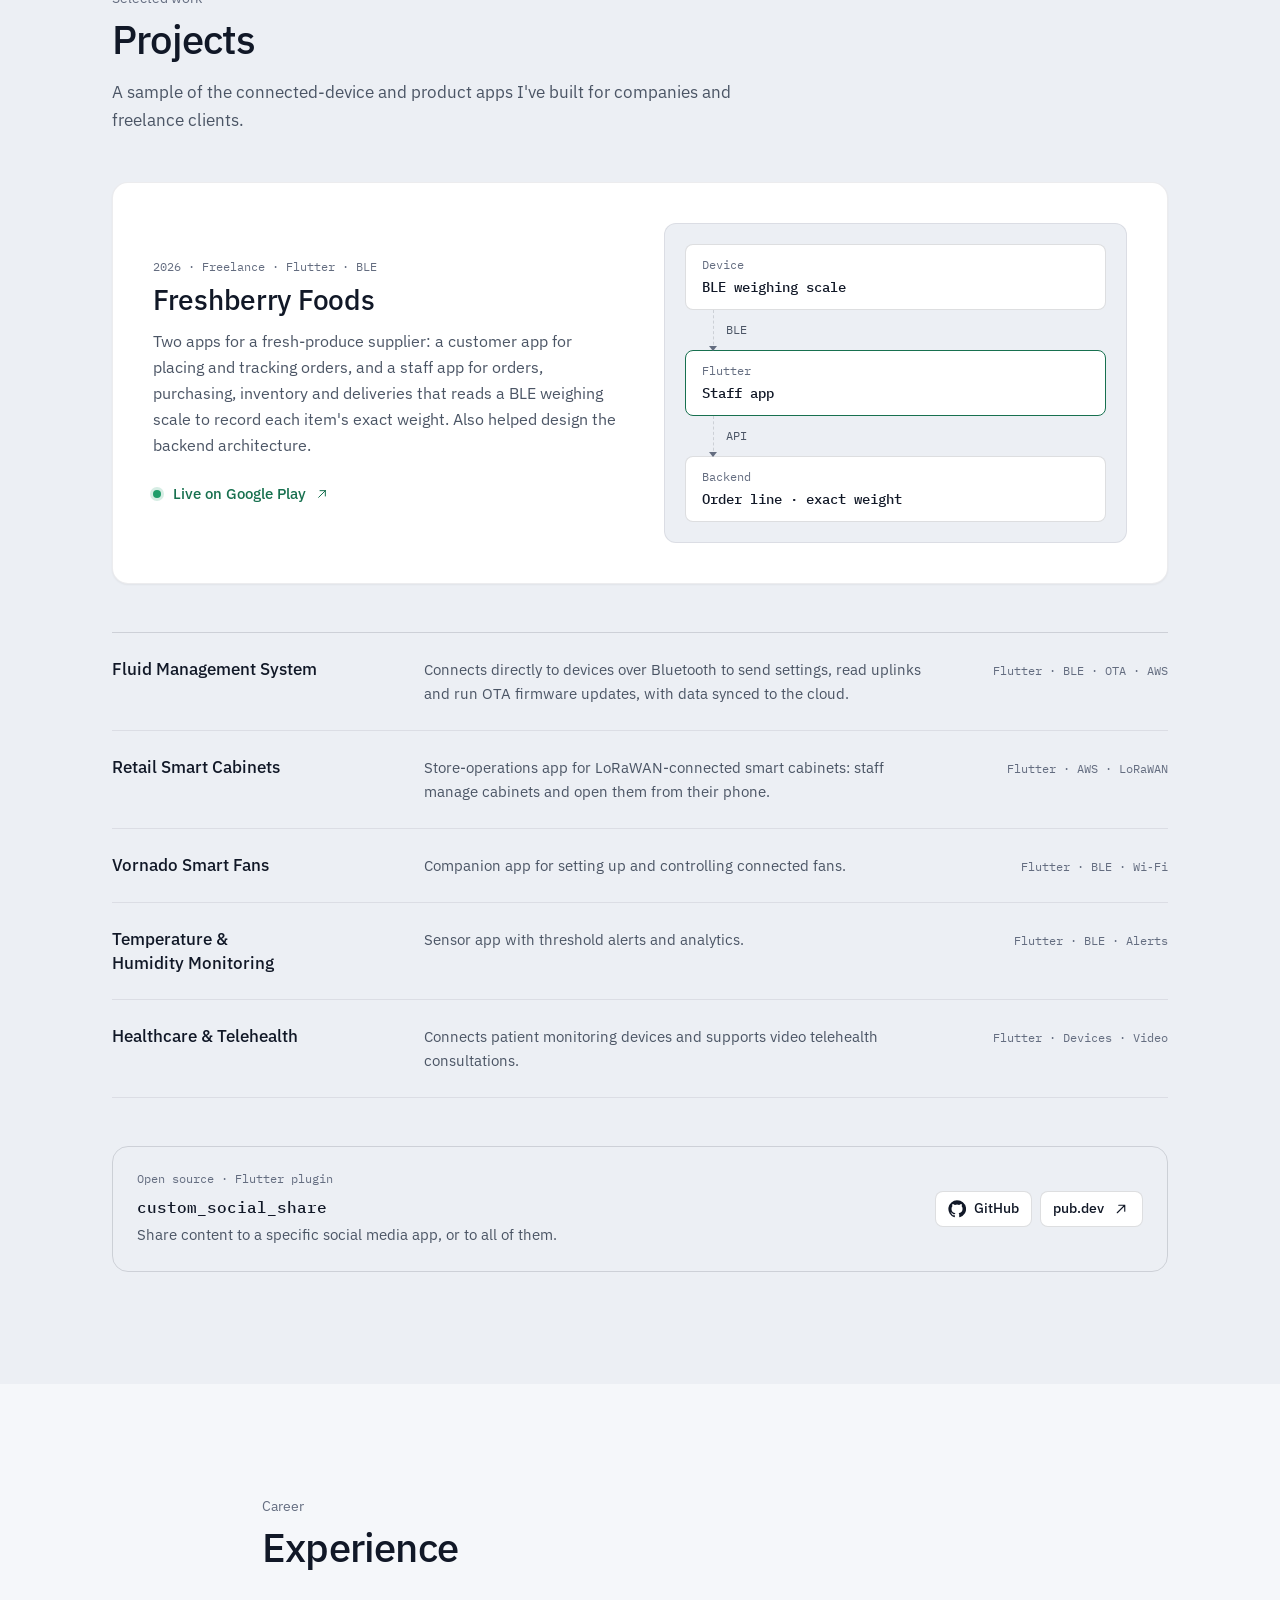
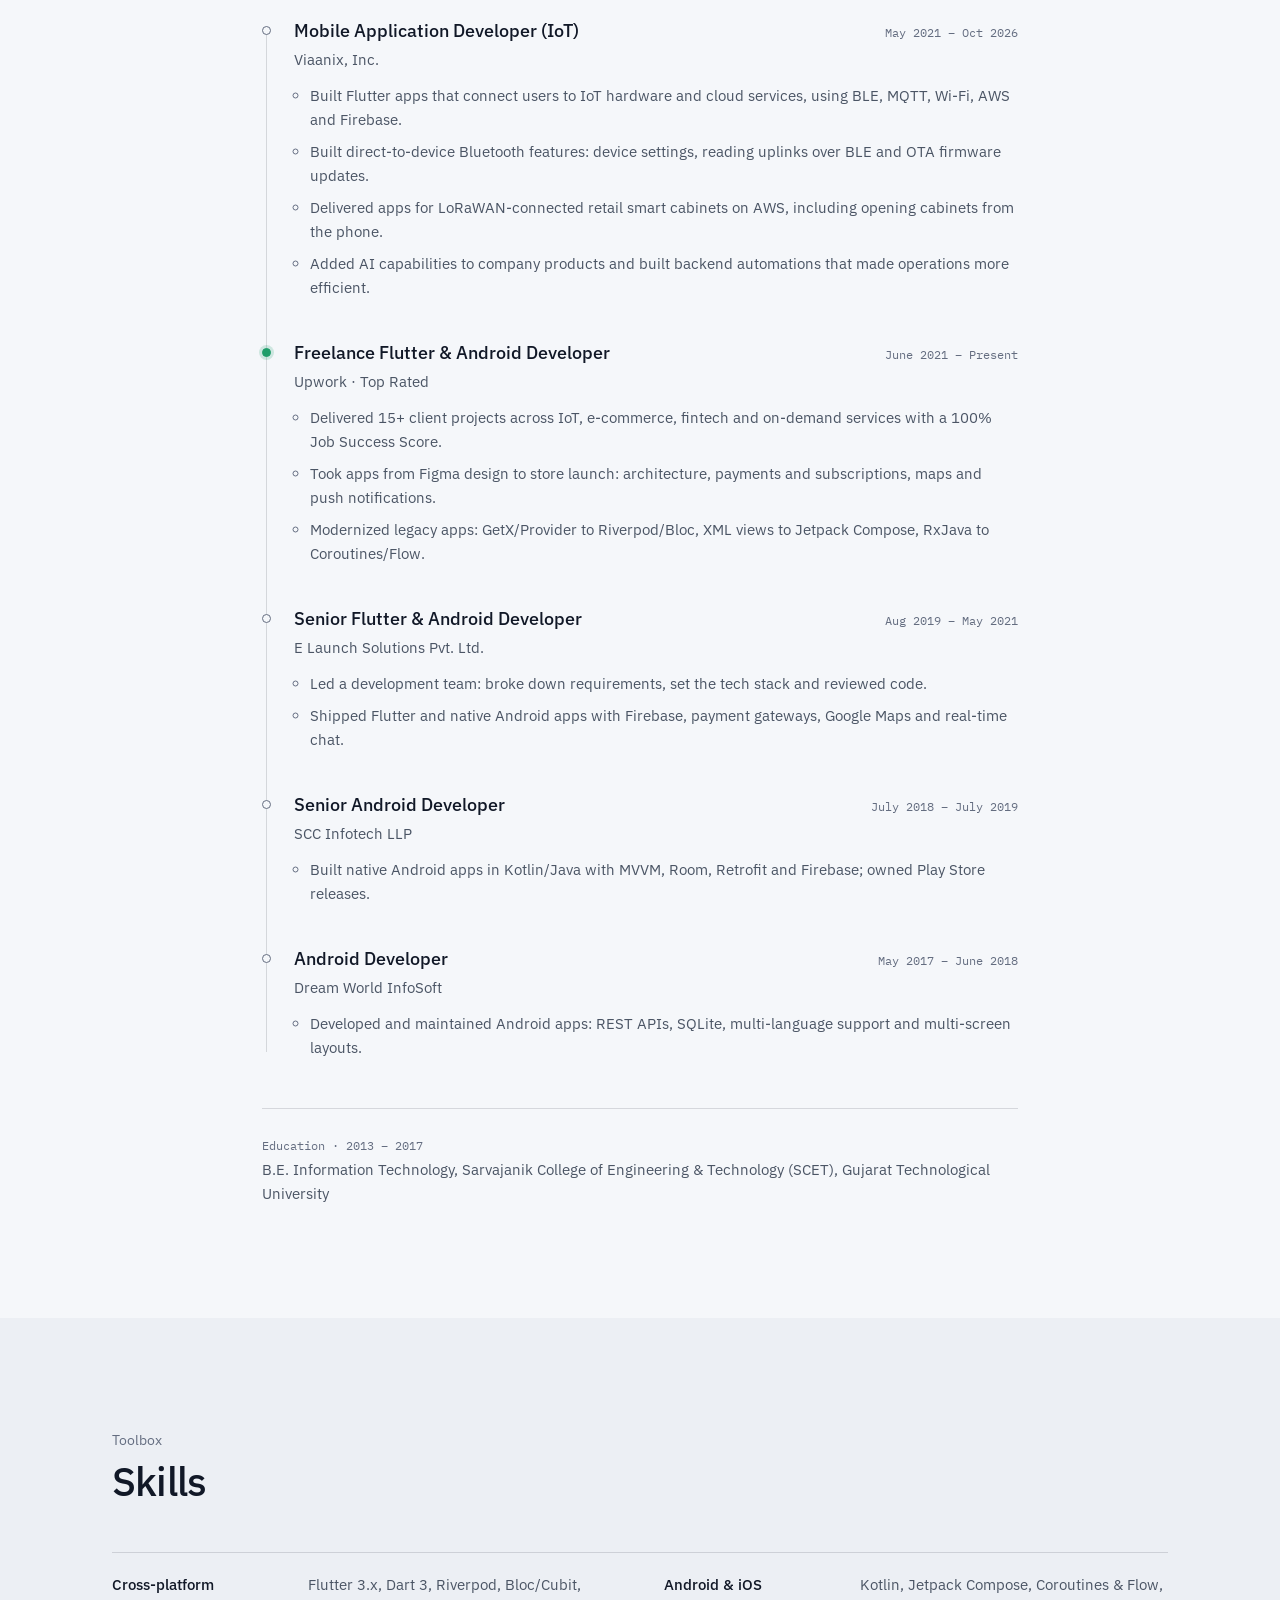
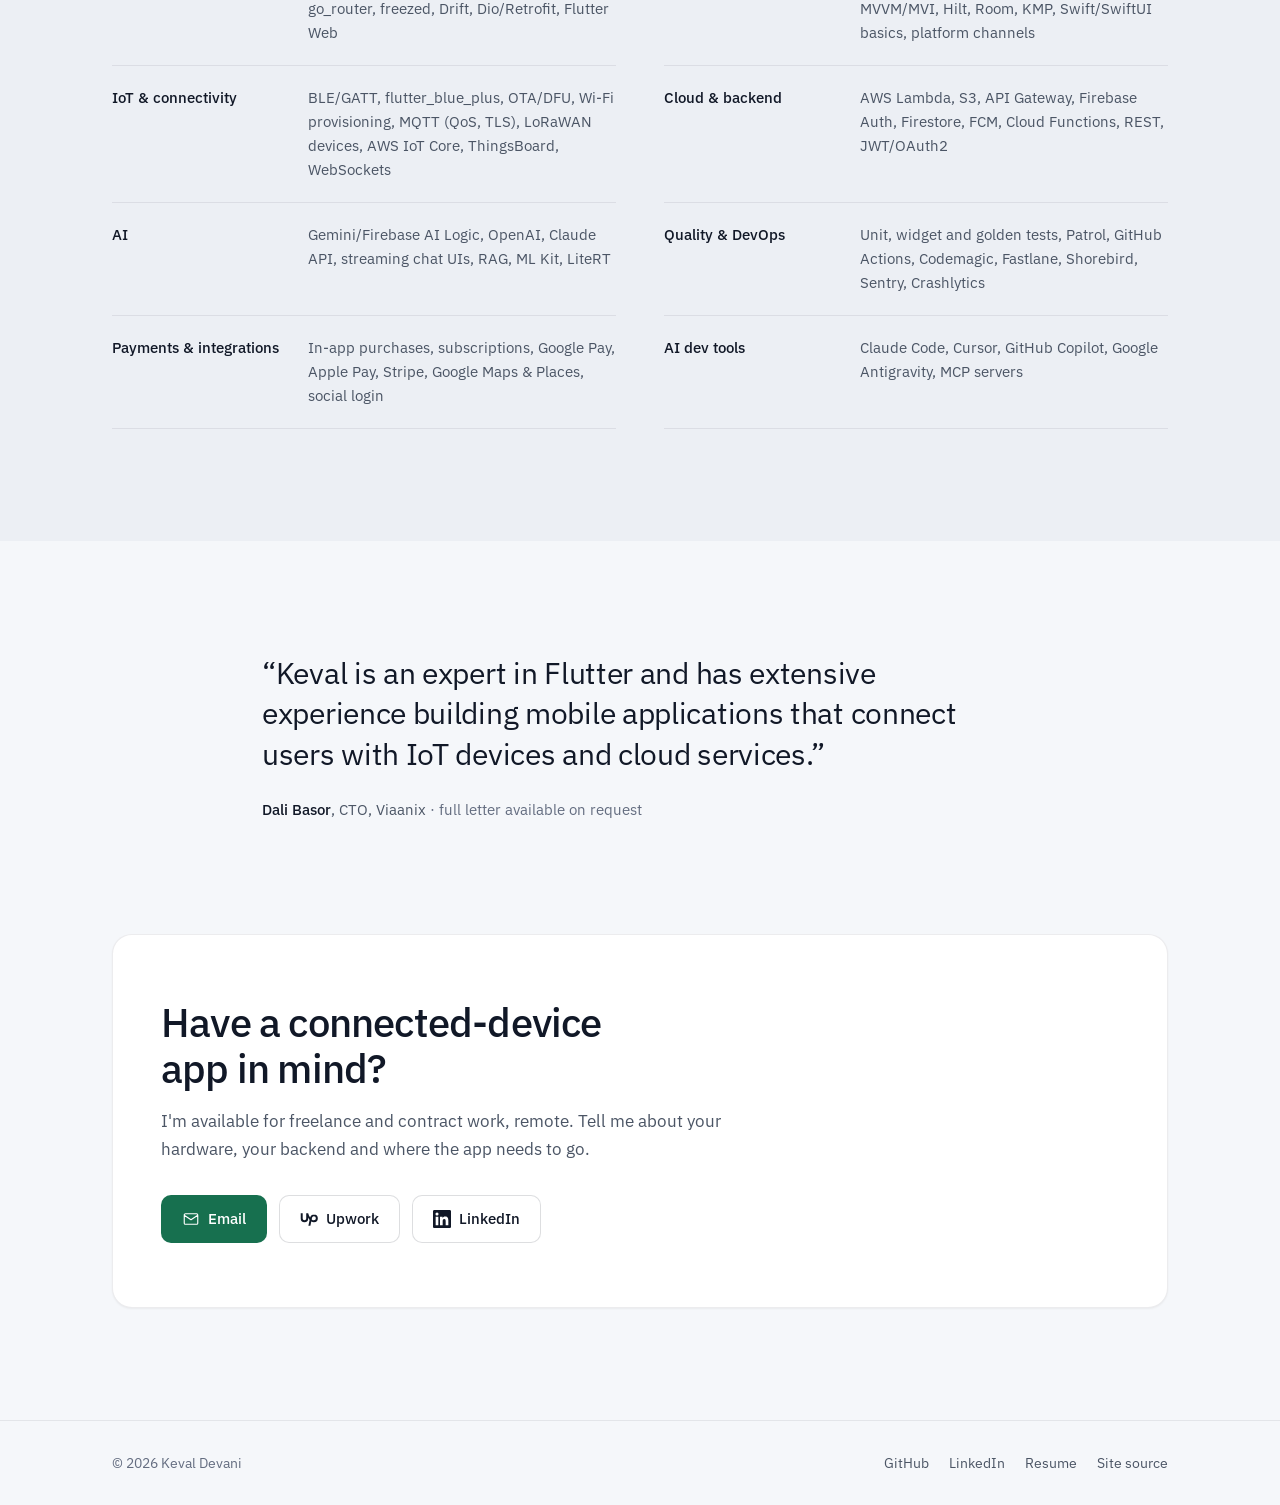
==== commit 3d4b46d7: "style: use new portrait and place it left of the hero text Swap in a higher-resolution photo without" ====
--- a/index.html
+++ b/index.html
@@ -127,7 +127,7 @@
           </div>
         </div>
         <div class="hero-visual">
-          <img class="portrait" src="assets/img/avatar.jpg" width="460" height="460" alt="Portrait of Keval Devani" fetchpriority="high">
+          <img class="portrait" src="assets/img/avatar.jpg" width="800" height="800" alt="Portrait of Keval Devani" fetchpriority="high">
         </div>
       </div>
 
--- a/assets/css/style.css
+++ b/assets/css/style.css
@@ -217,7 +217,7 @@
 .hero { padding: 48px 0 64px; overflow-x: clip; }
 @media (min-width: 900px) { .hero { padding: 96px 0 80px; } }
 .hero-grid { display: grid; gap: 48px; align-items: center; }
-@media (min-width: 900px) { .hero-grid { grid-template-columns: 1.3fr 1fr; gap: 64px; } }
+@media (min-width: 900px) { .hero-grid { grid-template-columns: 1fr 1.3fr; gap: 64px; } }
 
 .status { display: inline-flex; align-items: center; gap: 12px; font-size: 14px; line-height: 20px; color: var(--text-2); }
 .hero h1 {
@@ -233,8 +233,10 @@
   width: min(380px, 80vw); aspect-ratio: 1; border-radius: 50%; object-fit: cover;
   background: var(--surface);
   box-shadow: var(--shadow-md);
-}
-@media (min-width: 900px) { .hero-visual { justify-content: flex-end; } }
+  outline: 1px solid var(--hairline-strong); outline-offset: 8px;
+}
+/* Photo sits left of the text on desktop so the subject turns toward the headline */
+@media (min-width: 900px) { .hero-visual { order: -1; justify-content: flex-start; } }
 
 /* One entrance on load: hero copy and portrait fade and rise */
 @media (prefers-reduced-motion: no-preference) {
